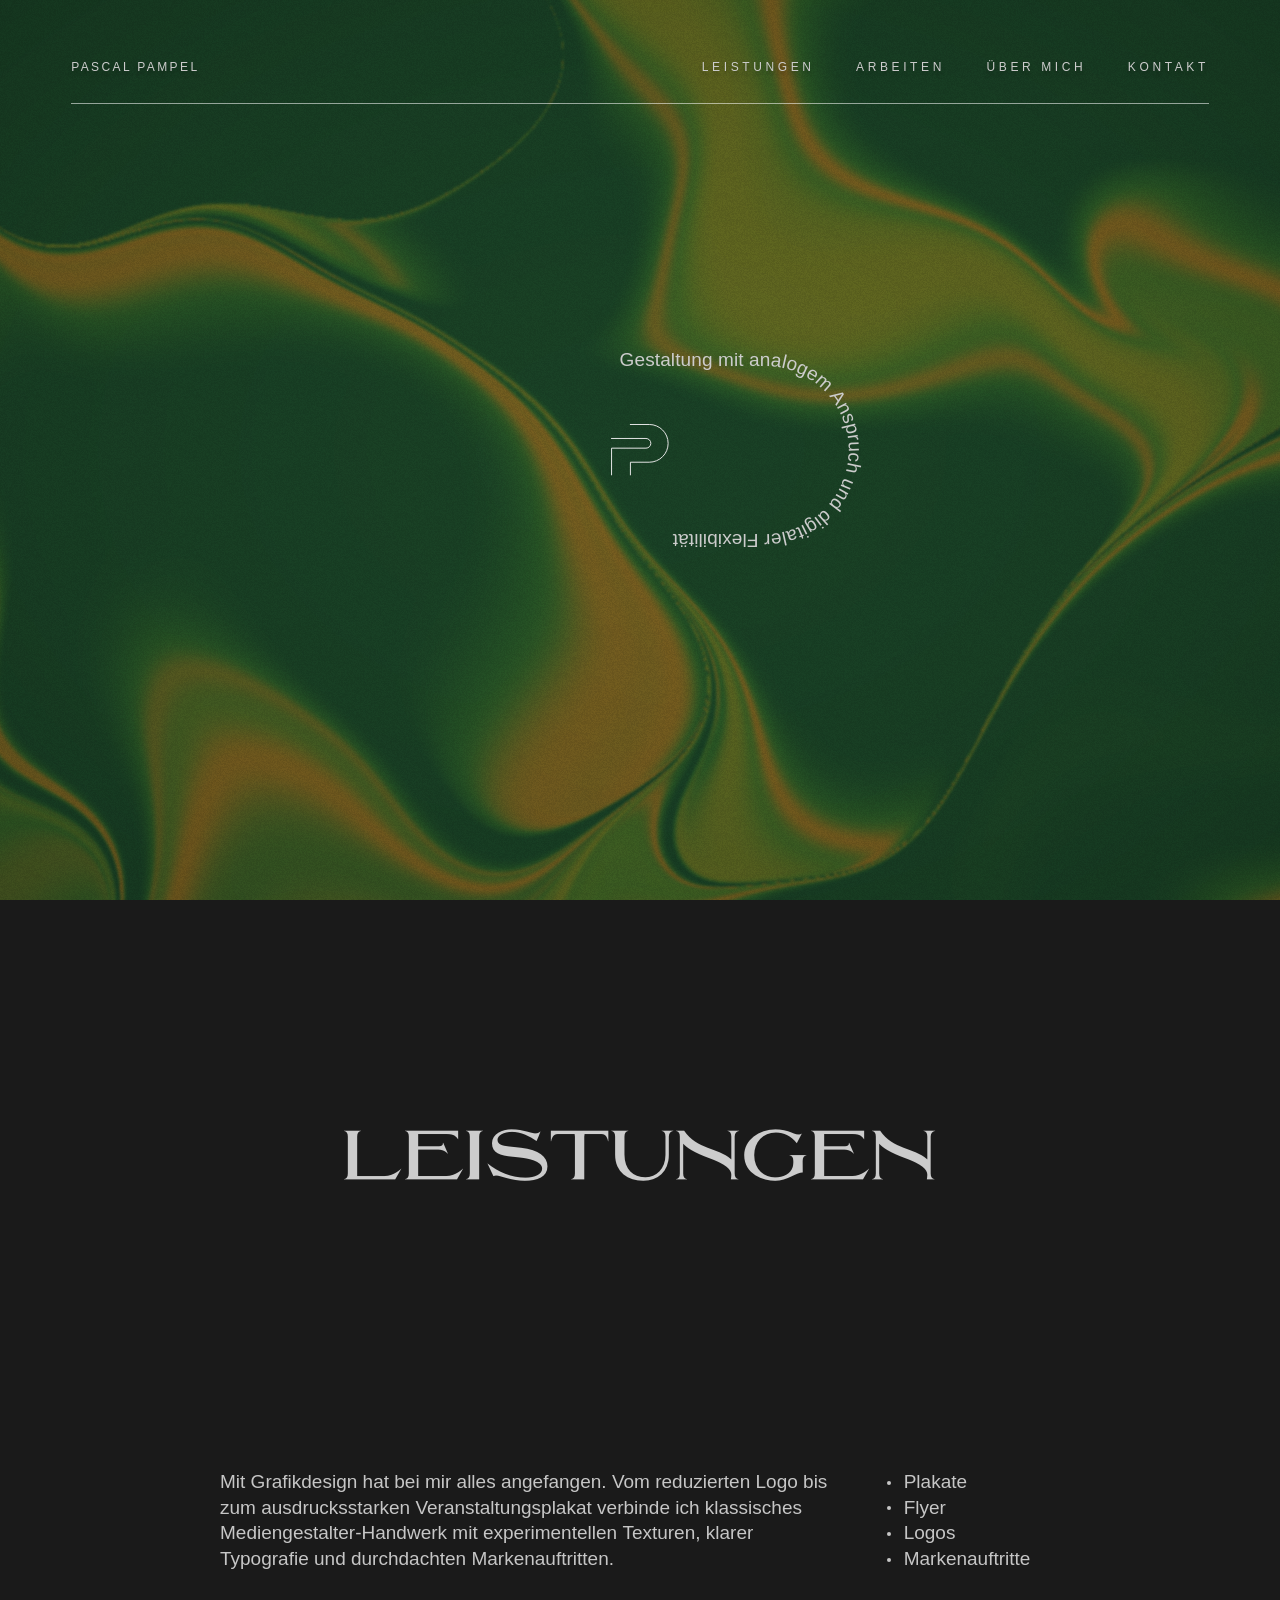
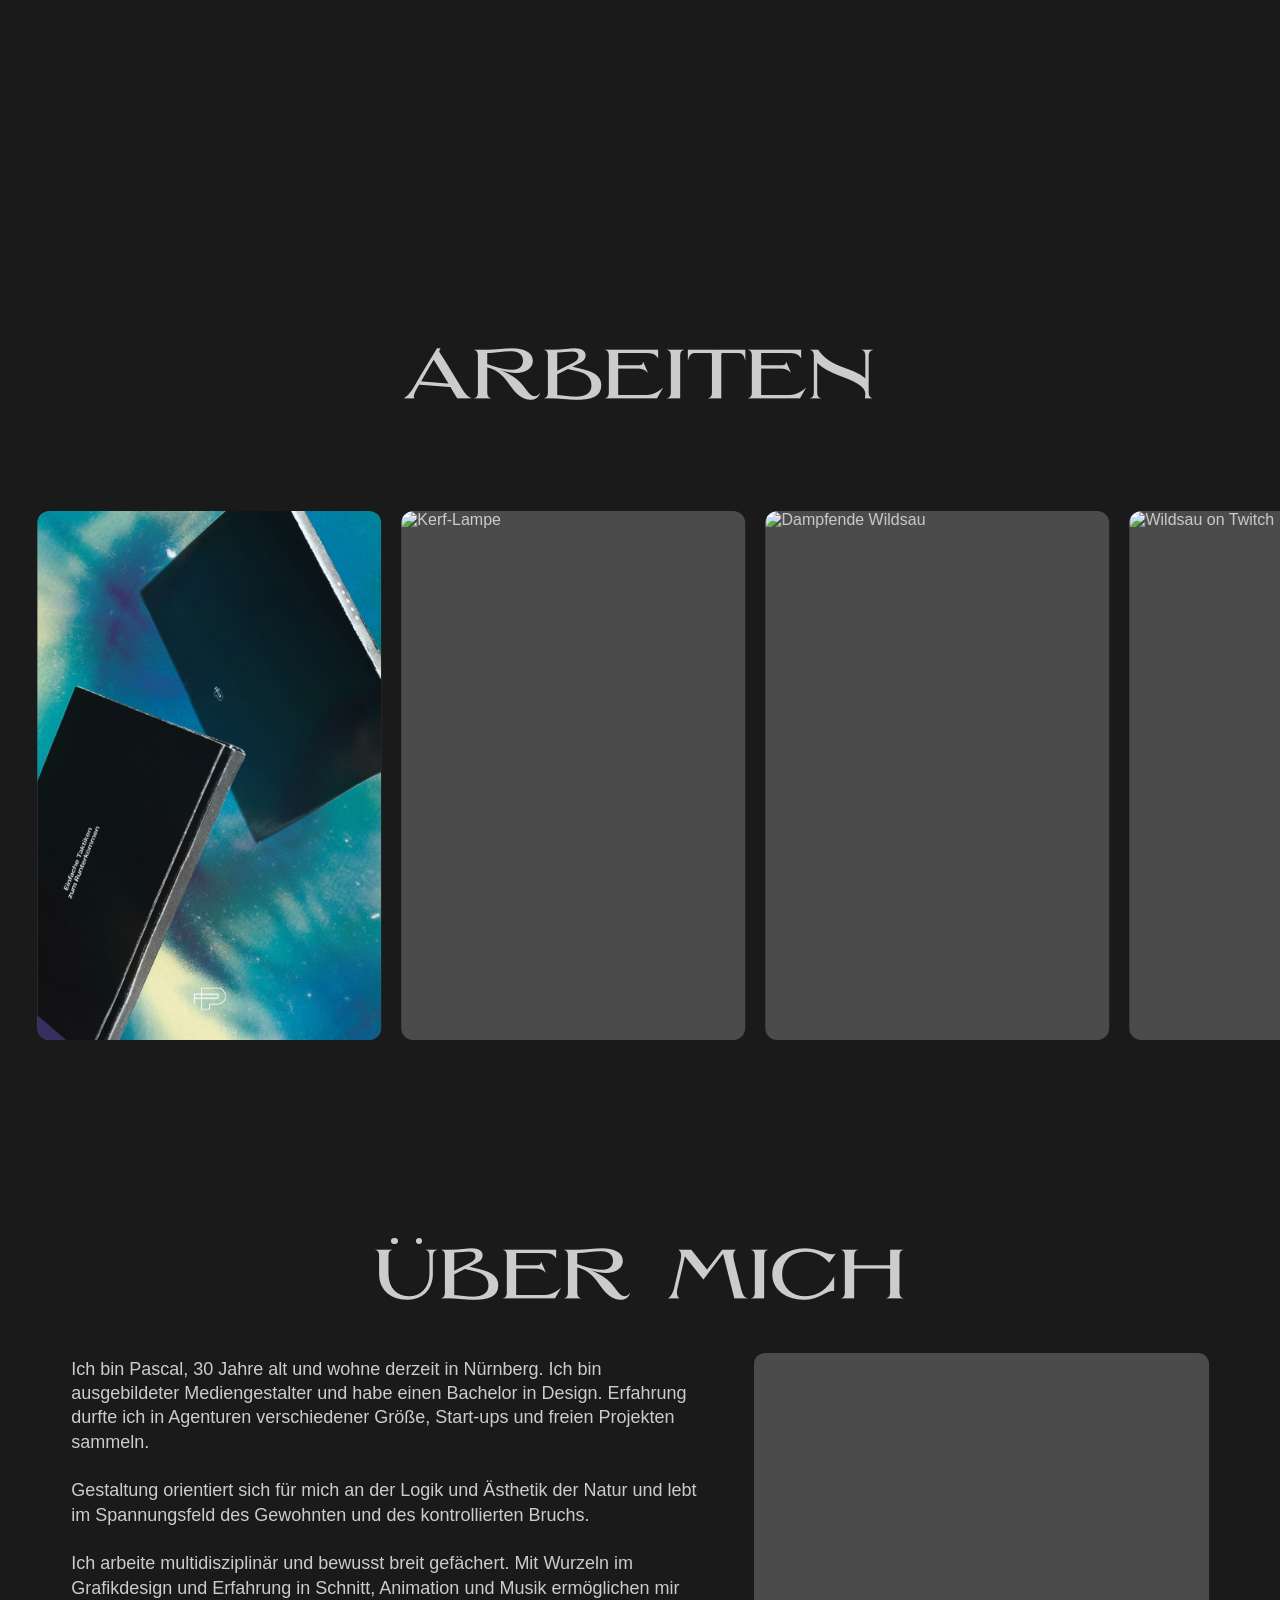
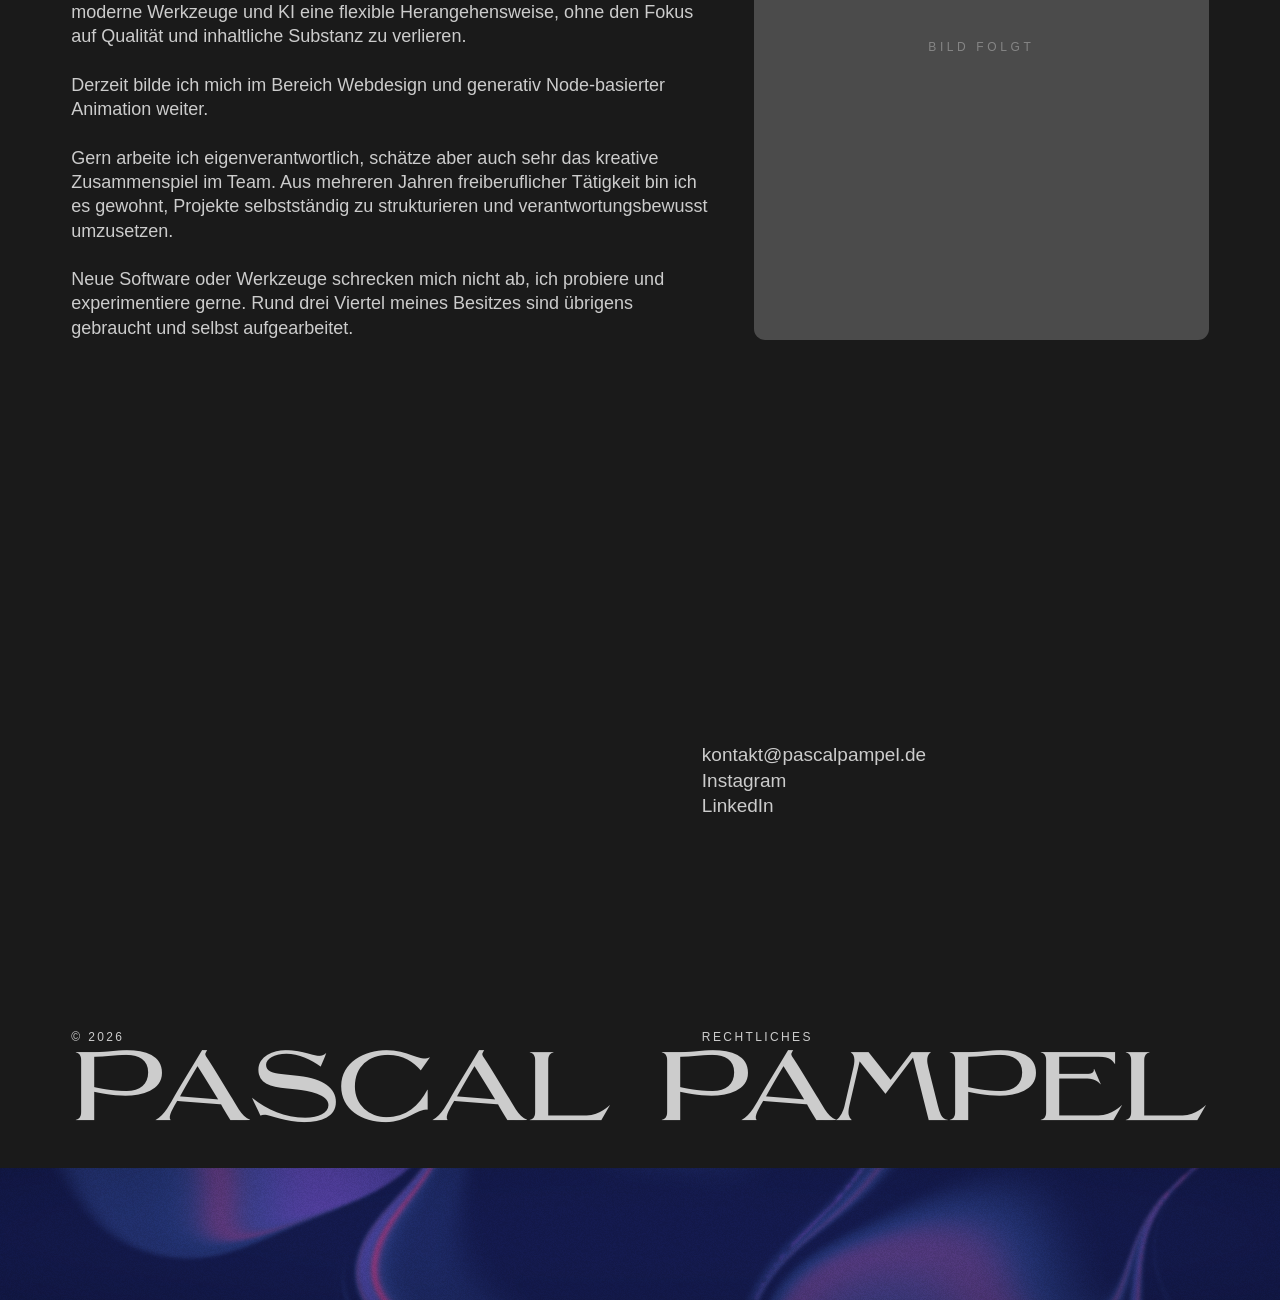
==== index.html @ 33d0362f "Seite auf v97 aktualisieren Co-Authored-By: Claude Opus 5.5 <noreply@anthropic.com> Claude-Session: " ====
<!DOCTYPE html>
<html lang="de">
<head>
  <meta charset="UTF-8" />
  <meta name="viewport" content="width=device-width, initial-scale=1.0" />
  <title>Pascal Pampel — Gestaltung</title>
  <meta name="description" content="Pascal Pampel — Gestaltung mit analogem Anspruch und digitaler Flexibilität. Mediengestalter & Designer aus Nürnberg." />
  <!-- Seite bleibt unsichtbar, bis Stil, Schrift und erstes Bild des Hintergrunds fertig sind (kein Aufblitzen beim Laden) -->
  <style>html { background: #1a1a1a; } html:not(.is-ready) body { opacity: 0; }</style>
  <script>setTimeout(function () { document.documentElement.classList.add("is-ready"); }, 5000);</script>
  <link rel="preconnect" href="https://api.fontshare.com" crossorigin />
  <link href="https://api.fontshare.com/v2/css?f[]=satoshi@300,400,500,700&display=swap" rel="stylesheet" />
  <link rel="stylesheet" href="css/style.css" />
</head>
<body>

  <!-- ============ NAV ============ -->
  <header class="nav" id="nav">
    <div class="nav__inner">
      <a class="nav__brand" href="#top" id="navBrand" aria-label="Nach oben">
        <span class="nav__brand-a">Pascal Pampel</span>
      </a>
      <nav class="nav__links" aria-label="Hauptnavigation">
        <a href="#leistungen" data-sec="leistungen">Leistungen</a>
        <a href="#arbeiten" data-sec="arbeiten">Arbeiten</a>
        <a href="#ueber" data-sec="ueber">Über mich</a>
        <a href="#kontakt" data-sec="kontakt">Kontakt</a>
      </nav>
      <nav class="nav__icons" aria-label="Navigation">
        <a href="#leistungen" data-sec="leistungen" aria-label="Leistungen"><svg viewBox="0 0 20 20"><clipPath id="ni-l"><path d="M4.5 3.5h3.6v8.4h8.4v3.6h-12z"/></clipPath><path d="M4.5 3.5h3.6v8.4h8.4v3.6h-12z" class="ic-in" clip-path="url(#ni-l)"/><path d="M4.5 3.5v12h12"/></svg></a>
        <a href="#arbeiten" data-sec="arbeiten" aria-label="Arbeiten"><svg viewBox="0 0 20 20"><clipPath id="ni-t"><path d="M10 3.2 17 16H3z"/></clipPath><path d="M10 3.2 17 16H3z" class="ic-in" clip-path="url(#ni-t)"/><path d="M10 3.2 17 16H3z" class="ic"/></svg></a>
        <a href="#ueber" data-sec="ueber" aria-label="Über mich"><svg viewBox="0 0 20 20"><clipPath id="ni-c"><circle cx="10" cy="10" r="6.6"/></clipPath><circle cx="10" cy="10" r="6.6" class="ic-in" clip-path="url(#ni-c)"/><circle cx="10" cy="10" r="6.6" class="ic"/></svg></a>
        <a href="#kontakt" data-sec="kontakt" aria-label="Kontakt"><svg viewBox="0 0 20 20"><clipPath id="ni-r"><rect x="4" y="4" width="12" height="12"/></clipPath><rect x="4" y="4" width="12" height="12" class="ic-in" clip-path="url(#ni-r)"/><rect x="4" y="4" width="12" height="12" class="ic"/></svg></a>
      </nav>
    </div>
    <div class="nav__line"></div>
  </header>

  <!-- ============ SCREEN 1: HERO ============ -->
  <section class="hero" id="top">
    <canvas class="hero__gl" id="heroGL" aria-hidden="true"></canvas>

    <div class="hero__orbit" id="orbit" aria-label="Gestaltung mit analogem Anspruch und digitaler Flexibilität">
      <svg class="hero__svg" id="orbitSvg" viewBox="-240 -120 480 240" aria-hidden="true">
        <defs>
          <path id="pillPath" d="" />
        </defs>
        <use id="orbitRing" class="hero__ring" href="#pillPath" />
        <text class="hero__orbit-text" id="orbitText"><textPath id="orbitTP" href="#pillPath">Gestaltung mit analogem Anspruch und digitaler Flexibilität</textPath></text>
      </svg>

      <svg class="hero__logo" id="heroLogo" viewBox="0 0 59 53" fill="none" aria-hidden="true">
        <path d="M19.7246 0.5H38.9483C49.5582 0.5 58.1721 9.1139 58.1721 19.7239C58.1721 30.3338 49.5582 38.9478 38.9483 38.9478H19.7246V51.764" stroke-miterlimit="1.5" stroke-linecap="square" stroke="currentColor"/>
        <path d="M0.5 51.7643V24.632H35.5973C38.3276 24.632 40.5412 22.4184 40.5412 19.6878C40.5412 16.9575 38.3276 14.7439 35.5973 14.7439H0.5" stroke-miterlimit="1.5" stroke-linecap="square" stroke="currentColor"/>
      </svg>
    </div>

    <a class="hero__scroll" id="heroScroll" href="#leistungen" aria-label="Nach unten scrollen"><i><span></span></i></a>
  </section>

  <!-- Fliegende Kategorien: Kreise (Leistungen) -> Pillen (Arbeiten) -->
  <div class="chips" id="chips">
  </div>

  <!-- ============ SCREEN 2: LEISTUNGEN ============ -->
  <section class="section leistungen" id="leistungen">
    <h2 class="display reveal-title">Leistungen</h2>
    <div class="slots slots--circles" id="slotCircles">
      <div class="slot"></div><div class="slot"></div><div class="slot"></div><div class="slot"></div><div class="slot"></div>
    </div>
    <div class="leistungen__body">
      <p class="leistungen__desc" id="serviceDesc"></p>
      <ul class="leistungen__list" id="serviceList"></ul>
    </div>
  </section>

  <!-- ============ SCREEN 3: ARBEITEN ============ -->
  <section class="arbeiten" id="arbeiten">
    <div class="arbeiten__head">
      <h2 class="display reveal-title">Arbeiten</h2>
      <div class="slots slots--pills" id="slotPills">
        <div class="slot"></div><div class="slot"></div><div class="slot"></div><div class="slot"></div><div class="slot"></div>
      </div>
    </div>
    <div class="track-wrap" id="trackWrap">
      <div class="track" id="track"></div>
    </div>
  </section>

  <!-- ============ SCREEN 4: ÜBER MICH ============ -->
  <section class="section ueber" id="ueber">
    <h2 class="display reveal-title">Über mich</h2>

    <div class="ueber__body">
    <div class="ueber__cols">
      <div class="ueber__col reveal">
        <p>Ich bin Pascal, 30 Jahre alt und wohne derzeit in Nürnberg. Ich bin ausgebildeter Mediengestalter und habe einen Bachelor in Design. Erfahrung durfte ich in Agenturen verschiedener Größe, Start-ups und freien Projekten sammeln.</p>
        <p>Gestaltung orientiert sich für mich an der Logik und Ästhetik der Natur und lebt im Spannungsfeld des Gewohnten und des kontrollierten Bruchs.</p>
      </div>
      <div class="ueber__col reveal">
        <p>Ich arbeite multidisziplinär und bewusst breit gefächert. Mit Wurzeln im Grafikdesign und Erfahrung in Schnitt, Animation und Musik ermöglichen mir moderne Werkzeuge und KI eine flexible Herangehensweise, ohne den Fokus auf Qualität und inhaltliche Substanz zu verlieren.</p>
        <p>Derzeit bilde ich mich im Bereich Webdesign und generativ Node-basierter Animation weiter.</p>
      </div>
      <div class="ueber__col reveal">
        <p>Gern arbeite ich eigenverantwortlich, schätze aber auch sehr das kreative Zusammenspiel im Team. Aus mehreren Jahren freiberuflicher Tätigkeit bin ich es gewohnt, Projekte selbstständig zu strukturieren und verantwortungsbewusst umzusetzen.</p>
        <p>Neue Software oder Werkzeuge schrecken mich nicht ab, ich probiere und experimentiere gerne. Rund drei Viertel meines Besitzes sind übrigens gebraucht und selbst aufgearbeitet.</p>
      </div>
    </div>
    <figure class="ueber__banner is-placeholder" id="ueberBanner">
      <span class="ueber__ph">Bild folgt</span>
    </figure>
    </div>
  </section>

  <!-- ============ SCREEN 5: FOOTER ============ -->
  <footer class="footer" id="kontakt">
    <div class="footer__top">
      <ul class="footer__links reveal">
        <li><a href="mailto:kontakt@pascalpampel.de">kontakt@pascalpampel.de</a></li>
        <li><a href="#" target="_blank" rel="noopener">Instagram</a></li>
        <li><a href="#" target="_blank" rel="noopener">LinkedIn</a></li>
      </ul>
    </div>

    <div class="footer__legal"><span>© 2026</span><span class="footer__legal-links"><button type="button" class="legal-open" id="legalOpen">Rechtliches</button></span></div>

    <button class="wordmark" id="wordmark" type="button" aria-label="Pascal Pampel — Player öffnen">
      <span class="wordmark__text" id="wordmarkText">Pascal Pampel</span>
      <span class="wordmark__tip">▶ Eine Nachricht aus der Vergangenheit.avi</span>
    </button>

    <div class="footer__strip">
      <canvas id="footGL" aria-hidden="true"></canvas>
    </div>
  </footer>

  <!-- ============ PROJEKT-OVERLAY ============ -->
  <div class="pov" id="pov" aria-hidden="true" role="dialog" aria-label="Projekt">
    <canvas class="pov__gl" id="povGL" aria-hidden="true"></canvas>
    <div class="pov__grain" aria-hidden="true"></div>
    <div class="pov__lb" id="povLB" hidden>
      <figure class="pov__lb-fig"></figure>
      <button type="button" class="pov__lb-nav pov__lb-prev" data-lb-prev aria-label="Vorheriges Bild"><svg viewBox="0 0 16 16"><path d="M10.5 2.5 5 8l5.5 5.5"/></svg></button>
      <button type="button" class="pov__lb-nav pov__lb-next" data-lb-next aria-label="Nächstes Bild"><svg viewBox="0 0 16 16"><path d="M5.5 2.5 11 8l-5.5 5.5"/></svg></button>
    </div>
    <div class="pov__panel" id="povPanel" tabindex="-1">
      <div class="pov__head" aria-hidden="true">
        <button type="button" class="back" data-back aria-label="Alle Arbeiten" tabindex="-1"><svg viewBox="0 0 16 16" aria-hidden="true"><path d="M10.5 2.5 5 8l5.5 5.5" /></svg></button>
        <span class="pov__head-title" id="povHeadTitle"></span>
      </div>
      <article class="project" id="povProject"></article>
    </div>
  </div>

  <!-- ============ WIN98 PLAYER ============ -->
  <div class="w98-outline" id="w98Outline"></div>

  <div class="w98" id="player" role="dialog" aria-label="Eine Nachricht aus der Vergangenheit.avi" hidden>
    <div class="w98__title" id="playerTitle">
      <span class="w98__ico"><svg viewBox="-2 -2 63 57" aria-hidden="true"><path d="M19.7 .5h19.2c10.6 0 19.3 8.6 19.3 19.2S49.5 39 38.9 39H19.7v12.8"/><path d="M.5 51.8V24.6h35.1a4.9 4.9 0 0 0 0-9.9H.5"/></svg></span>
      <span class="w98__title-text">Eine Nachricht aus der Vergangenheit.avi</span>
      <span class="w98__btns">
        <button type="button" class="w98__sys" id="pMin" aria-label="Minimieren"><i class="g-min"></i></button>
        <button type="button" class="w98__sys w98__sys--x" id="pClose" aria-label="Schließen"><i class="g-x"></i></button>
      </span>
    </div>
    <div class="w98__menu"><span><u>D</u>atei</span><span><u>A</u>nsicht</span><span><u>W</u>iedergabe</span><span><u>C</u>lips</span><span><u>F</u>avoriten</span><span><u>H</u>ilfe</span></div>

    <div class="w98__body">
      <div class="rp-top">
        <div class="rp-screen bevel-in">
          <canvas id="rpCanvas" width="320" height="240"></canvas>
          <video id="rpVideo" src="assets/video/kindervideo.mp4" preload="auto" playsinline hidden></video>
        </div>
      </div>

      <div class="rp-seek bevel-in" id="rpSeek"><div class="rp-seek__fill" id="rpSeekFill"></div><div class="rp-thumb bevel-out" id="rpThumb"></div></div>

      <div class="rp-ctrl">
        <button class="rp-b bevel-out" id="rpPlay" title="Wiedergabe"><i class="g-play"></i></button>
        <button class="rp-b bevel-out" id="rpStop" title="Stopp"><i class="g-stop"></i></button>
        <span class="rp-sep"></span>
        <button class="rp-b bevel-out" id="rpPrev" title="Vorheriger Clip"><i class="g-prev"></i></button>
        <button class="rp-b bevel-out" id="rpNext" title="Nächster Clip"><i class="g-next"></i></button>
        <span class="rp-sep"></span>
        <div class="rp-vol" id="rpVol" role="slider" aria-label="Lautstärke" aria-valuemin="0" aria-valuemax="100" aria-valuenow="60" tabindex="0"><i class="rp-vol__spk"></i><div class="rp-vol__wedge"><div class="rp-vol__fill"></div></div><div class="rp-vol__thumb bevel-out"></div></div>
      </div>

      <div class="w98__status">
        <div class="bevel-in st-main" id="rpStatus">Bereit</div>
        <div class="bevel-in st-kbps" id="rpKbps">28.8 Kbps</div>
        <div class="bevel-in st-time" id="rpTime">0:00 / 0:09</div>
      </div>
    </div>
  </div>

  <button class="w98-task" id="playerTask" type="button" hidden><span class="w98__ico"><svg viewBox="-2 -2 63 57" aria-hidden="true"><path d="M19.7 .5h19.2c10.6 0 19.3 8.6 19.3 19.2S49.5 39 38.9 39H19.7v12.8"/><path d="M.5 51.8V24.6h35.1a4.9 4.9 0 0 0 0-9.9H.5"/></svg></span>Eine Nachricht aus der Vergangenheit.avi</button>

  <!-- Projektdaten kommen aus content/projects.json – diese Datei bearbeitet das CMS (app.pagescms.org) -->
  <script>
    (async () => {
      try {
        const r = await fetch("content/projects.json", { cache: "no-store" });
        if (r.ok) { const d = await r.json(); window.PP_DATA = { projects: Array.isArray(d) ? d : (d.projects || []) }; }
      } catch (e) {}
      const s = document.createElement("script"); s.src = "js/main.js"; document.body.appendChild(s);
    })();
  </script>
</body>
</html>
---- css/style.css ----
/* =========================================================
   Pascal Pampel — Portfolio Onepager
   Optik nach Figma „Desktop - Main" (2427:2)
   ========================================================= */

@font-face {
  font-family: "BN Canyon";
  src: url("../assets/fonts/BNCanyon.otf") format("opentype");
  font-display: swap;
}

:root {
  --bg: #1a1a1a;           /* Figma: hintergrund */
  --ink: #cccccc;          /* Figma: off-white   */
  --white: #ffffff;
  --card: #4b4b4b;
  --line: rgba(255, 255, 255, 0.55);
  --display: "BN Canyon", "Didot", "Times New Roman", serif;
  --sans: "Satoshi", "Helvetica Neue", Helvetica, Arial, sans-serif;
  --pad: clamp(20px, 5.56vw, 80px);      /* 80px @1440 */
  --content: 840px;                       /* Leistungen-Textblock */
  --ease-out: cubic-bezier(0.16, 1, 0.3, 1);
  --ease-io: cubic-bezier(0.65, 0, 0.35, 1);
}

*, *::before, *::after { box-sizing: border-box; margin: 0; padding: 0; }
html { background: var(--bg); }
body {
  background: var(--bg);
  color: var(--ink);
  font-family: var(--sans);
  font-weight: 400;
  -webkit-font-smoothing: antialiased;
  overflow-x: hidden;
}
a { color: inherit; text-decoration: none; }
button { font: inherit; color: inherit; background: none; border: 0; cursor: pointer; }
img { display: block; max-width: 100%; }
::selection { background: var(--ink); color: var(--bg); }

/* =========================================================
   NAV
   ========================================================= */
.nav {
  position: fixed; inset: 0 0 auto 0; z-index: 50;
  padding: 0 var(--pad);
  transition: background .6s var(--ease-out), backdrop-filter .6s, box-shadow .6s;
}
.nav__inner {
  display: flex; justify-content: space-between; align-items: center;
  height: 103px; padding-top: 30px;
  transition: height .6s var(--ease-out), padding .6s var(--ease-out);
}
.nav__brand, .nav__links a {
  font-size: 12px; letter-spacing: 3.6px; text-transform: uppercase;
  color: var(--ink);   /* gleiches Off-White wie der Rest */
  text-shadow: 0 4px 4px rgba(0,0,0,.25);
}
.nav__brand { display: inline-flex; gap: 1em; cursor: pointer; letter-spacing: 2.4px; }

.nav__links { display: flex; gap: 2.6em; }
.nav__links a { position: relative; transition: color .3s; }
.nav__links a::after {
  content: ""; position: absolute; left: 0; right: 3.6px; bottom: -7px; height: 1px;
  background: currentColor; transform: scaleX(0); transform-origin: right;
  transition: transform .5s var(--ease-out);
}
.nav__links a:hover { color: #fff; }
.nav__links a:hover::after { transform: scaleX(1); transform-origin: left; }
.nav__line {
  height: 1px; background: var(--line);
  transform-origin: 50% 50%; transition: opacity .6s, transform 1.5s var(--ease-out);
}
body.is-loaded .nav__line { transform: scaleX(1); }
body:not(.is-loaded) .nav__line { transform: scaleX(0); }

/* kein Hintergrund – nur die Linie verschwindet nach dem Hero */
.nav::before {
  content: ""; position: absolute; left: 0; right: 0; bottom: 0; top: var(--navcut, 100%);
  background: var(--bg); z-index: -1; pointer-events: none;
}
.nav__icons { display: none; gap: 20px; align-items: center; }
.nav__icons a { display: grid; place-items: center; width: 26px; height: 26px; }
/* aktiv: füllt sich von außen nach innen (dicke Kontur, auf die Form selbst zugeschnitten) */
.nav__icons .ic-in { fill: none; stroke-width: 0 !important; transition: stroke-width .7s var(--ease-out); }
.nav__icons a.is-active .ic-in { stroke-width: 18px !important; }
.nav__icons svg { width: 17px; height: 17px; fill: none; stroke: var(--ink); stroke-width: 1.4; stroke-linejoin: miter; overflow: visible; }

/* =========================================================
   HERO
   ========================================================= */
.hero {
  position: relative; height: 100vh; height: 100svh; min-height: 620px;
  overflow: hidden; background: #1d3a12;
}
.hero__gl { position: absolute; inset: -6px; width: calc(100% + 12px); height: calc(100% + 12px); display: block; z-index: 0; image-rendering: auto; }
.hero__orbit { z-index: 2; }
/* Film-Grain als eigene Ebene: bleibt scharf, während die Animation weich gezeichnet ist */
.hero::after, .footer__strip::after {
  content: ""; position: absolute; inset: -160px; z-index: 1; pointer-events: none;
  background-image: var(--grain);
  mix-blend-mode: overlay; opacity: .06;   /* etwas weniger Korn */
  animation: grain-jump 1s steps(1, end) infinite; will-change: transform;
}
/* Korn springt 24× pro Sekunde – als reine Verschiebung auf der Grafikkarte (vorher per JS an der Wurzel:
   das hat jedes Mal die Stile der ganzen Seite neu berechnen lassen und war die Hauptursache fürs Hakeln) */
@keyframes grain-jump {
  0.000% { transform: translate3d(2px, -42px, 0); }
  4.167% { transform: translate3d(21px, -68px, 0); }
  8.333% { transform: translate3d(-62px, 57px, 0); }
  12.500% { transform: translate3d(-56px, 13px, 0); }
  16.667% { transform: translate3d(69px, -66px, 0); }
  20.833% { transform: translate3d(49px, -26px, 0); }
  25.000% { transform: translate3d(-71px, -58px, 0); }
  29.167% { transform: translate3d(31px, 27px, 0); }
  33.333% { transform: translate3d(-63px, -19px, 0); }
  37.500% { transform: translate3d(-57px, 61px, 0); }
  41.667% { transform: translate3d(28px, -65px, 0); }
  45.833% { transform: translate3d(64px, -49px, 0); }
  50.000% { transform: translate3d(-23px, 80px, 0); }
  54.167% { transform: translate3d(69px, -65px, 0); }
  58.333% { transform: translate3d(67px, 69px, 0); }
  62.500% { transform: translate3d(21px, -68px, 0); }
  66.667% { transform: translate3d(-24px, -69px, 0); }
  70.833% { transform: translate3d(62px, -46px, 0); }
  75.000% { transform: translate3d(-6px, 27px, 0); }
  79.167% { transform: translate3d(-44px, 58px, 0); }
  83.333% { transform: translate3d(-50px, 66px, 0); }
  87.500% { transform: translate3d(-2px, 63px, 0); }
  91.667% { transform: translate3d(-34px, -54px, 0); }
  95.833% { transform: translate3d(68px, 66px, 0); }
}
@media (prefers-reduced-motion: reduce) { .hero::after, .footer__strip::after, .pov__grain { animation: none; } }
.hero__orbit {
  position: absolute; left: 50%; top: 50%;
  width: min(480px, 86vw); aspect-ratio: 2 / 1;
  transform: translate(-50%, -50%);
  cursor: pointer;
  -webkit-tap-highlight-color: transparent;
}
.hero__svg { position: absolute; inset: 0; width: 100%; height: 100%; overflow: visible; will-change: transform; }
.hero__orbit-text {
  font-family: var(--sans); font-weight: 300; font-size: 13.5px;
  fill: var(--ink); letter-spacing: .1px;
}
.hero__ring { fill: none; stroke: var(--ink); stroke-width: 1; vector-effect: non-scaling-stroke; opacity: 0; }
.hero__logo {
  position: absolute; left: 50%; top: 50%;
  width: 58px; height: 52px; margin: -26px 0 0 -29px;
  color: #e8e8e8; overflow: visible;
  will-change: transform, filter;
}
.hero__scroll {
  position: absolute; left: 50%; bottom: clamp(22px, 4vh, 40px); z-index: 3; transform: translateX(-50%);
  display: flex; flex-direction: column; align-items: center; padding: 8px 14px; color: var(--ink);
  transition: opacity .25s linear;
}
.hero__scroll > * { animation: hintIn .9s var(--ease-out) 1.4s both; }   /* erscheint nach dem Intro */
@keyframes hintIn { from { opacity: 0; transform: translateY(-8px); } }
.hero__scroll i { position: relative; display: block; width: 4px; height: 48px; }
/* alle 10 s fällt ein kleiner Punkt nach unten – eine durchgehende, weiche Bewegung */
.hero__scroll span { position: absolute; left: 0; top: 0; width: 4px; height: 4px; border-radius: 50%; background: var(--ink);
  opacity: 0; will-change: transform, opacity; }
/* startet erst, wenn die Seite sichtbar ist – der erste Punkt fällt nach 6 s, danach alle 10 s */
body.is-loaded .hero__scroll span { animation: dropY 10s 6s infinite, dropA 10s linear 6s infinite; }
@keyframes dropY { 0% { transform: translateY(0); animation-timing-function: var(--ease-io); } 14%, 100% { transform: translateY(44px); } }
@keyframes dropA { 0% { opacity: 0; } 3.5% { opacity: 1; } 9.5% { opacity: 1; } 14%, 100% { opacity: 0; } }
@media (prefers-reduced-motion: reduce) { .hero__scroll span { animation: none; } }

/* Intro */
body:not(.is-loaded) .hero__orbit { opacity: 0; }
.hero__orbit { transition: opacity 1.6s var(--ease-out); }
.nav__brand, .nav__links, .nav__icons { transition: opacity 1.2s var(--ease-out) .15s, transform 1.5s var(--ease-out) .1s; }
/* beim Laden: Linie wächst aus der Mitte, Name und Links gleiten von der Mitte nach außen */
body:not(.is-loaded) .nav__brand { opacity: 0; transform: translateX(min(34vw, 480px)); }
body:not(.is-loaded) .nav__links, body:not(.is-loaded) .nav__icons { opacity: 0; transform: translateX(max(-28vw, -380px)); }

/* =========================================================
   SECTIONS / TYPO
   ========================================================= */
.section { padding: calc(var(--navh, 103px) + clamp(40px, 3.4vw, 50px)) var(--pad) 0; }   /* Navhöhe + Lücke */
.display {
  font-family: var(--display); font-weight: 400;
  font-size: clamp(30px, 5.56vw, 80px); line-height: 1;
  text-transform: uppercase; text-align: center;
  color: var(--ink); letter-spacing: .01em; white-space: nowrap;
}
.reveal-title .ch {
  display: inline-block;
  transform: translateY(105%) rotate(4deg);
  opacity: 0;
  transition: transform .8s var(--ease-out), opacity .8s var(--ease-out);
  transition-delay: calc(var(--i) * 38ms);
}
.reveal-title .mask { display: inline-block; overflow: hidden; vertical-align: top; padding: .24em 0 .06em; margin-top: -.24em; }
.uml { position: relative; }
.uml::before, .uml::after {
  content: ""; position: absolute; top: var(--uml-top, -.12em); width: .09em; height: .09em; border-radius: 50%; background: currentColor;
}
/* Punkte relativ zur Breite des U – sitzen auf jeder Schriftgröße gleich über den beiden Schenkeln */
.uml::before { left: calc(31% - .045em); }
.uml::after { left: calc(69% - .045em); }
.reveal-title.in .ch { transform: none; opacity: 1; }

.reveal { opacity: 0; transform: translateY(28px); transition: opacity .8s var(--ease-out), transform .85s var(--ease-out); transition-delay: var(--d, 0ms); }
.reveal.in { opacity: 1; transform: none; }

/* =========================================================
   CHIPS (Kreise -> Pillen)
   ========================================================= */
.slots { display: flex; justify-content: center; }
.slots--circles { gap: clamp(14px, 3vw, 44px); margin-top: clamp(44px, 5.5vw, 80px); }
.slots--circles .slot { width: var(--cs, 131px); height: var(--cs, 131px); flex: none; }
.slots--pills { gap: clamp(10px, 2.2vw, 32px); margin-top: 18px; }
.slots--pills .slot { width: var(--pw, 143px); height: 35px; flex: none; }

/* v20: Ebene liegt im Dokument (nicht fixed) → Pillen, die an ihrem Platz ruhen, scrollen nativ mit, ohne Nachzittern */
.chips { position: absolute; left: 0; top: 0; width: 100%; height: 0; pointer-events: none; z-index: 20; }
.goo-gl { position: absolute; left: 0; top: 0; width: 100%; height: 100vh; display: none; pointer-events: none; will-change: transform; }
.chip {
  position: absolute; left: 0; top: 0; transform-origin: 50% 50%;
  display: grid; place-items: center;
  border: 1px solid var(--ink); border-radius: 999px;
  font-size: 20px; color: var(--ink); white-space: nowrap;
  pointer-events: auto; cursor: pointer; user-select: none;
  will-change: transform, width, height;
  overflow: hidden; isolation: isolate;
  contain: layout paint style;   /* Größenänderung eines Kreises löst kein Layout der restlichen Seite aus */
  transition: color .45s var(--ease-out), background-color .4s var(--ease-out);
  background-clip: border-box;
}
.chip.is-flying { border-color: transparent; }
.chip.is-hidden { visibility: hidden; }
.chip__fill {
  position: absolute; inset: -1px; border-radius: inherit; background: var(--ink);
  transform: scale(0); transition: transform .6s var(--ease-out);
  z-index: -1;
}
.chip__label { position: absolute; left: 50%; top: 50%; translate: -50% -50%; white-space: nowrap; transition: transform .5s var(--ease-out); will-change: transform; }   /* immer exakt mittig, auch wenn sie beim Skalieren kurz breiter ist als die Pille */
.chip.is-on { color: var(--bg); background-color: var(--ink); }
.chip.is-on .chip__fill { transform: scale(1.02); }
.chip:not(.is-on):hover .chip__fill { transform: scale(.12); }
.chip.is-pill:not(.is-on):hover { color: var(--white); border-color: var(--white); }
.chip.is-pill:not(.is-on):hover .chip__fill { transform: scale(0); }

/* =========================================================
   LEISTUNGEN
   ========================================================= */
.leistungen { min-height: calc(100vh - var(--navh, 103px) * .8); min-height: calc(100svh - var(--navh, 103px) * .8); }   /* etwas kürzer → weniger Luft bis „Arbeiten“, die Überschrift lugt trotzdem nicht herein */
.leistungen__body {
  width: min(var(--content), 100%); margin: clamp(48px, 5vw, 72px) auto 0;
  display: grid; grid-template-columns: 615fr 175fr; gap: 40px;
  font-size: clamp(16px, 1.39vw, 20px); line-height: 1.35;
  min-height: 9em;
}
.leistungen__desc .w, .leistungen__list li {
  display: inline-block; white-space: pre;
  transition: opacity .55s var(--ease-out), transform .7s var(--ease-out);
  transition-delay: calc(var(--i) * 12ms);
}
.leistungen__list { list-style: none; }
.leistungen__list li { display: block; padding-left: 1.1em; position: relative; }
.leistungen__list li::before { content: ""; position: absolute; left: .2em; top: .62em; width: 4px; height: 4px; border-radius: 50%; background: currentColor; }
.leistungen__desc.out .w, .leistungen__list.out li { opacity: 0; transform: translateY(-.5em); transition-delay: 0ms; }
.leistungen__desc.pre .w, .leistungen__list.pre li { opacity: 0; transform: translateY(.7em); transition: none; }

/* =========================================================
   ARBEITEN · Reihe (optional horizontal) / Raster
   ========================================================= */
.arbeiten { position: relative; padding-top: calc(var(--navh, 103px) + clamp(40px, 3.4vw, 50px)); min-height: 100vh; min-height: 100svh; }
.arbeiten__head { padding: 0 var(--pad); }
.track-wrap {
  margin-top: clamp(26px, 3vw, 40px);
  overflow-x: auto; overflow-y: visible; overscroll-behavior-x: contain;
  scrollbar-width: none; cursor: grab;
}
.track-wrap::-webkit-scrollbar { display: none; }
.track-wrap.is-drag { cursor: grabbing; }
.track-wrap.is-drag .card { pointer-events: none; }
.track {
  display: flex; gap: 20px; width: max-content;
  padding: 0 var(--pad) 4px; will-change: transform; transform-origin: 50% 100%;
}
.card {
  position: relative; flex: none;
  width: var(--cw, 400px); height: var(--ch, 615px);
  border-radius: 12px; overflow: hidden; background: var(--card);
  user-select: none; -webkit-user-drag: none;
}
.card[hidden] { display: none; }
.card__img {
  position: absolute; top: 0; left: 0; width: 100%; height: 100%;
  max-width: none; object-fit: cover;
  transition: filter 1s var(--ease-out);
  pointer-events: none;
}
.card__media { position: absolute; inset: 0; border-radius: inherit; overflow: hidden; }
.card__shade {
  position: absolute; inset: 0; background: linear-gradient(180deg, rgba(10,10,10,.25), rgba(10,10,10,.82));
  opacity: 0; transition: opacity .7s var(--ease-out);
}

.card__info { position: absolute; left: 0; right: 0; bottom: 0; padding: 28px 26px 30px; color: #fff; }
.card__info > * { opacity: 0; transform: translateY(24px); transition: opacity .6s var(--ease-out), transform .8s var(--ease-out); }
.card__year { font-size: 12px; letter-spacing: 2.4px; display: block; margin-bottom: 12px; }
/* Hover-Overlay wie die Projektseite: Jahr oben rechts, dann Titel, Tags, Kurzbeschreibung */
@media (min-width: 901px) {
  .card__info { top: 0; display: flex; flex-direction: column; justify-content: flex-end; }
  .card__year { position: absolute; top: 24px; right: 26px; margin: 0; }
}
.card__title { font-family: var(--display); font-weight: 400; font-size: clamp(28px, 2.5vw, 36px); line-height: 1.02; text-transform: uppercase; margin-bottom: 12px; overflow-wrap: normal; }
.card__desc { font-size: 15px; line-height: 1.42; color: rgba(255,255,255,.86);
  display: -webkit-box; -webkit-box-orient: vertical; -webkit-line-clamp: 3; line-clamp: 3; overflow: hidden; }   /* Kurzbeschreibung: max. 3 Zeilen */
.card__tags { display: flex; flex-wrap: wrap; gap: 6px; margin-bottom: 16px; }
.card__tags span { border: 1px solid rgba(255,255,255,.6); border-radius: 99px; padding: 3px 11px; font-size: 12px; }
.card:hover .card__img { filter: saturate(.75); }
.card:hover .card__shade { opacity: 1; }
.card:hover .card__info > * { opacity: 1; transform: none; }
.card:hover .card__info > :nth-child(2) { transition-delay: 60ms; }
.card:hover .card__info > :nth-child(3) { transition-delay: 120ms; }
.card:hover .card__info > :nth-child(4) { transition-delay: 180ms; }

.track { padding-right: var(--track-end, var(--pad)); }

/* Raster: Karten werden quer und klein */

/* =========================================================
   ÜBER MICH
   ========================================================= */
.ueber { padding-top: calc(var(--navh, 103px) + clamp(40px, 3.4vw, 50px)); min-height: 100vh; min-height: 100svh; }
.ueber__banner {
  position: relative; margin-top: clamp(36px, 3vw, 44px);
  height: clamp(220px, 19vw, 273px); border-radius: 11px; overflow: hidden;
  background: var(--card); display: grid; place-items: center;
}
.ueber__ph { font-size: 12px; letter-spacing: 3.6px; text-transform: uppercase; color: rgba(204,204,204,.45); }
.ueber__cols {
  display: grid; grid-template-columns: repeat(3, 1fr); gap: 40px;
  margin-top: clamp(22px, 2vw, 28px);
  font-size: clamp(16px, 1.39vw, 20px); line-height: 1.35;
}
.ueber__col p + p { margin-top: 1.35em; }
.ueber__col:nth-child(2) { --d: 120ms; }
.ueber__col:nth-child(3) { --d: 240ms; }

/* =========================================================
   FOOTER
   ========================================================= */
.footer { position: relative; min-height: 100vh; min-height: 100svh; display: flex; flex-direction: column; padding-top: max(150px, 38vh); }
.footer__top {
  display: grid; grid-template-columns: repeat(3, 1fr); gap: 40px;
  padding: 0 var(--pad);
  font-size: clamp(16px, 1.39vw, 20px); line-height: 1.35;
}

.footer__links { list-style: none; grid-column: 3; }
.footer__links a { position: relative; display: inline-block; }
.footer__links a::after {
  content: ""; position: absolute; left: 0; right: 0; bottom: 0; height: 1px; background: currentColor;
  transform: scaleX(0); transform-origin: right; transition: transform .5s var(--ease-out);
}
.footer__links a:hover { color: #fff; }
.footer__links a:hover::after { transform: scaleX(1); transform-origin: left; }

.wordmark {
  display: block; width: calc(100% - 2 * var(--pad)); margin: 0 var(--pad) 28px; padding-top: 0;
  position: relative; text-align: center; line-height: .8;
}
.wordmark__text {
  display: inline-block; font-family: var(--display); text-transform: uppercase;
  font-size: var(--wmfs, 7.2vw); color: var(--ink); white-space: nowrap;
  padding: 0 0 .02em;
}
.wordmark__text .ch { display: inline-block; transition: transform .7s var(--ease-out), color .4s; }
.wordmark:hover .wordmark__text .ch { color: #fff; }
.wordmark__tip {
  position: absolute; left: var(--tx, 50%); top: var(--ty, 0); pointer-events: none;
  font: 11px/1 Tahoma, Verdana, sans-serif; color: #000; background: #ffffe1; border: 1px solid #000; padding: 3px 5px;
  opacity: 0; transform: translate(12px, 18px); transition: opacity .15s; white-space: nowrap;
}
.wordmark:hover .wordmark__tip { opacity: 1; transition-delay: .6s; }

.footer__strip { position: relative; height: var(--striph, 145px); overflow: hidden; }   /* so hoch wie Name + Zeile darunter (per JS) */
.footer__strip canvas { position: absolute; inset: -6px; width: calc(100% + 12px); height: calc(100% + 12px); display: block; filter: blur(1.6px); }
.footer__legal {
  display: flex; align-items: flex-start; margin-top: auto; padding: 60px var(--pad) 14px;   /* kleine Zeile über dem großen Namen */
  font-size: 12px; letter-spacing: 2.4px; text-transform: uppercase; color: var(--ink);   /* wie Name in der Nav */
}
.footer__legal > * { white-space: nowrap; }
/* Impressum beginnt auf derselben Linie wie Mail, Instagram, LinkedIn */
.footer__legal > :first-child { flex: 0 0 var(--legx, 66.6%); padding-right: 16px; text-align: left; }
.legal-open { font: inherit; color: inherit; letter-spacing: inherit; text-transform: inherit; background: none; border: 0; padding: 0; cursor: pointer; transition: color .3s; }
.legal-open:hover { color: #fff; }   /* --legx: Abstand bis zur Linie von Mail/Instagram (per JS gemessen) */
.footer__legal-links { flex: 1; display: flex; gap: 28px; }
.footer__legal a { transition: color .3s; }
.footer__legal a:hover { color: #fff; }
@media (max-width: 600px) { .footer__legal { letter-spacing: 2px; font-size: 10.5px; } .footer__legal-links { justify-content: flex-end; } }

/* =========================================================
   WIN 98 · PAMPELPLAYER G2
   ========================================================= */
.w98-outline {
  position: fixed; z-index: 199; pointer-events: none; display: none;
  border: 2px dotted #fff; mix-blend-mode: difference;
}
.w98 {
  position: fixed; z-index: 200; left: 0; top: 0; width: 340px;
  background: #c0c0c0; color: #000;
  font: 11px/1.25 Tahoma, "MS Sans Serif", Verdana, Geneva, sans-serif;
  -webkit-font-smoothing: none; font-smooth: never;
  box-shadow: inset -1px -1px #0a0a0a, inset 1px 1px #dfdfdf, inset -2px -2px #808080, inset 2px 2px #fff, 6px 10px 0 rgba(0,0,0,.35);
  padding: 3px; user-select: none;
}
.w98[hidden] { display: none; }
.w98.is-inactive .w98__title { background: linear-gradient(90deg, #808080, #b5b5b5); }
.w98__title {
  display: flex; align-items: center; gap: 4px; height: 18px; padding: 0 2px 0 3px;
  background: linear-gradient(90deg, #000080, #1084d0); color: #fff; font-weight: 700; cursor: default;
}
.w98__title-text { flex: 1; overflow: hidden; white-space: nowrap; text-overflow: ellipsis; }
.w98__ico { width: 14px; height: 14px; flex: none; display: grid; place-items: center; color: #fff; }   /* Programmicon = Logo */
.w98__ico svg { width: 13px; height: 12px; fill: none; stroke: currentColor; stroke-width: 4.2; overflow: visible; }
.w98-task .w98__ico { color: #000; }
.w98__btns { display: flex; gap: 0; }
.w98__sys {
  width: 16px; height: 14px; background: #c0c0c0; position: relative; margin-left: 2px;
  box-shadow: inset -1px -1px #0a0a0a, inset 1px 1px #fff, inset -2px -2px #808080, inset 2px 2px #dfdfdf;
  cursor: default;
}
.w98__sys:first-child { margin-left: 0; }
.w98__sys--x { margin-left: 2px; }
.w98__sys:active { box-shadow: inset -1px -1px #fff, inset 1px 1px #0a0a0a, inset -2px -2px #dfdfdf, inset 2px 2px #808080; }
.w98__sys i { position: absolute; left: 4px; top: 3px; }
.g-min { width: 6px; height: 2px; background: #000; top: 8px !important; }
.g-x { width: 8px; height: 7px; left: 3px !important; top: 3px !important;
  background:
    linear-gradient(45deg, transparent 43%, #000 43%, #000 57%, transparent 57%),
    linear-gradient(-45deg, transparent 43%, #000 43%, #000 57%, transparent 57%); }
.w98__menu { display: flex; gap: 0; padding: 2px 0 3px; }
.w98__menu span { padding: 1px 7px; cursor: default; }
.w98__menu span:hover { background: #000080; color: #fff; }
.w98__body { padding: 4px 3px 0; }
.bevel-in { box-shadow: inset -1px -1px #fff, inset 1px 1px #808080, inset -2px -2px #dfdfdf, inset 2px 2px #0a0a0a; }
.bevel-out { box-shadow: inset -1px -1px #0a0a0a, inset 1px 1px #fff, inset -2px -2px #808080, inset 2px 2px #dfdfdf; background: #c0c0c0; }

.rp-top { display: flex; justify-content: center; }
.rp-screen { padding: 2px; background: #000; flex: none; line-height: 0; }
.rp-screen canvas { width: 320px; height: 240px; image-rendering: pixelated; display: block; background: #000; }

.rp-seek { position: relative; height: 10px; margin: 8px 2px 6px; background: #fff; cursor: pointer; }
.rp-seek__fill { position: absolute; left: 2px; top: 2px; bottom: 2px; width: 0; background: #000080; }
.rp-thumb { position: absolute; top: -5px; width: 11px; height: 20px; margin-left: -5px; left: 0; }

.rp-ctrl { display: flex; align-items: center; gap: 3px; padding: 2px 2px 6px; }
.rp-b { width: 30px; height: 24px; position: relative; cursor: default; }
.rp-b:active { box-shadow: inset -1px -1px #fff, inset 1px 1px #0a0a0a, inset -2px -2px #dfdfdf, inset 2px 2px #808080; }
.rp-b:active i { transform: translate(1px, 1px); }
.rp-b i { position: absolute; left: 50%; top: 50%; translate: -50% -50%; display: block; }
.g-play { width: 0; height: 0; border-left: 8px solid #000; border-top: 5px solid transparent; border-bottom: 5px solid transparent; margin-left: 1px; }
.is-playing .g-play { width: 8px; height: 10px; border: 0; border-left: 3px solid #000; border-right: 3px solid #000; }
.g-stop { width: 9px; height: 9px; background: #000; }
.g-prev, .g-next { width: 10px; height: 10px; }
.g-prev { background: linear-gradient(#000,#000) left/2px 100% no-repeat; }
.g-prev::after { content: ""; position: absolute; left: 2px; top: 0; border-right: 7px solid #000; border-top: 5px solid transparent; border-bottom: 5px solid transparent; }
.g-next { background: linear-gradient(#000,#000) right/2px 100% no-repeat; }
.g-next::after { content: ""; position: absolute; left: 1px; top: 0; border-left: 7px solid #000; border-top: 5px solid transparent; border-bottom: 5px solid transparent; }
.rp-sep { width: 2px; height: 22px; margin: 0 4px; box-shadow: inset 1px 0 #808080, inset -1px 0 #fff; }
/* Lautstärke: Lautsprecher + waagrechter Keil, kleiner Schieber */
.rp-vol { margin-left: auto; position: relative; display: flex; align-items: center; gap: 7px; height: 22px; padding: 0 6px 0 2px; cursor: default; touch-action: none; outline: none; }
.rp-vol:focus-visible { outline: 1px dotted #000; }
.rp-vol__spk { position: relative; width: 11px; height: 10px; flex: none; }
.rp-vol__spk::before { content: ""; position: absolute; left: 0; top: 3px; width: 3px; height: 4px; background: #000; }
.rp-vol__spk::after { content: ""; position: absolute; left: 3px; top: 0; border: 5px solid transparent; border-right: 5px solid #000; border-left: 0; }
.rp-vol__wedge { position: relative; width: 74px; height: 12px; background: #808080; clip-path: polygon(0 100%, 100% 0, 100% 100%); }
.rp-vol__fill { position: absolute; left: 0; top: 0; bottom: 0; width: 60%; background: #000080; }
.rp-vol__thumb { position: absolute; top: 2px; width: 6px; height: 18px; margin-left: -3px; background: #c0c0c0; pointer-events: none; }

.w98__status { display: flex; gap: 2px; padding: 0 0 1px; }
.w98__status > div { height: 18px; padding: 2px 5px; white-space: nowrap; overflow: hidden; }
.st-main { flex: 1; }
.st-kbps { width: 72px; }
.st-time { width: 84px; text-align: right; }

.w98-task {
  position: fixed; left: 10px; bottom: 10px; z-index: 200;
  display: flex; align-items: center; gap: 5px; height: 24px; padding: 0 9px 0 5px; min-width: 170px;
  font: 700 11px Tahoma, Verdana, sans-serif; color: #000; background: #c0c0c0;
  box-shadow: inset -1px -1px #0a0a0a, inset 1px 1px #fff, inset -2px -2px #808080, inset 2px 2px #dfdfdf;
  cursor: default;
}
.w98-task[hidden] { display: none; }

/* =========================================================
   RESPONSIVE
   ========================================================= */

@media (max-width: 900px) {
  .card { height: auto; background: none; overflow: visible; border-radius: 0; }
  .card__media { position: relative; inset: auto; aspect-ratio: 4 / 5; border-radius: 10px; background: var(--card); }
  .card__shade { display: none; }
  .card__info { position: static; padding: 14px 2px 0; color: var(--ink); }
  .card__info > *, .card:hover .card__info > * { opacity: 1; transform: none; transition: none; }
  .card__year { margin-bottom: 6px; font-size: 11px; }
  .card__title { font-size: 22px; margin-bottom: 8px; }
  .card__desc { font-size: 14px; color: rgba(204,204,204,.85); }
  .card__tags span { border-color: rgba(204,204,204,.5); font-size: 11px; }
  .card:hover .card__img { filter: none; }
  /* Hover in der Kompaktansicht: dunkles, abgerundetes Feld hinter der ganzen Karte (Inhalt bewegt sich nicht) */
  .card { isolation: isolate; }
  .card::before { content: ""; position: absolute; inset: -12px -12px -16px; z-index: -1; border-radius: 16px;
    background: #151515; opacity: 0; transition: opacity .3s var(--ease-out); pointer-events: none; }
  .card:focus-visible::before { opacity: 1; }
  .card:focus-visible { outline: none; }
  /* Platz oben/unten, damit das Feld nicht von der Kartenreihe abgeschnitten wird (Lage bleibt gleich) */
  .track-wrap { padding: 12px 0 16px; margin-top: calc(clamp(26px, 3vw, 40px) - 12px); margin-bottom: -16px; }
  .nav__links { display: none; }
  .nav__icons { display: flex; }
  .leistungen__body { grid-template-columns: 1fr; gap: 20px; }
  .ueber__cols { grid-template-columns: 1fr; gap: 26px; }
  .footer__top { grid-template-columns: 1fr 1fr; }
  .footer__links { grid-column: 2; }
  .display { font-size: min(9.4vw, 56px); }
  .w98 { transform-origin: 0 0; }
}
@media (prefers-reduced-motion: reduce) {
  *, *::before, *::after { transition-duration: .01ms !important; animation-duration: .01ms !important; }
}

/* =========================================================
   v13 · Karten öffnen Projektseiten
   ========================================================= */
.card { cursor: pointer; }
.track-wrap.is-drag .card { cursor: grabbing; }
body { transition: opacity .42s var(--ease-out), filter .42s var(--ease-out); }
html:not(.is-ready) body { opacity: 0; transition: none; }

/* =========================================================
   PROJEKT-OVERLAY
   ========================================================= */
.pov { position: fixed; inset: 0; z-index: 45; visibility: hidden; pointer-events: none; }
.pov.is-open { visibility: visible; pointer-events: auto; }
.pov { transition: visibility 0s linear .7s; }
.pov.is-open { transition: visibility 0s; }
.pov__gl { position: absolute; inset: -6px; width: calc(100% + 12px); height: calc(100% + 12px); display: block; filter: blur(1.6px); opacity: 0; transition: opacity .6s var(--ease-out); }
.pov.is-open .pov__gl { opacity: 1; }
/* Grain im Overlay: liegt nur auf dem Rahmen-Canvas (eigene Ebene, ohne Mischmodus über dem Panel) */
.pov { overflow: hidden; }
.pov__grain {
  position: absolute; inset: -160px; pointer-events: none; opacity: 0; transition: opacity .9s;
  background-image: var(--grain); animation: grain-jump 1s steps(1, end) infinite; will-change: transform;
}
.pov.is-open .pov__grain { opacity: .05; }
.pov__panel {
  position: absolute; z-index: 1;
  left: var(--pad); right: var(--pad); top: 132px; bottom: clamp(20px, 5.56vw, 80px);
  background: var(--bg); border-radius: 12px; clip-path: inset(0 round 12px);
  overflow-y: auto; overscroll-behavior: contain; outline: none;
  scrollbar-width: thin; scrollbar-color: rgba(204,204,204,.25) transparent;
  transform: translateY(60px) scale(.985); opacity: 0;
  transition: transform .7s var(--ease-out), opacity .5s var(--ease-out);
}
.pov.is-open .pov__panel { transform: none; opacity: 1; transition-delay: .12s; }
.pov__panel { scrollbar-width: none; }   /* keine Scrollbalken – gescrollt wird mit Rad, Trackpad oder Finger */
.pov__panel::-webkit-scrollbar { display: none; }
.pov__panel .project { transition: opacity .26s, filter .26s; }
.pov__panel.is-swapping .project { opacity: 0; filter: blur(6px); }
/* Nav bleibt, nur ihr dunkler Streifen verschwindet über dem Rahmen */
body.pov-open .nav::before { opacity: 0; }
.nav::before { transition: opacity .6s; }
/* Abstände im Panel aus einer Einheit abgeleitet: --u = Innenabstand des Panels */
.pov__panel { --u: clamp(20px, 3.4vw, 56px); }
.project__bar { display: flex; align-items: center; justify-content: space-between; height: 40px; }
/* Zurück: nur eine L-förmige Pfeilspitze */
.back { display: grid; place-items: center; width: 40px; height: 40px; margin-left: -12px; color: var(--ink); }
.back svg { width: 22px; height: 22px; fill: none; stroke: currentColor; stroke-width: 1.2; stroke-linecap: square; transition: transform .45s var(--ease-out); }
.back:hover svg { transform: translateX(-4px); }

.project { padding: calc(var(--u) * .8) var(--u) calc(var(--u) * .6); }
.pov .split__info > *, .pov .split__media > * { opacity: 0; transform: translateY(26px); transition: opacity .7s var(--ease-out), transform .8s var(--ease-out); transition-delay: calc(var(--i, 0) * 50ms + 140ms); }
.pov.is-open .split__info > *, .pov.is-open .split__media > * { opacity: 1; transform: none; }

/* zweigeteilt: links Infos (bleiben stehen), rechts Bilder & Videos */
.split { display: grid; grid-template-columns: minmax(280px, 5fr) 7fr; gap: calc(var(--u) * 1.2); align-items: start; }
.split__info { padding-bottom: calc(var(--u) * .5); }   /* scrollt normal mit, keine eigene Spalte */
.split__media { padding-top: 0; }
.split__media { display: flex; flex-direction: column; gap: 16px; }
.split__media .media__item { aspect-ratio: auto; }
.split__media .media__item img, .split__media .media__item video { height: auto; }
.split__media .media__item.is-empty { aspect-ratio: 4 / 3; }

.project__title {
  font-family: var(--display); font-weight: 400; text-transform: uppercase;
  font-size: clamp(36px, 4.4vw, 76px); line-height: .95; letter-spacing: .01em;
}
.project__year { font-size: 12px; letter-spacing: 2.4px; text-transform: uppercase; }
.project__title { margin-top: calc(var(--u) * 1.4); }
.project__meta { display: flex; flex-wrap: wrap; gap: 8px 10px; align-items: center; margin-top: calc(var(--u) * .45); }
.project__meta .tag { border: 1px solid rgba(204,204,204,.6); border-radius: 99px; padding: 4px 12px; letter-spacing: .04em; text-transform: none; font-size: 14px; }
.project__lead { margin-top: calc(var(--u) * 1.4); max-width: 30em; font-size: clamp(18px, 1.6vw, 26px); line-height: 1.3; color: #ddd; }

.media { margin-top: clamp(28px, 4vw, 52px); display: grid; grid-template-columns: repeat(2, 1fr); gap: 16px; }
.media__item { position: relative; border-radius: 8px; overflow: hidden; background: var(--card); aspect-ratio: 4 / 3; }

.media__item img, .media__item video { width: 100%; height: 100%; object-fit: cover; }
.media__item figcaption { position: absolute; left: 14px; bottom: 12px; font-size: 12px; letter-spacing: 3.6px; text-transform: uppercase; color: rgba(255,255,255,.85); mix-blend-mode: difference; }
.media__item.is-empty { display: grid; place-items: center; }
.media__item.is-empty figcaption { position: static; color: rgba(204,204,204,.45); mix-blend-mode: normal; }
.media__item.is-video.is-empty::before { content: ""; width: 0; height: 0; border-left: 18px solid rgba(204,204,204,.5); border-top: 11px solid transparent; border-bottom: 11px solid transparent; margin-bottom: 26px; }
.media__item.is-video.is-empty { align-content: center; }

.project__text { margin-top: calc(var(--u) * .9); font-size: clamp(16px, 1.39vw, 20px); line-height: 1.45; }
.project__text p { break-inside: avoid; margin-bottom: 1.2em; }
.project__text a { text-decoration: underline; text-underline-offset: 3px; }

.back { cursor: pointer; background: none; border: 0; padding: 0; }
@media (max-width: 900px) {
  .pov__panel { left: var(--pad); right: var(--pad); bottom: var(--pad); top: 118px; }
  .pov .split { grid-template-columns: 1fr; }
  .pov .split__info { position: static; }
}

/* v19 – Handy: Logo in der Pille, Name in der Nav etwas kleiner, Icons enger */
@media (max-width: 600px) {
  .hero__logo { width: 44px; height: 39px; margin: -19.5px 0 0 -22px; }
  .nav__brand { font-size: 10.5px; letter-spacing: 2px; }
  .nav__icons { gap: 4px; }
  .slots--pills .slot { height: 28px; }   /* Pillen flacher */
  /* weniger Luft über Name und Icons */
  .nav__inner { height: 70px; padding-top: 6px; }
  /* Abstand Nav-Linie → Abschnittsüberschrift kleiner */
  :root { --navh: 70px; }
  .section, .arbeiten, .ueber { padding-top: calc(var(--navh) + 26px); }
  .pov__panel { top: 86px !important; }
}

/* Handy / Touch: keine Scrollbalken im Projekt-Panel */
@media (max-width: 900px), (pointer: coarse) {
  .pov__panel { scrollbar-width: none; }
  .pov__panel::-webkit-scrollbar { display: none; }
}

@media (max-width: 600px) { .footer__links { grid-column: 1 / -1; } }   /* Handy: Kontakt, Instagram … links */

/* Handy: ganz leichter Weichzeichner, damit der hochskalierte Verlauf nicht pixelig wirkt */
@media (max-width: 700px) { .hero__gl { filter: blur(.9px); } }

/* Windows-95-Hand über dem großen Namen */
.wordmark, .wordmark * { cursor: url("[data-uri]") 5 0, pointer; cursor: -webkit-image-set(url("[data-uri]") 1x, url("[data-uri]") 2x) 5 0, pointer; cursor: image-set(url("[data-uri]") 1x, url("[data-uri]") 2x) 5 0, pointer; }

/* Rechtliches im Overlay: eine Textspalte */
.pov .legal { max-width: 720px; }
.pov .legal > * { opacity: 0; transform: translateY(22px); transition: opacity .7s var(--ease-out), transform .8s var(--ease-out); transition-delay: calc(var(--i, 0) * 60ms + 140ms); }
.pov.is-open .legal > * { opacity: 1; transform: none; }
.pov .legal h2 { font-family: var(--display); font-weight: 400; text-transform: uppercase; font-size: clamp(22px, 2.2vw, 30px); margin: 44px 0 14px; }
.pov .legal h3 { font-size: 12px; letter-spacing: 2.4px; text-transform: uppercase; margin: 22px 0 6px; color: rgba(204,204,204,.75); font-weight: 400; }
.pov .legal p { font-size: 16px; line-height: 1.55; margin-bottom: 10px; max-width: 62ch; }
.pov .legal a { text-decoration: underline; text-underline-offset: 3px; }
@media (max-width: 600px) { .pov .legal .project__title { font-size: min(10vw, 44px); } }

/* Lightbox im Projekt: Panel tritt zurück, Hintergrund wird dunkler, Bild groß */
.pov::before { content: ""; position: absolute; inset: 0; background: #000; opacity: 0; pointer-events: none; transition: opacity .5s var(--ease-out); z-index: 1; }
.pov.lb-open::before { opacity: .62; }
.pov__panel { z-index: 2; }
.pov.lb-open .pov__panel { opacity: 0 !important; transform: scale(.985) !important; pointer-events: none; }
.pov__lb { position: absolute; inset: 0; z-index: 3; cursor: zoom-out; }
.pov__lb[hidden] { display: none; }
/* Bildfläche: unter der Nav-Linie, seitlich derselbe Rand wie alles andere */
.pov__lb-fig { position: absolute; top: calc(var(--navh, 103px) + 24px); bottom: clamp(20px, 3vw, 48px); left: var(--pad); right: var(--pad);
  display: grid; place-items: center; opacity: 0; transform: scale(.96); transition: opacity .45s var(--ease-out), transform .6s var(--ease-out); }
.pov__lb-fig.is-in { opacity: 1; transform: none; }
.pov__lb-fig img, .pov__lb-fig video { max-width: 100%; max-height: 100%; width: auto; height: auto; border-radius: 8px; display: block; object-fit: contain; min-height: 0; }
.pov__lb-fig video { cursor: default; }
.pov__lb-nav { position: absolute; top: 50%; width: 48px; height: 48px; margin-top: -24px; display: grid; place-items: center; color: var(--ink); background: none; border: 0; cursor: pointer; }
.pov__lb-nav svg { width: 26px; height: 26px; fill: none; stroke: currentColor; stroke-width: 1.2; stroke-linecap: square; }
.pov__lb-prev { left: max(4px, calc(var(--pad) * .5 - 24px)); }
.pov__lb-next { right: max(4px, calc(var(--pad) * .5 - 24px)); }
.split__media img, .split__media video { cursor: zoom-in; }

.work-empty { text-align: center; padding: 80px var(--pad); font-size: 12px; letter-spacing: 2.4px; text-transform: uppercase; color: rgba(204,204,204,.6); }

/* nichts darf die Seite seitlich verschiebbar machen */
html, body { overflow-x: clip; }
.hero, .footer { overflow-x: clip; }

/* Projektseite: Spalten dürfen schmaler werden als ein langes Wort (der Titel wird dann per JS verkleinert),
   und das Panel scrollt nur senkrecht */
.split { grid-template-columns: minmax(0, 9fr) minmax(0, 16fr); }   /* Desktop: linker Teil (bis zu den Bildern) ≈ 2/5 der Breite */
.split__info, .split__media { min-width: 0; }
@media (max-width: 900px) { .split { grid-template-columns: minmax(0, 1fr); } }
.pov__panel { overflow-x: hidden; }
.pov .legal, .pov .legal * { overflow-wrap: anywhere; }

/* ===== v33: Einblendungen deutlich schneller – erscheint fast sofort, nur ein Hauch Bewegung ===== */
.reveal-title .ch { transform: translateY(60%) rotate(2deg); transition: transform .38s var(--ease-out), opacity .3s var(--ease-out); transition-delay: calc(var(--i) * 14ms); }
.reveal { transform: translateY(10px); transition: opacity .35s var(--ease-out), transform .4s var(--ease-out); }
.leistungen__desc .w, .leistungen__list li { transition: opacity .25s var(--ease-out), transform .3s var(--ease-out); transition-delay: calc(var(--i) * 4ms); }
@media (min-width: 901px) {   /* Hover-Einblendung nur am Desktop – in der Handy-Ansicht steht der Text fest */
  .card__info > * { transform: translateY(10px); transition-duration: .3s !important; }
  .card:hover .card__info > :nth-child(2) { transition-delay: 25ms; }
  .card:hover .card__info > :nth-child(3) { transition-delay: 50ms; }
  .card:hover .card__info > :nth-child(4) { transition-delay: 75ms; }
}
.pov .split__info > *, .pov .split__media > *, .pov .legal > * { transform: translateY(10px); transition: opacity .35s var(--ease-out), transform .4s var(--ease-out); transition-delay: calc(var(--i, 0) * 25ms + 60ms); }
/* Karte und Hintergrund kommen gleichzeitig */
.pov__panel { transition: transform .55s var(--ease-out), opacity .4s var(--ease-out); }
.pov.is-open .pov__panel { transition-delay: 0s; }

/* Tags auf den Karten: eine Zeile, bei Bedarf seitlich scrollbar */
.card__tags { flex-wrap: nowrap; overflow-x: auto; scrollbar-width: none; min-width: 0; max-width: 100%;
  -webkit-mask-image: linear-gradient(90deg, #000 85%, transparent); mask-image: linear-gradient(90deg, #000 85%, transparent); }
.card__tags::-webkit-scrollbar { display: none; }
.card__tags span { flex: none; white-space: nowrap; }

/* Projektseite: Kopfzeile erscheint, sobald die Überschrift weggescrollt ist */
.pov__head { position: sticky; top: 0; z-index: 5; height: 64px; margin-bottom: -64px;
  display: flex; align-items: center; gap: 14px; padding: 0 var(--u); background: var(--bg);
  transform: translateY(-100%); opacity: 0; pointer-events: none;
  transition: transform .4s var(--ease-out), opacity .3s var(--ease-out); }
.pov__panel.has-head .pov__head { transform: none; opacity: 1; pointer-events: auto; }
.pov__head .back { margin-left: -12px; }
.pov__head-title { font-family: var(--display); font-weight: 400; text-transform: uppercase; font-size: clamp(18px, 1.7vw, 24px); line-height: 1;
  white-space: nowrap; overflow: hidden; text-overflow: ellipsis; min-width: 0; padding-top: .12em; }

/* Desktop: Kontakt-Spalte über die ganze Breite, Einzug per JS bis unter „Leistungen“ */
@media (min-width: 901px) { .footer__links { grid-column: 1 / -1; } }

/* kein zweiter Zurück-Pfeil am Ende – dafür etwas Luft unter dem Inhalt */
.pov .project { padding-bottom: calc(var(--u) * 1.2); }

/* Zurück-Pfeil so groß wie der kleine Titel in der Kopfzeile */
.back svg, .pov__head .back svg { width: clamp(13px, 1.2vw, 17px); height: clamp(13px, 1.2vw, 17px); stroke-width: 1.4; }
.back { width: 32px; height: 32px; margin-left: -8px; }

/* ===== Scrollen: nativ, der Browser rastet an den Abschnitten ein ===== */
html { overflow-anchor: none; }   /* kein automatisches Nachschieben der Scrollposition */
html, body { overscroll-behavior-y: none; }   /* kein Gummiband oben/unten – seitlich bleibt frei, damit Zurück-Wischen geht */
html.no-scroll { overflow: hidden; }

/* Hero-Verlauf: leicht weichgezeichnet wie der Footer – keine Pixeltreppen, keine Glitzerpunkte an feinen Kanten */
.hero__gl { filter: blur(1.2px); }
@media (max-width: 700px) { .hero__gl { filter: blur(1px); } }

/* Handy: Kartenreihe nur waagerecht nativ wischen – senkrecht übernimmt das eigene Seiten-Scrollen */
@media (pointer: coarse) { .track-wrap { touch-action: pan-x; } }

@media (max-width: 900px) and (hover: hover) { .card:hover::before { opacity: 1; } }

/* Handy: Titelbild zwischen Zurück-Pfeil und Überschrift (Desktop zeigt die Bilder rechts) */
.project__hero { display: none; }
@media (max-width: 900px) {
  .project__hero { display: block; margin-top: 14px; aspect-ratio: 4 / 3; border-radius: 10px; overflow: hidden; background: var(--card); }
  .project__hero img { width: 100%; height: 100%; object-fit: cover; display: block; }
  .project__hero + .project__title { margin-top: calc(var(--u) * .9); }
  .split__media.is-cover-only { display: none; }   /* sonst stünde das Titelbild doppelt da */
}

/* Desktop: das erste Bild füllt den Rahmen in der Höhe (mit Innenabstand), der Inhalt passt sich per Zuschnitt an */
@media (min-width: 901px) {
  .pov .split__media > .media__item:first-child { height: var(--firstH, 70vh); }
  .pov .split__media > .media__item:first-child img, .pov .split__media > .media__item:first-child video { width: 100%; height: 100%; object-fit: cover; }
}

/* Kopf der Projektseite: Pfeil + Jahr oben; Titel, Tags und Kurzbeschreibung als Block darunter */
.pov .split__info > .project__top { opacity: 1; transform: none; }
.pov .project__top > :not(.project__intro), .pov .project__intro > * { opacity: 0; transform: translateY(10px);
  transition: opacity .35s var(--ease-out), transform .4s var(--ease-out); transition-delay: calc(var(--i, 0) * 25ms + 60ms); }
.pov.is-open .project__top > :not(.project__intro), .pov.is-open .project__intro > * { opacity: 1; transform: none; }
/* Desktop: Anfangs sieht man nur Pfeil/Jahr oben und – unten bündig mit dem ersten Bild – Titel, Tags und Kurzbeschreibung.
   Der lange Text folgt erst beim Scrollen. */
@media (min-width: 901px) {
  .pov .project__top { min-height: var(--firstH, 70vh); display: flex; flex-direction: column; }
  .pov .project__intro { margin-top: auto; }
  .pov .project__lead { margin-bottom: 0; }
  .pov .project__text { margin-top: calc(var(--u) * 1.4); }
}

/* Über mich: Text links, Bild rechts (2/5 der Breite) */
.ueber__body { display: grid; grid-template-columns: minmax(0, 1fr) 40%; gap: 40px; align-items: stretch; margin-top: clamp(36px, 3vw, 44px); }
.ueber__body .ueber__banner { margin-top: 0; height: auto; min-height: 320px; }
.ueber__body .ueber__cols { margin-top: 0; display: block; }
.ueber__body .ueber__col + .ueber__col { margin-top: 1.35em; }
/* Desktop: Abschnitt genau fensterhoch – Bild rechts füllt die Höhe, Text links eine Spalte, unten bündig */
@media (min-width: 901px) {
  .ueber { height: 100vh; height: 100svh; min-height: 0; display: flex; flex-direction: column; padding-bottom: var(--edge, 59px); }
  .ueber__body { flex: 1 1 auto; min-height: 0; margin-top: clamp(24px, 3.5vh, 44px); grid-template-rows: minmax(0, 1fr); }
  .ueber__body .ueber__banner { height: 100%; min-height: 0; }
  .ueber__body .ueber__cols { display: flex; flex-direction: column; justify-content: flex-end; gap: 0; min-height: 0; overflow: hidden; font-size: 19px; }   /* Größe passt das Skript an, falls der Text nicht in die Höhe passt */
}
@media (max-width: 900px) {
  .ueber__body { grid-template-columns: minmax(0, 1fr); gap: 26px; }
  .ueber__body .ueber__banner { order: -1; aspect-ratio: 4 / 3; min-height: 0; }   /* Handy: Bild über dem Text */
}

/* Projekttitel: zu lange Einzelwörter werden automatisch getrennt (mit Trennstrich), statt die Schrift zu verkleinern */
.pov .project .project__title { -webkit-hyphens: auto; hyphens: auto; overflow-wrap: anywhere; }

/* Projektseite Desktop: Textspalte bleibt stehen, sobald ihr Ende erreicht ist (Lage setzt das Skript);
   Schriftgrößen links fest – sie wachsen nicht mit dem Fenster */
@media (min-width: 901px) {
  .pov .split__info { position: sticky; }
  .pov .project .project__title { font-size: 64px; }
  .pov .project__lead { font-size: 23px; }
  .pov .project__text { font-size: 19px; }
}

/* Handy: Höhe des Titelbilds setzt das Skript (passt sich dem Fenster an) */
@media (max-width: 900px) { .project__hero[style*="height"] { aspect-ratio: auto; } }

/* Startseite: Schriftgrößen wie auf der Projektseite (Fließtext 19 px, Tags 14 px) – fest, wachsen nicht mit dem Fenster */
@media (min-width: 901px) {
  .leistungen__body, .footer__top { font-size: 19px; }
  .card__desc { font-size: 19px; line-height: 1.4; }
  .card__tags span { font-size: 14px; }
}
/* Handy: Fließtext wie auf der Projektseite (16 px), Tags 14 px */
@media (max-width: 900px) {
  .card__desc { font-size: 16px; }
  .card__tags span { font-size: 14px; }
}

/* Leistungen: alles unter der Nav vertikal mittig */
.leistungen { min-height: 100vh; min-height: 100svh; display: flex; flex-direction: column; justify-content: center;
  padding-top: var(--navh, 103px); padding-bottom: var(--navh, 103px); }   /* gleich viel oben und unten → mittig im ganzen Fenster */
.leistungen .leistungen__body { margin-bottom: 0; }
/* Projektseite Desktop: Titel kleiner */
@media (min-width: 901px) { .pov .project .project__title { font-size: 48px; } }

/* Leistungskreise: Füllung wächst federnd aus der Mitte und zieht sich schnell zurück (nur Kreise; Pillen wie gehabt) */
.chip:not(.is-pill) { transition: color .3s var(--ease-out); }
.chip:not(.is-pill).is-on { background-color: transparent; }
.chip:not(.is-pill) .chip__fill { transition: transform .3s cubic-bezier(.4, 0, .6, 1); }
.chip:not(.is-pill).is-on .chip__fill { transform: scale(1.03); transition: transform .5s cubic-bezier(.22, 1.3, .4, 1); }

/* Projektseite: Text links mit deutscher Silbentrennung – nur lange Wörter (ab 10 Buchstaben), mind. 4 Buchstaben je Teil */
.pov .project__lead, .pov .project__text { -webkit-hyphens: auto; hyphens: auto; hyphenate-limit-chars: 10 4 4; -webkit-hyphenate-limit-before: 4; -webkit-hyphenate-limit-after: 4; text-wrap: pretty; }

/* Arbeiten-Pillen: minimal flacher (v. a. oben), Schrift optisch mittig */
.slots--pills .slot { height: 33px; }
@media (max-width: 900px) { .slots--pills .slot { height: 27px; } }
.chip.is-pill .chip__label { translate: -50% calc(-50% - .05em); }

/* Abstand Inhalt → unterer Fensterrand = Abstand oberer Rand → Navtext (--edge setzt das Skript) */
.pov__panel { bottom: var(--edge, 59px); }
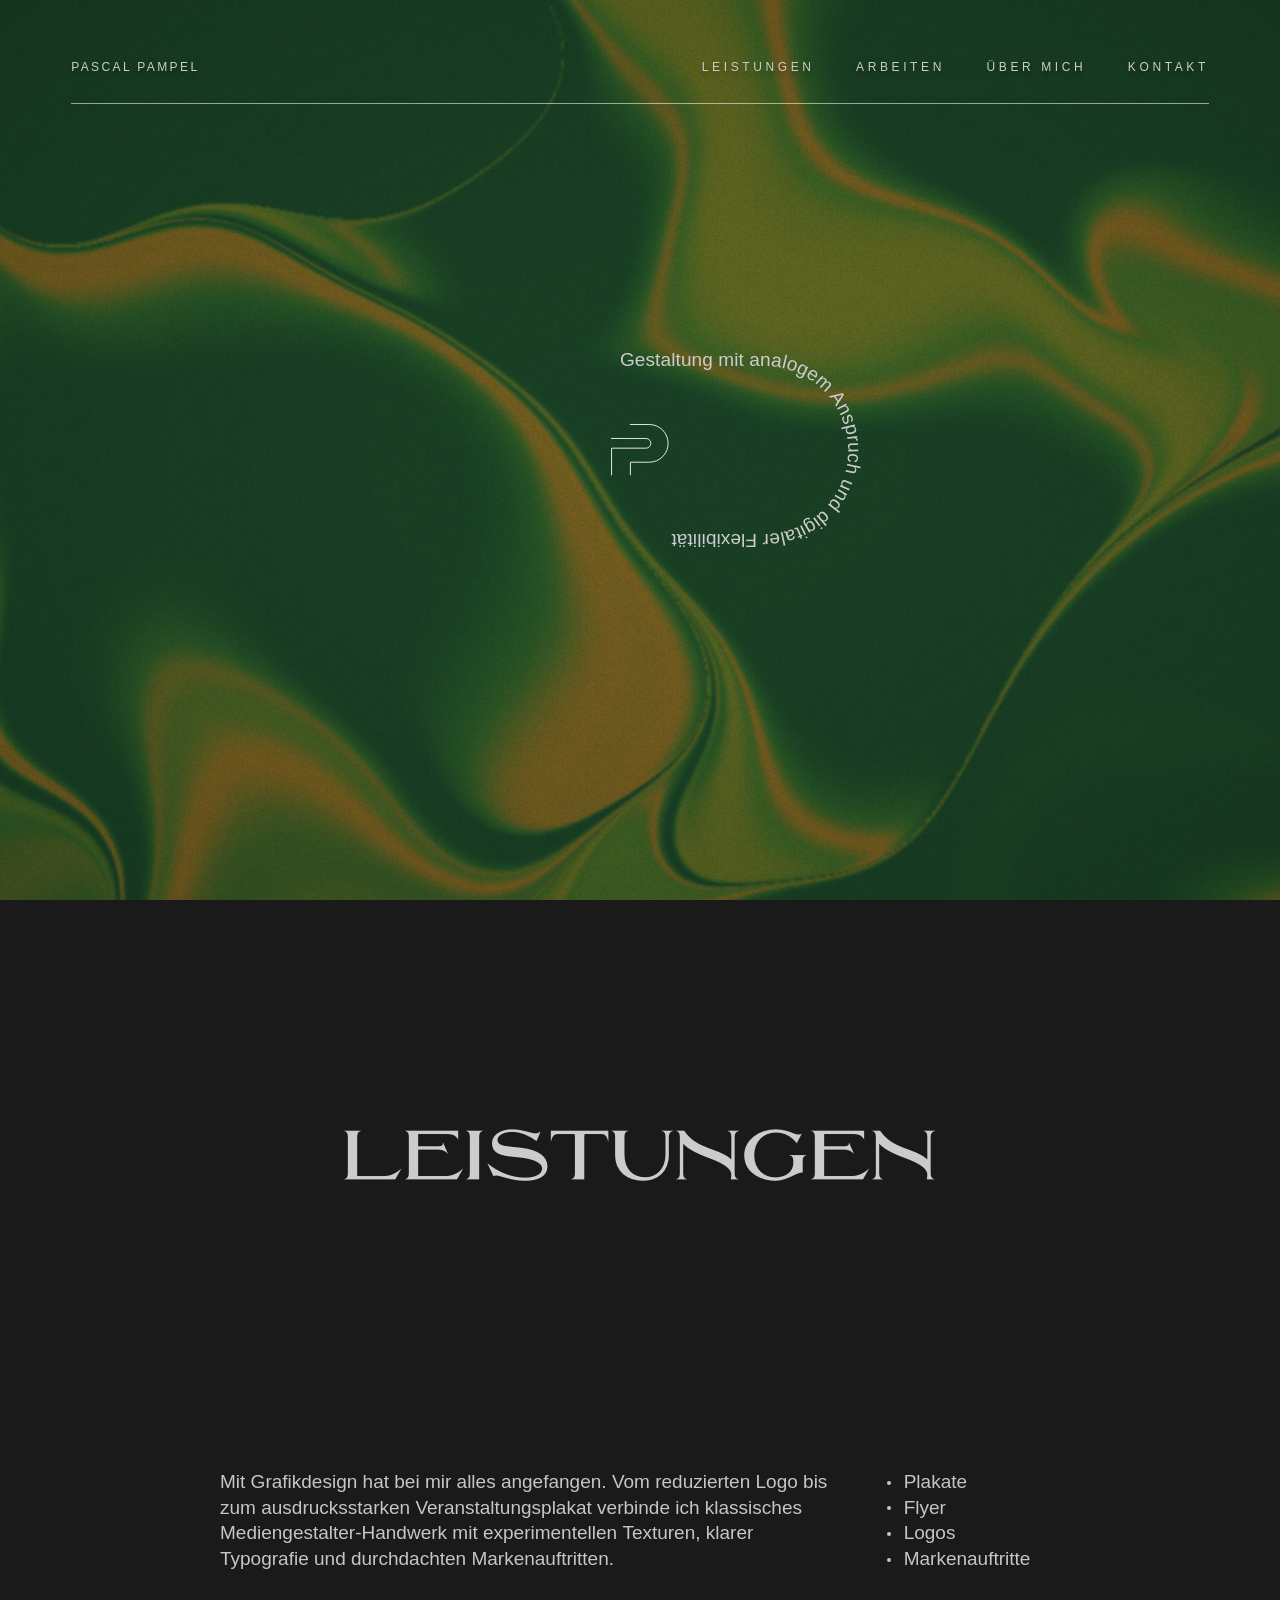
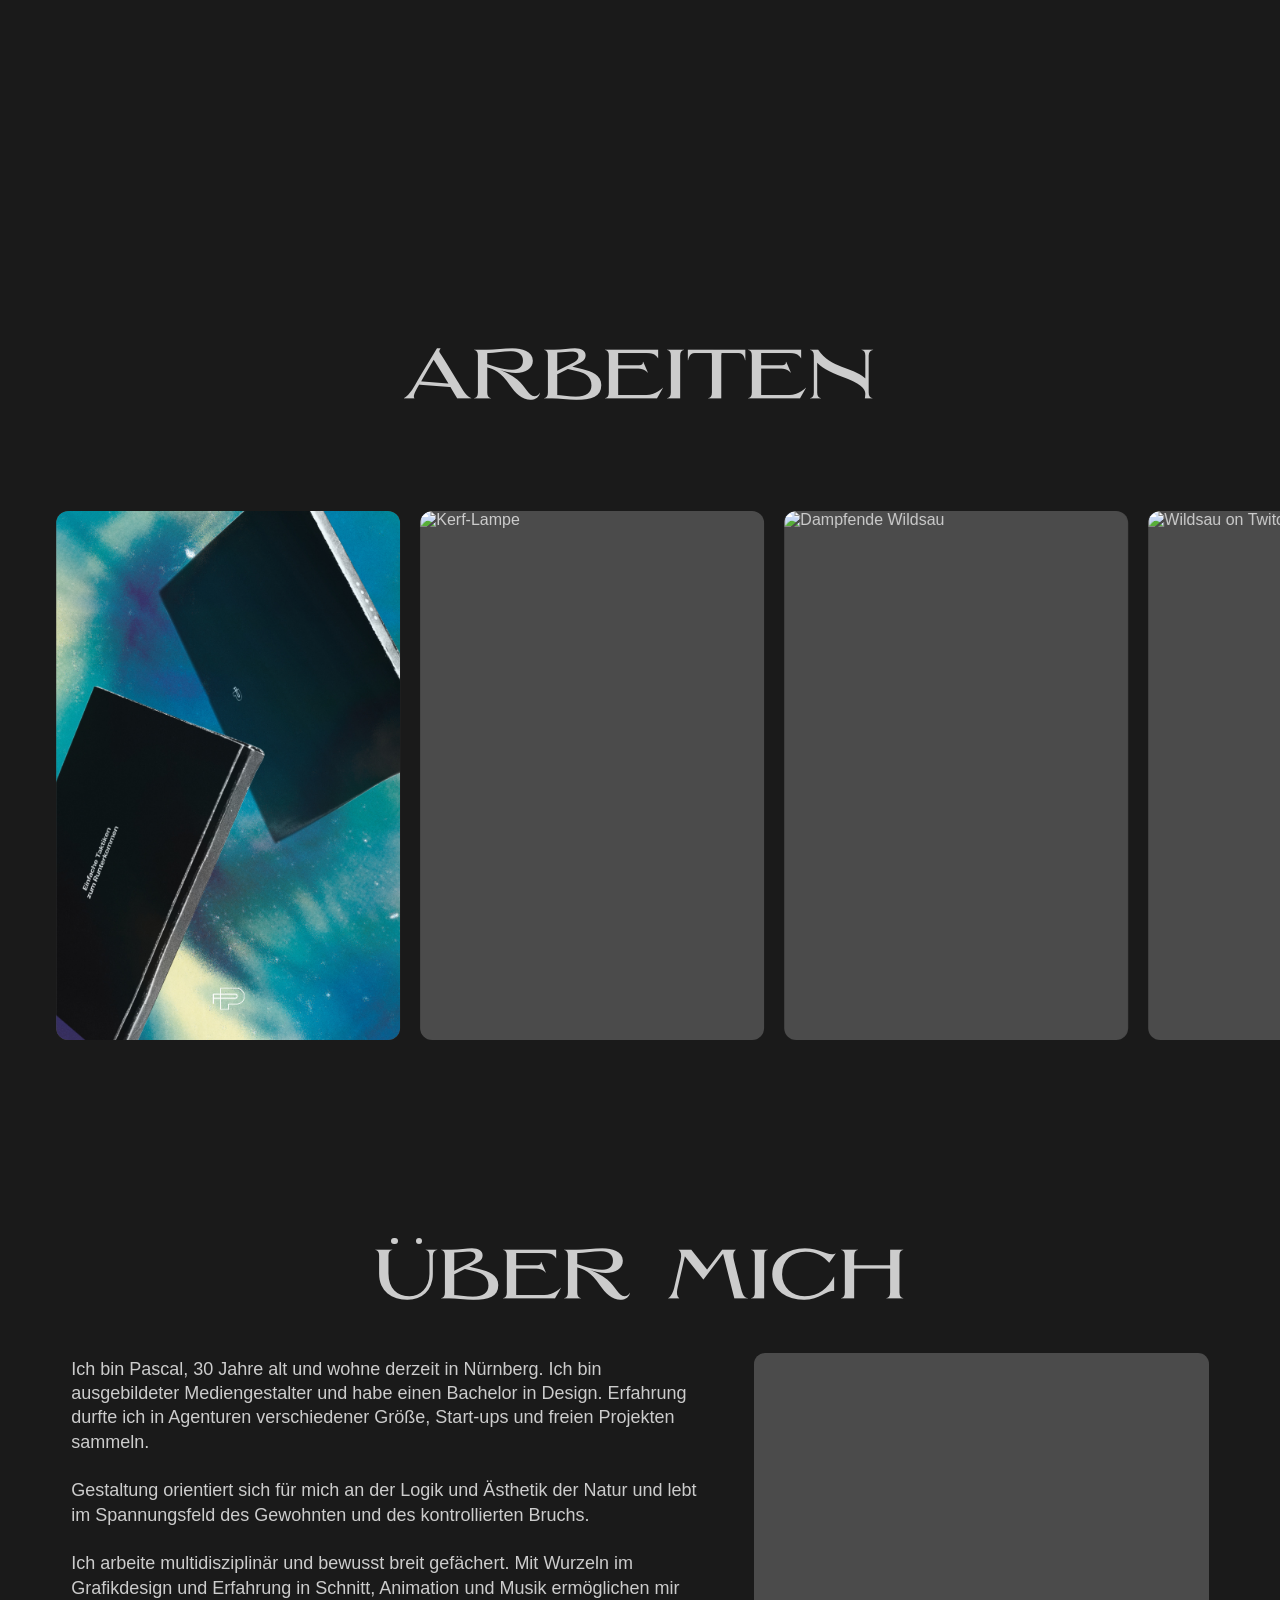
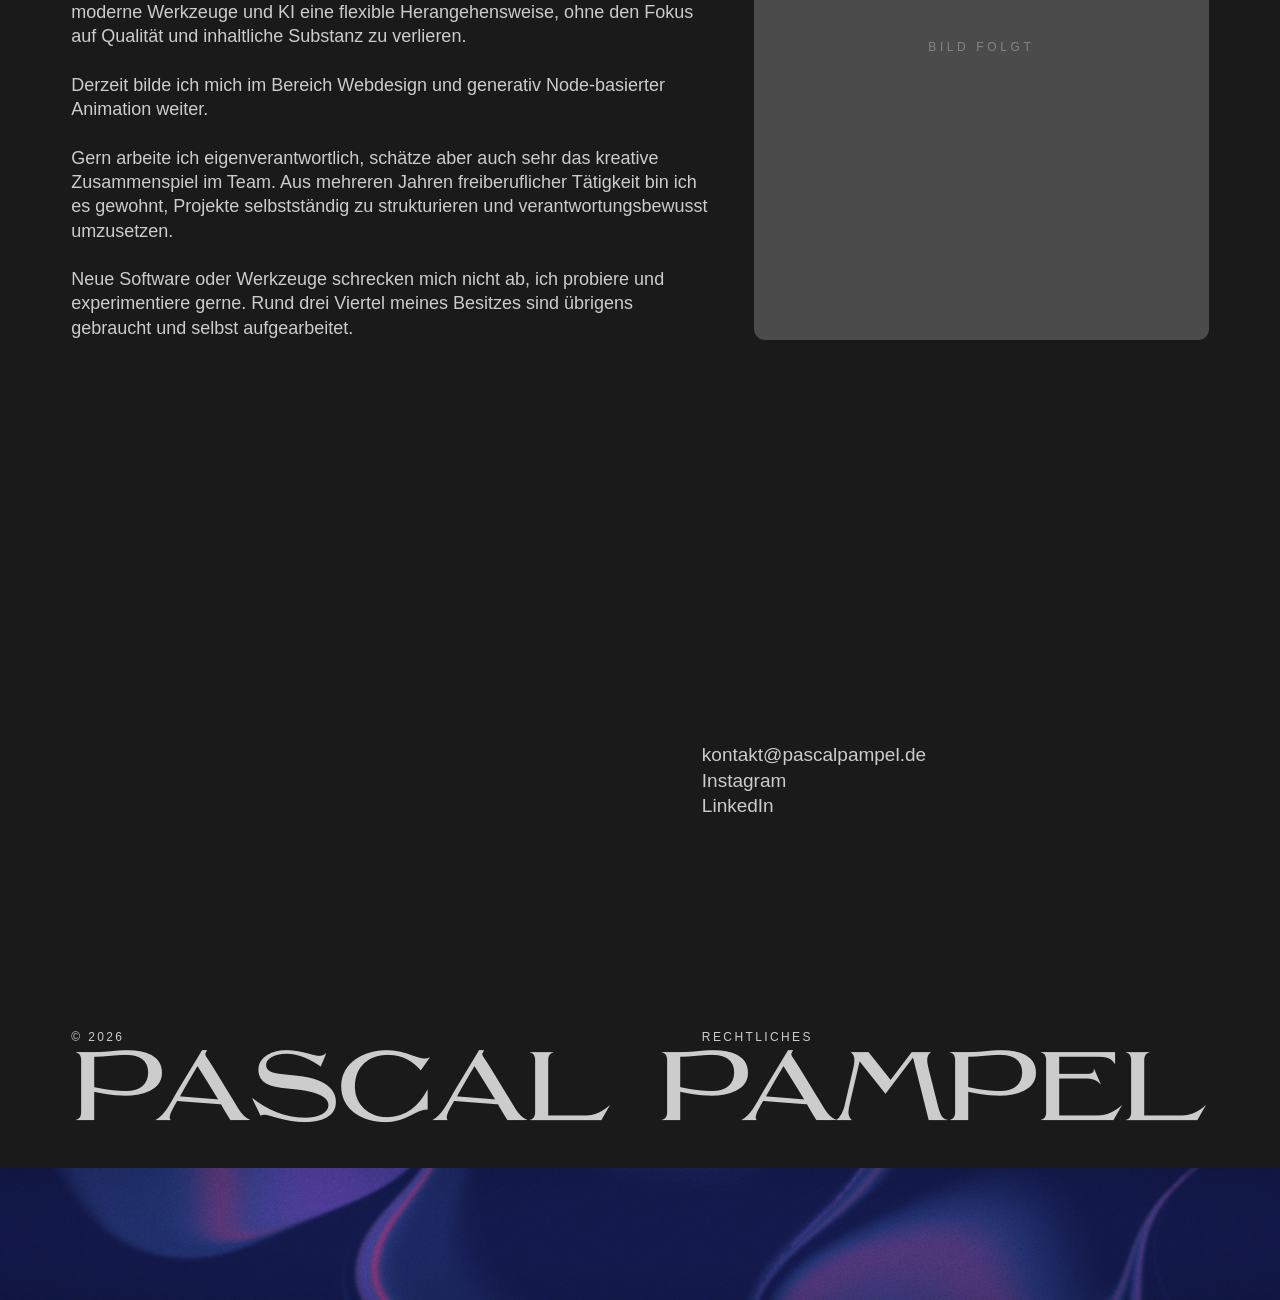
==== commit e30a6b66: "Cache-Busting für CSS/JS (alte, zwischengespeicherte Dateien passten nicht zur neuen Seite) Co-Autho" ====
--- a/index.html
+++ b/index.html
@@ -10,7 +10,7 @@
   <script>setTimeout(function () { document.documentElement.classList.add("is-ready"); }, 5000);</script>
   <link rel="preconnect" href="https://api.fontshare.com" crossorigin />
   <link href="https://api.fontshare.com/v2/css?f[]=satoshi@300,400,500,700&display=swap" rel="stylesheet" />
-  <link rel="stylesheet" href="css/style.css" />
+  <link rel="stylesheet" href="css/style.css?v=97" />
 </head>
 <body>
 
@@ -203,7 +203,7 @@
         const r = await fetch("content/projects.json", { cache: "no-store" });
         if (r.ok) { const d = await r.json(); window.PP_DATA = { projects: Array.isArray(d) ? d : (d.projects || []) }; }
       } catch (e) {}
-      const s = document.createElement("script"); s.src = "js/main.js"; document.body.appendChild(s);
+      const s = document.createElement("script"); s.src = "js/main.js?v=97"; document.body.appendChild(s);
     })();
   </script>
 </body>
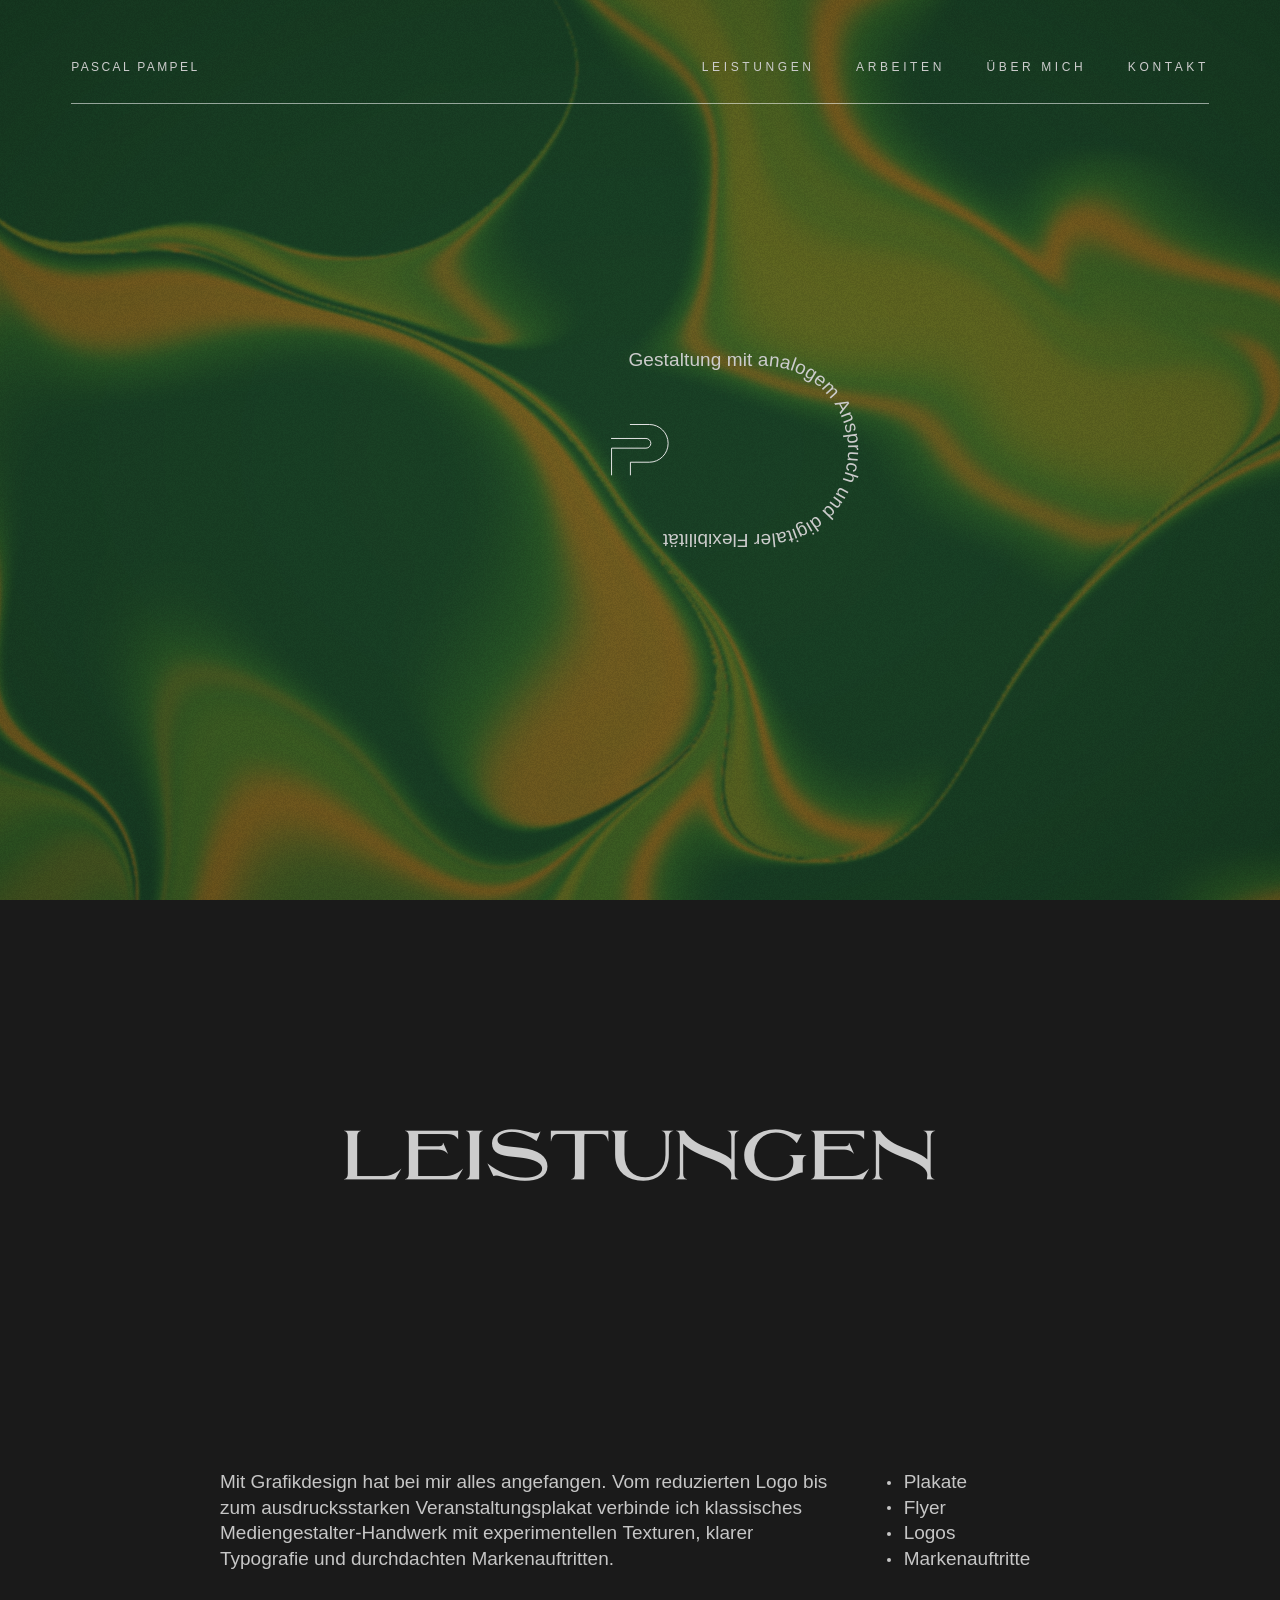
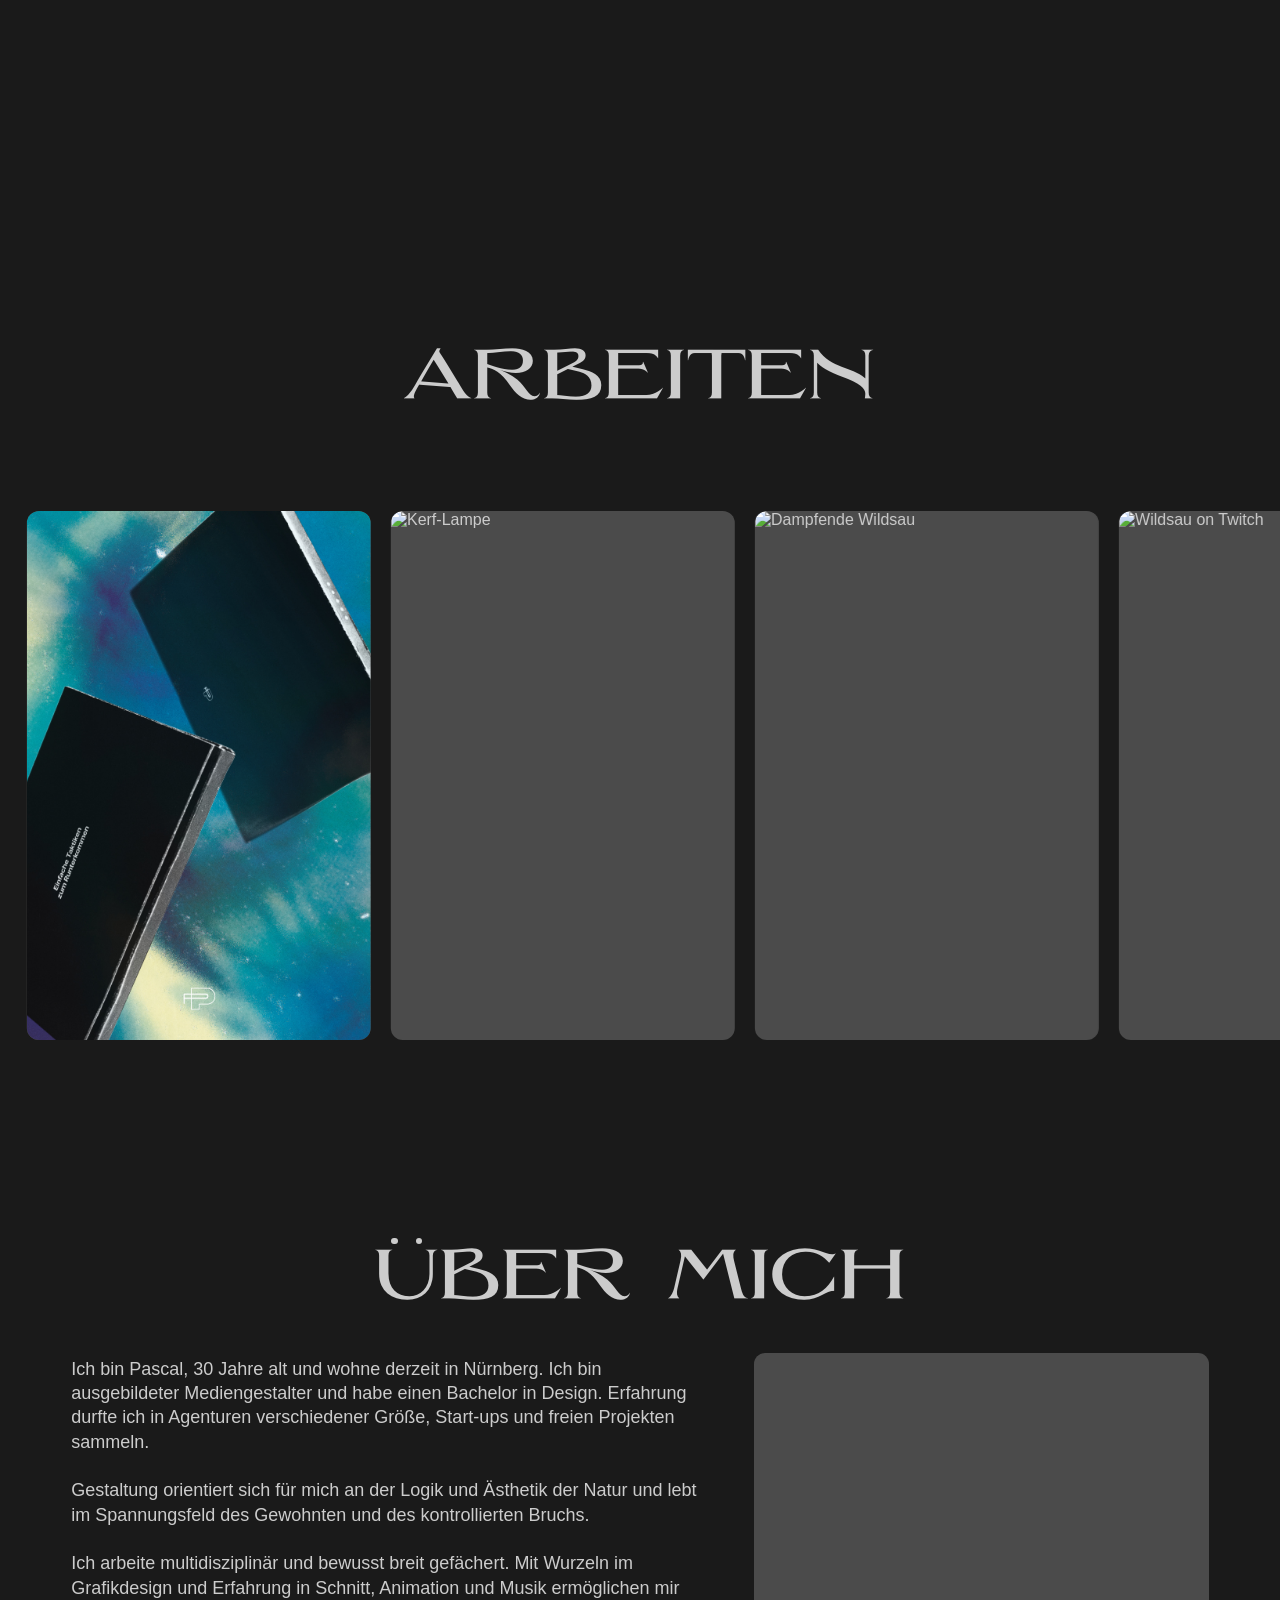
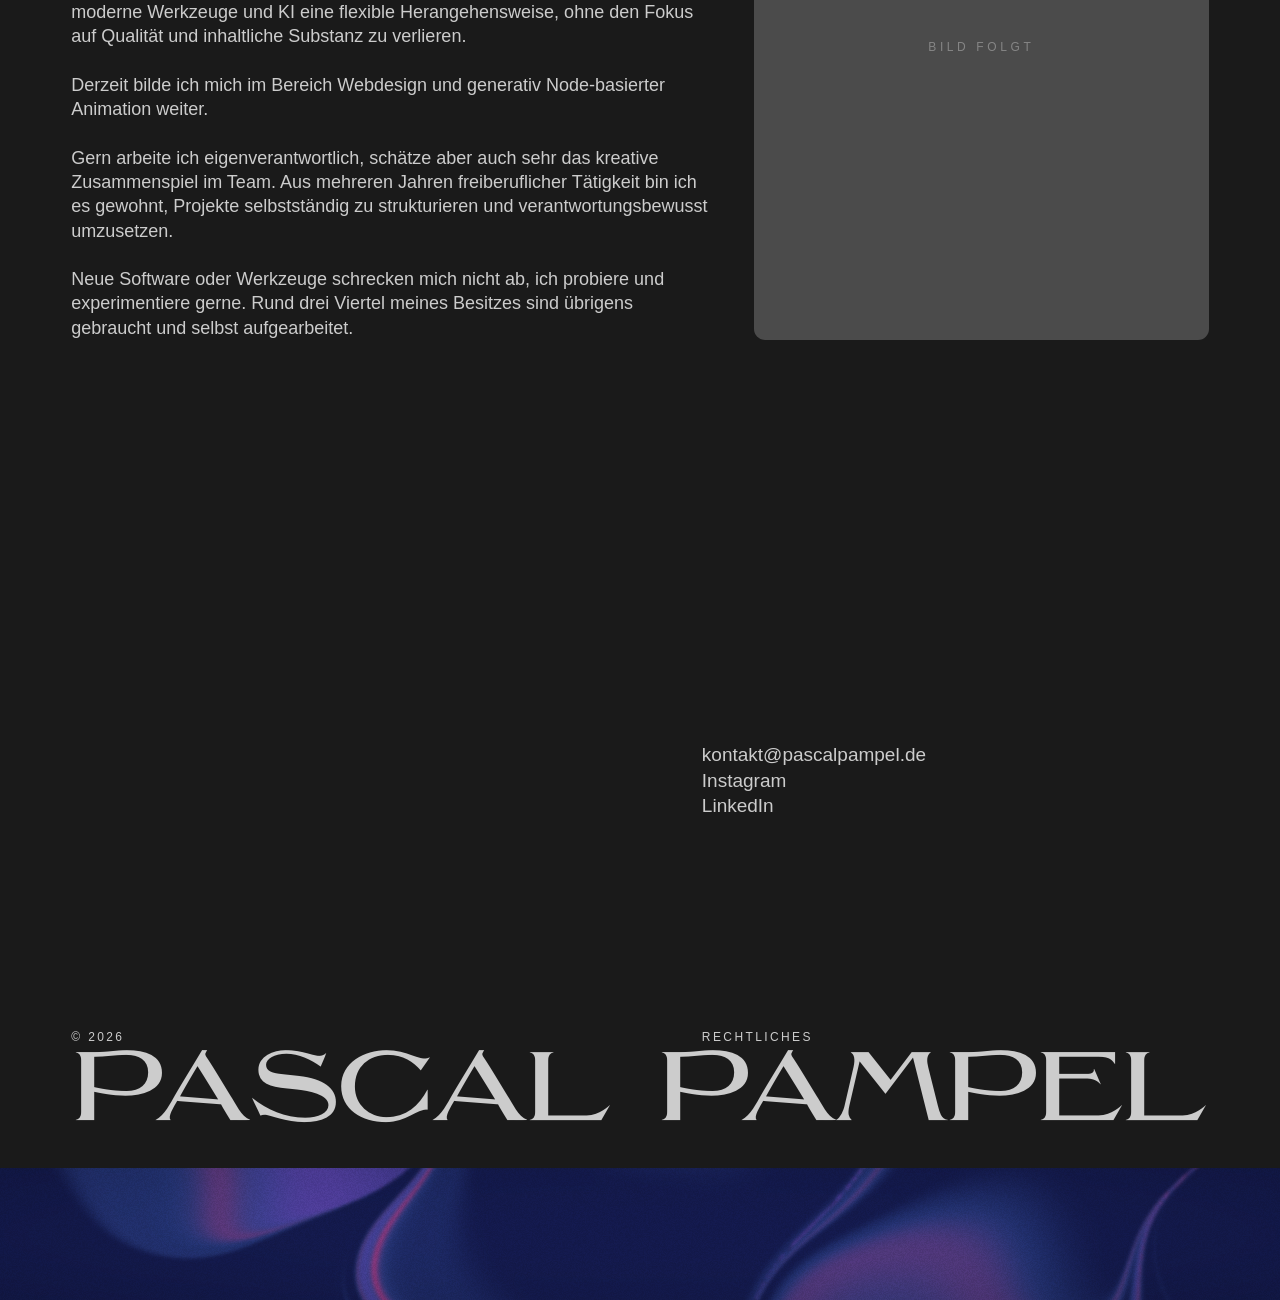
==== commit 5b278406: "v98: keine Schlagschatten mehr Co-Authored-By: Claude Opus 5.5 <noreply@anthropic.com> Claude-Sessio" ====
--- a/index.html
+++ b/index.html
@@ -10,7 +10,7 @@
   <script>setTimeout(function () { document.documentElement.classList.add("is-ready"); }, 5000);</script>
   <link rel="preconnect" href="https://api.fontshare.com" crossorigin />
   <link href="https://api.fontshare.com/v2/css?f[]=satoshi@300,400,500,700&display=swap" rel="stylesheet" />
-  <link rel="stylesheet" href="css/style.css?v=97" />
+  <link rel="stylesheet" href="css/style.css?v=98" />
 </head>
 <body>
 
@@ -203,7 +203,7 @@
         const r = await fetch("content/projects.json", { cache: "no-store" });
         if (r.ok) { const d = await r.json(); window.PP_DATA = { projects: Array.isArray(d) ? d : (d.projects || []) }; }
       } catch (e) {}
-      const s = document.createElement("script"); s.src = "js/main.js?v=97"; document.body.appendChild(s);
+      const s = document.createElement("script"); s.src = "js/main.js?v=98"; document.body.appendChild(s);
     })();
   </script>
 </body>
--- a/css/style.css
+++ b/css/style.css
@@ -44,7 +44,7 @@
 .nav {
   position: fixed; inset: 0 0 auto 0; z-index: 50;
   padding: 0 var(--pad);
-  transition: background .6s var(--ease-out), backdrop-filter .6s, box-shadow .6s;
+  transition: background .6s var(--ease-out), backdrop-filter .6s;
 }
 .nav__inner {
   display: flex; justify-content: space-between; align-items: center;
@@ -54,7 +54,6 @@
 .nav__brand, .nav__links a {
   font-size: 12px; letter-spacing: 3.6px; text-transform: uppercase;
   color: var(--ink);   /* gleiches Off-White wie der Rest */
-  text-shadow: 0 4px 4px rgba(0,0,0,.25);
 }
 .nav__brand { display: inline-flex; gap: 1em; cursor: pointer; letter-spacing: 2.4px; }
 
@@ -408,7 +407,7 @@
   background: #c0c0c0; color: #000;
   font: 11px/1.25 Tahoma, "MS Sans Serif", Verdana, Geneva, sans-serif;
   -webkit-font-smoothing: none; font-smooth: never;
-  box-shadow: inset -1px -1px #0a0a0a, inset 1px 1px #dfdfdf, inset -2px -2px #808080, inset 2px 2px #fff, 6px 10px 0 rgba(0,0,0,.35);
+  box-shadow: inset -1px -1px #0a0a0a, inset 1px 1px #dfdfdf, inset -2px -2px #808080, inset 2px 2px #fff;   /* kein Schlagschatten */
   padding: 3px; user-select: none;
 }
 .w98[hidden] { display: none; }
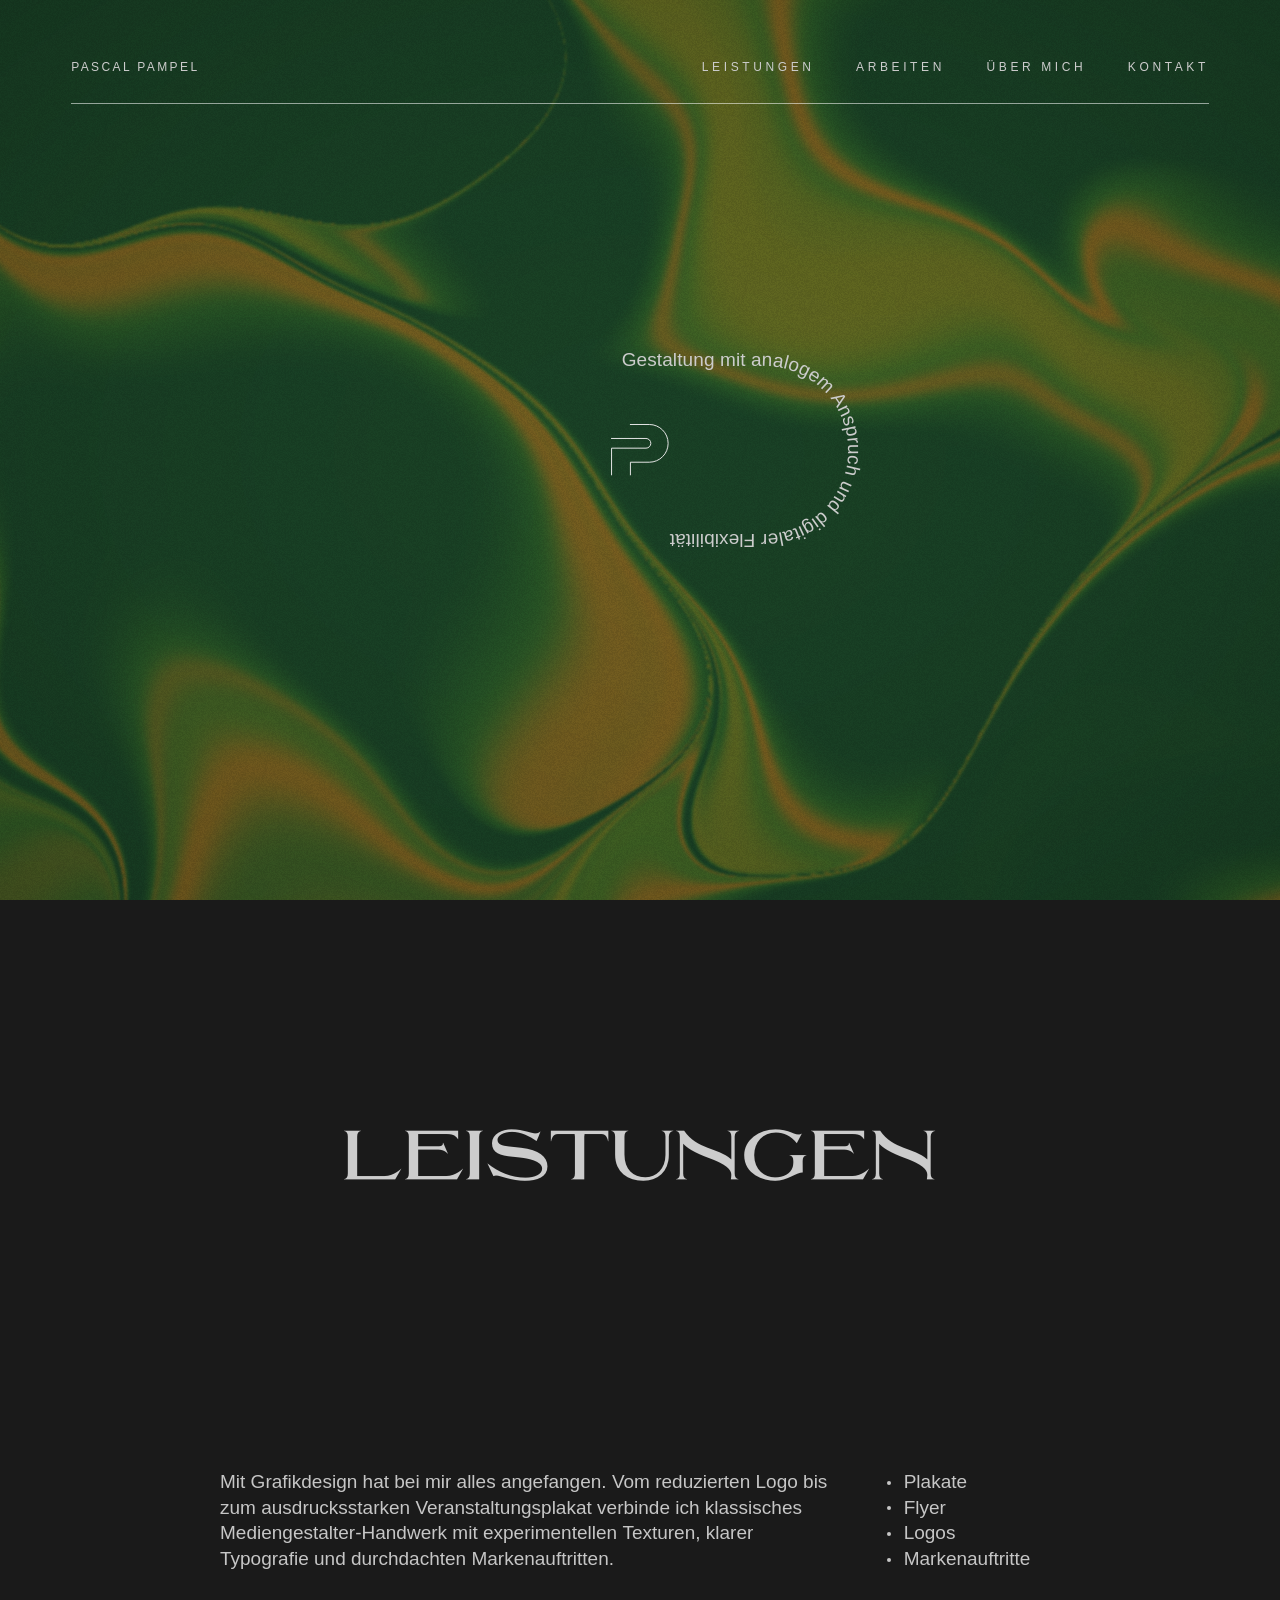
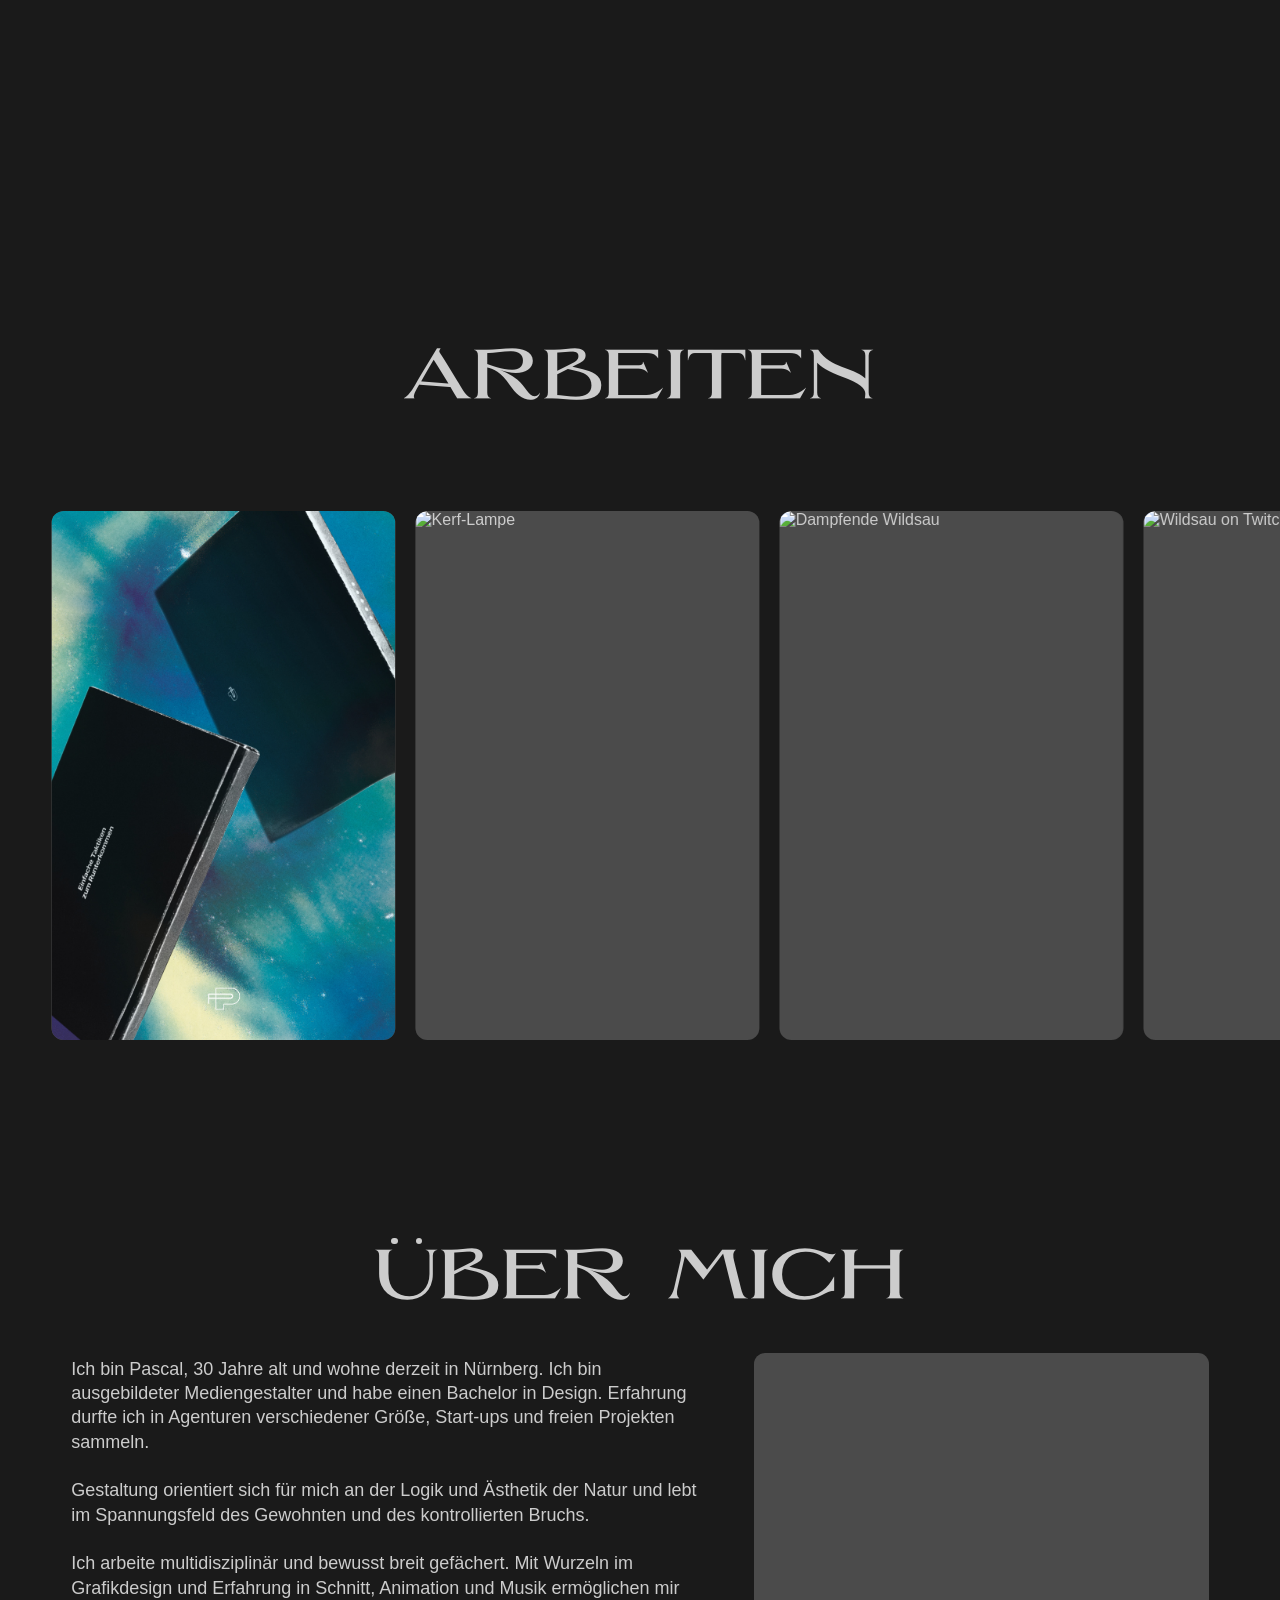
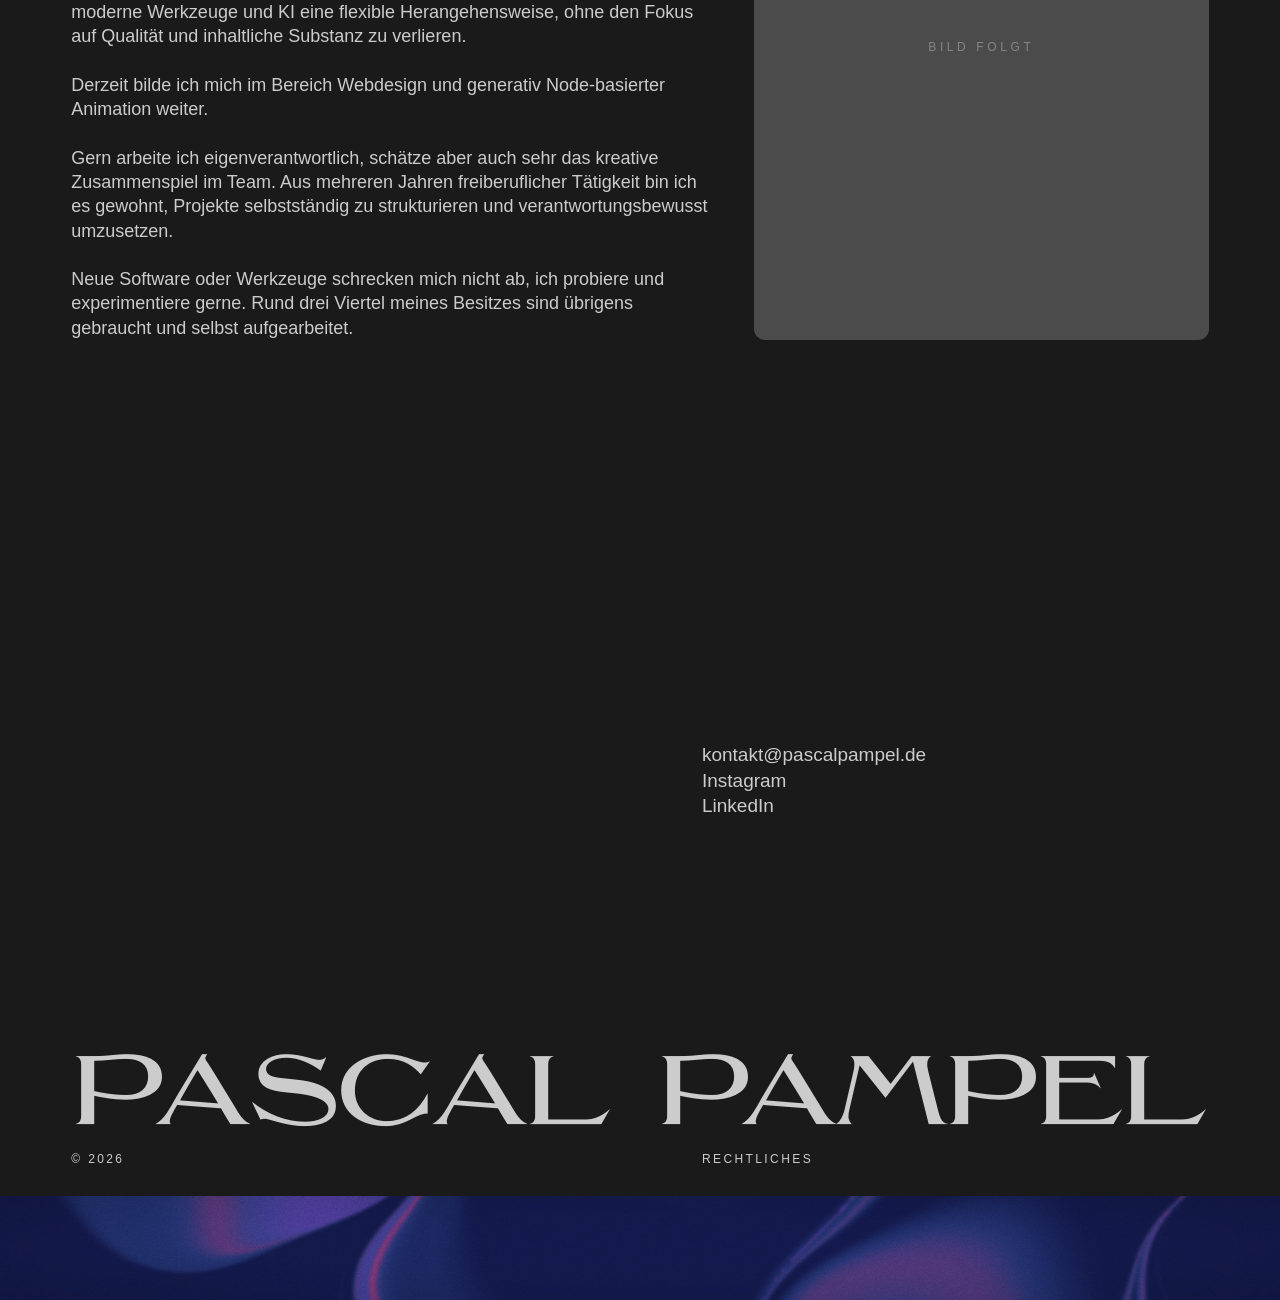
==== commit e3346447: "v99: Footer-Zeile unter dem Namen, Streifen so hoch wie Nav-Linie, Handy-Fensterhöhe, Farben aus dem" ====
--- a/index.html
+++ b/index.html
@@ -10,7 +10,7 @@
   <script>setTimeout(function () { document.documentElement.classList.add("is-ready"); }, 5000);</script>
   <link rel="preconnect" href="https://api.fontshare.com" crossorigin />
   <link href="https://api.fontshare.com/v2/css?f[]=satoshi@300,400,500,700&display=swap" rel="stylesheet" />
-  <link rel="stylesheet" href="css/style.css?v=98" />
+  <link rel="stylesheet" href="css/style.css?v=99" />
 </head>
 <body>
 
@@ -122,12 +122,12 @@
       </ul>
     </div>
 
-    <div class="footer__legal"><span>© 2026</span><span class="footer__legal-links"><button type="button" class="legal-open" id="legalOpen">Rechtliches</button></span></div>
 
     <button class="wordmark" id="wordmark" type="button" aria-label="Pascal Pampel — Player öffnen">
       <span class="wordmark__text" id="wordmarkText">Pascal Pampel</span>
       <span class="wordmark__tip">▶ Eine Nachricht aus der Vergangenheit.avi</span>
     </button>
+    <div class="footer__legal"><span>© 2026</span><span class="footer__legal-links"><button type="button" class="legal-open" id="legalOpen">Rechtliches</button></span></div>
 
     <div class="footer__strip">
       <canvas id="footGL" aria-hidden="true"></canvas>
@@ -203,7 +203,7 @@
         const r = await fetch("content/projects.json", { cache: "no-store" });
         if (r.ok) { const d = await r.json(); window.PP_DATA = { projects: Array.isArray(d) ? d : (d.projects || []) }; }
       } catch (e) {}
-      const s = document.createElement("script"); s.src = "js/main.js?v=98"; document.body.appendChild(s);
+      const s = document.createElement("script"); s.src = "js/main.js?v=99"; document.body.appendChild(s);
     })();
   </script>
 </body>
--- a/css/style.css
+++ b/css/style.css
@@ -82,14 +82,14 @@
 .nav__icons a { display: grid; place-items: center; width: 26px; height: 26px; }
 /* aktiv: füllt sich von außen nach innen (dicke Kontur, auf die Form selbst zugeschnitten) */
 .nav__icons .ic-in { fill: none; stroke-width: 0 !important; transition: stroke-width .7s var(--ease-out); }
-.nav__icons a.is-active .ic-in { stroke-width: 18px !important; }
+.nav__icons a.is-active .ic-in { stroke-width: 18px !important; fill: var(--ink); transition: stroke-width .7s var(--ease-out), fill .2s linear .35s; }   /* ganz gefüllt, kein Loch in der Mitte */
 .nav__icons svg { width: 17px; height: 17px; fill: none; stroke: var(--ink); stroke-width: 1.4; stroke-linejoin: miter; overflow: visible; }
 
 /* =========================================================
    HERO
    ========================================================= */
 .hero {
-  position: relative; height: 100vh; height: 100svh; min-height: 620px;
+  position: relative; height: 100vh; height: var(--vh, 100svh); min-height: 620px;
   overflow: hidden; background: #1d3a12;
 }
 .hero__gl { position: absolute; inset: -6px; width: calc(100% + 12px); height: calc(100% + 12px); display: block; z-index: 0; image-rendering: auto; }
@@ -245,7 +245,7 @@
 /* =========================================================
    LEISTUNGEN
    ========================================================= */
-.leistungen { min-height: calc(100vh - var(--navh, 103px) * .8); min-height: calc(100svh - var(--navh, 103px) * .8); }   /* etwas kürzer → weniger Luft bis „Arbeiten“, die Überschrift lugt trotzdem nicht herein */
+.leistungen { min-height: calc(100vh - var(--navh, 103px) * .8); min-height: calc(var(--vh, 100svh) - var(--navh, 103px) * .8); }   /* etwas kürzer → weniger Luft bis „Arbeiten“, die Überschrift lugt trotzdem nicht herein */
 .leistungen__body {
   width: min(var(--content), 100%); margin: clamp(48px, 5vw, 72px) auto 0;
   display: grid; grid-template-columns: 615fr 175fr; gap: 40px;
@@ -266,7 +266,7 @@
 /* =========================================================
    ARBEITEN · Reihe (optional horizontal) / Raster
    ========================================================= */
-.arbeiten { position: relative; padding-top: calc(var(--navh, 103px) + clamp(40px, 3.4vw, 50px)); min-height: 100vh; min-height: 100svh; }
+.arbeiten { position: relative; padding-top: calc(var(--navh, 103px) + clamp(40px, 3.4vw, 50px)); min-height: 100vh; min-height: var(--vh, 100svh); }
 .arbeiten__head { padding: 0 var(--pad); }
 .track-wrap {
   margin-top: clamp(26px, 3vw, 40px);
@@ -326,7 +326,7 @@
 /* =========================================================
    ÜBER MICH
    ========================================================= */
-.ueber { padding-top: calc(var(--navh, 103px) + clamp(40px, 3.4vw, 50px)); min-height: 100vh; min-height: 100svh; }
+.ueber { padding-top: calc(var(--navh, 103px) + clamp(40px, 3.4vw, 50px)); min-height: 100vh; min-height: var(--vh, 100svh); }
 .ueber__banner {
   position: relative; margin-top: clamp(36px, 3vw, 44px);
   height: clamp(220px, 19vw, 273px); border-radius: 11px; overflow: hidden;
@@ -345,7 +345,7 @@
 /* =========================================================
    FOOTER
    ========================================================= */
-.footer { position: relative; min-height: 100vh; min-height: 100svh; display: flex; flex-direction: column; padding-top: max(150px, 38vh); }
+.footer { position: relative; min-height: 100vh; min-height: var(--vh, 100svh); display: flex; flex-direction: column; padding-top: max(150px, 38vh); }
 .footer__top {
   display: grid; grid-template-columns: repeat(3, 1fr); gap: 40px;
   padding: 0 var(--pad);
@@ -362,7 +362,7 @@
 .footer__links a:hover::after { transform: scaleX(1); transform-origin: left; }
 
 .wordmark {
-  display: block; width: calc(100% - 2 * var(--pad)); margin: 0 var(--pad) 28px; padding-top: 0;
+  display: block; width: calc(100% - 2 * var(--pad)); margin: auto var(--pad) 0; padding-top: 60px;
   position: relative; text-align: center; line-height: .8;
 }
 .wordmark__text {
@@ -379,10 +379,10 @@
 }
 .wordmark:hover .wordmark__tip { opacity: 1; transition-delay: .6s; }
 
-.footer__strip { position: relative; height: var(--striph, 145px); overflow: hidden; }   /* so hoch wie Name + Zeile darunter (per JS) */
+.footer__strip { position: relative; height: var(--striph, 104px); overflow: hidden; }   /* so hoch wie oben der Abstand bis zur Nav-Linie (per JS) */
 .footer__strip canvas { position: absolute; inset: -6px; width: calc(100% + 12px); height: calc(100% + 12px); display: block; filter: blur(1.6px); }
 .footer__legal {
-  display: flex; align-items: flex-start; margin-top: auto; padding: 60px var(--pad) 14px;   /* kleine Zeile über dem großen Namen */
+  display: flex; align-items: flex-start; padding: 8px var(--pad) 30px;   /* kleine Zeile unter dem großen Namen */
   font-size: 12px; letter-spacing: 2.4px; text-transform: uppercase; color: var(--ink);   /* wie Name in der Nav */
 }
 .footer__legal > * { white-space: nowrap; }
@@ -780,7 +780,7 @@
 .ueber__body .ueber__col + .ueber__col { margin-top: 1.35em; }
 /* Desktop: Abschnitt genau fensterhoch – Bild rechts füllt die Höhe, Text links eine Spalte, unten bündig */
 @media (min-width: 901px) {
-  .ueber { height: 100vh; height: 100svh; min-height: 0; display: flex; flex-direction: column; padding-bottom: var(--edge, 59px); }
+  .ueber { height: 100vh; height: var(--vh, 100svh); min-height: 0; display: flex; flex-direction: column; padding-bottom: var(--edge, 59px); }
   .ueber__body { flex: 1 1 auto; min-height: 0; margin-top: clamp(24px, 3.5vh, 44px); grid-template-rows: minmax(0, 1fr); }
   .ueber__body .ueber__banner { height: 100%; min-height: 0; }
   .ueber__body .ueber__cols { display: flex; flex-direction: column; justify-content: flex-end; gap: 0; min-height: 0; overflow: hidden; font-size: 19px; }   /* Größe passt das Skript an, falls der Text nicht in die Höhe passt */
@@ -818,7 +818,7 @@
 }
 
 /* Leistungen: alles unter der Nav vertikal mittig */
-.leistungen { min-height: 100vh; min-height: 100svh; display: flex; flex-direction: column; justify-content: center;
+.leistungen { min-height: 100vh; min-height: var(--vh, 100svh); display: flex; flex-direction: column; justify-content: center;
   padding-top: var(--navh, 103px); padding-bottom: var(--navh, 103px); }   /* gleich viel oben und unten → mittig im ganzen Fenster */
 .leistungen .leistungen__body { margin-bottom: 0; }
 /* Projektseite Desktop: Titel kleiner */
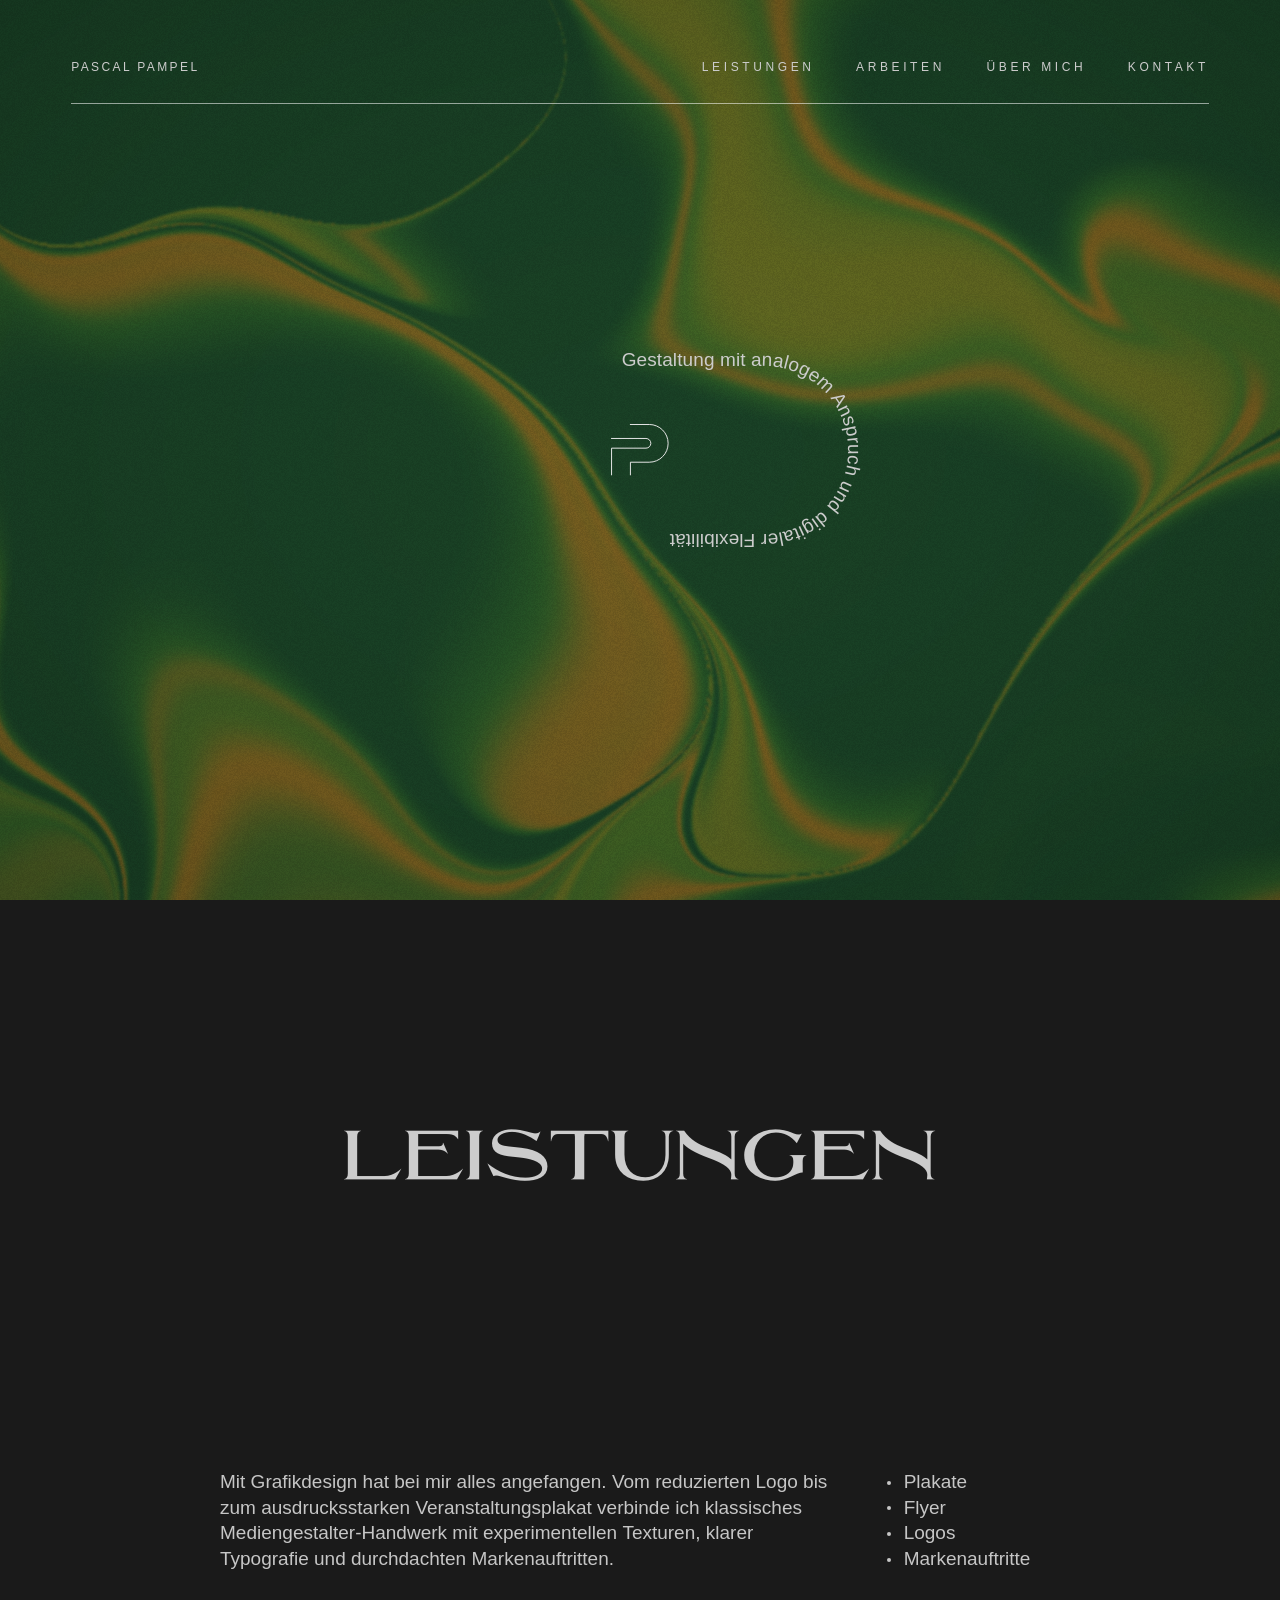
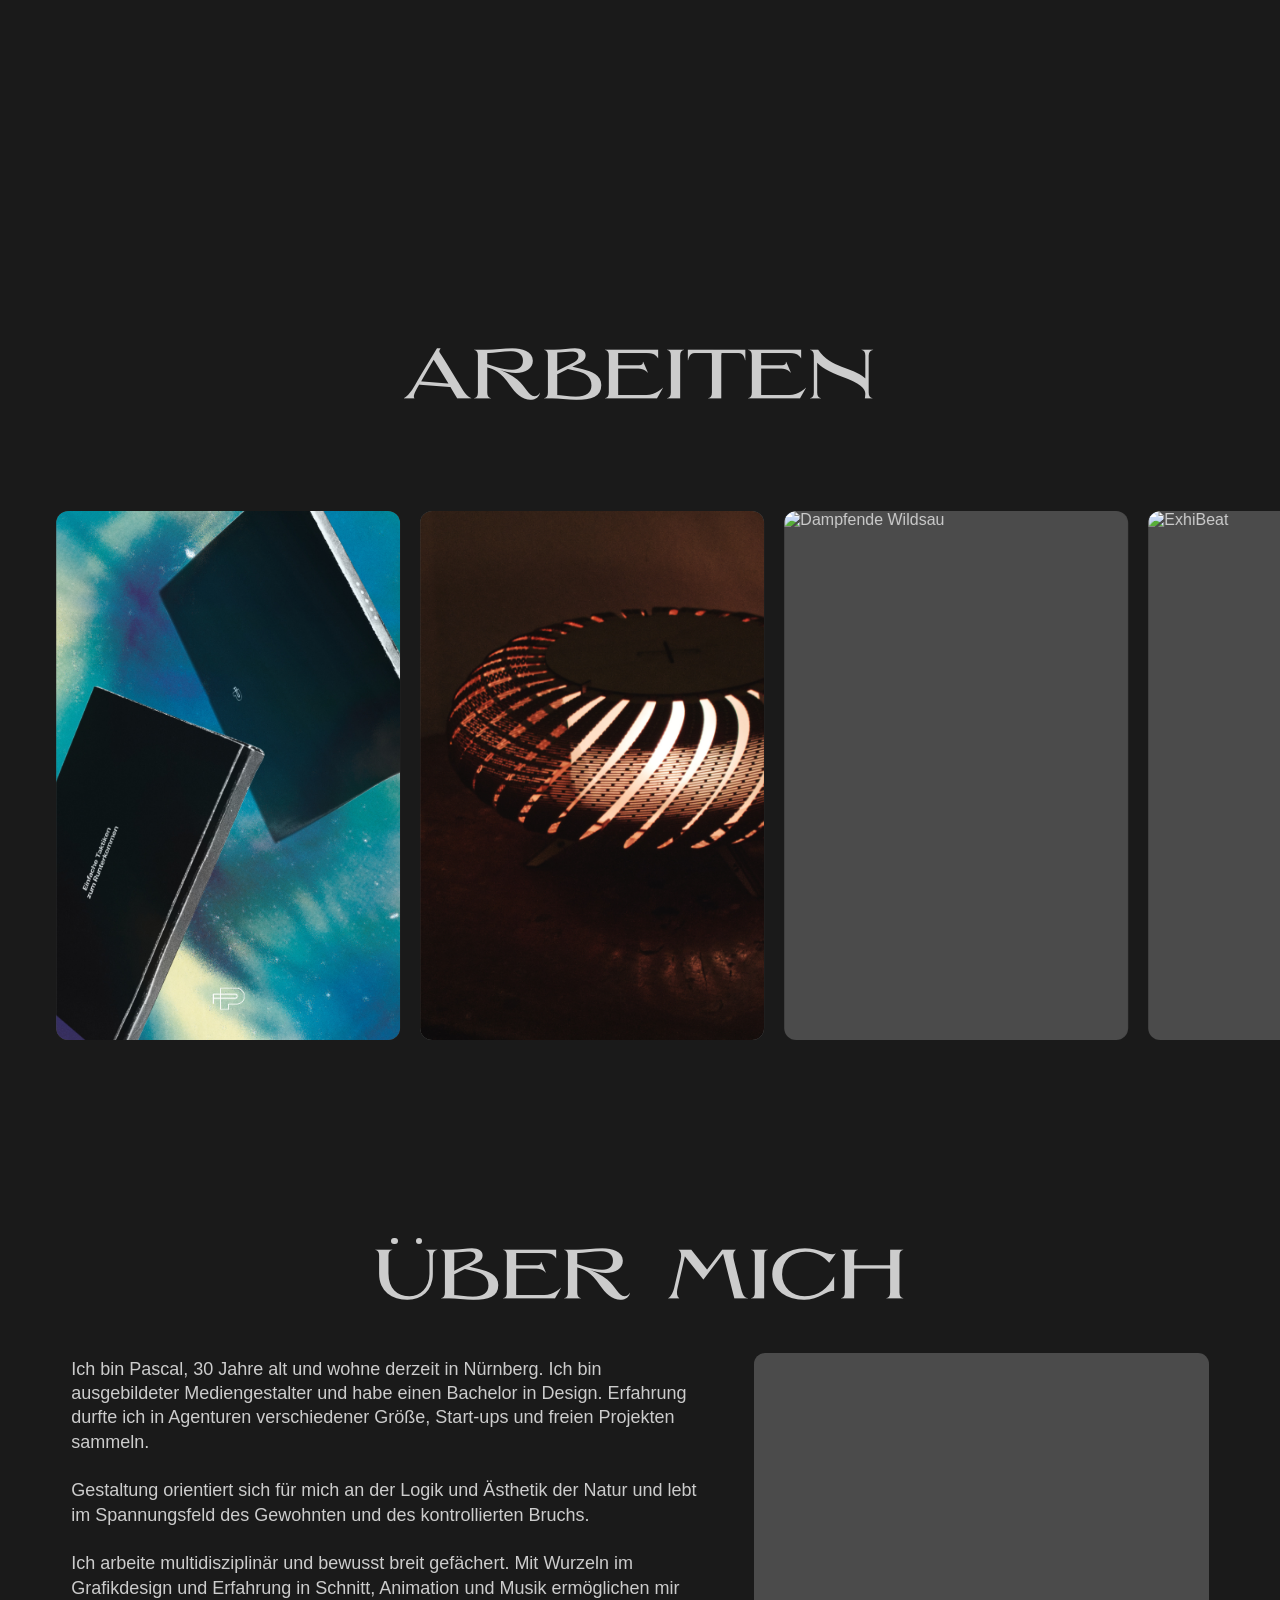
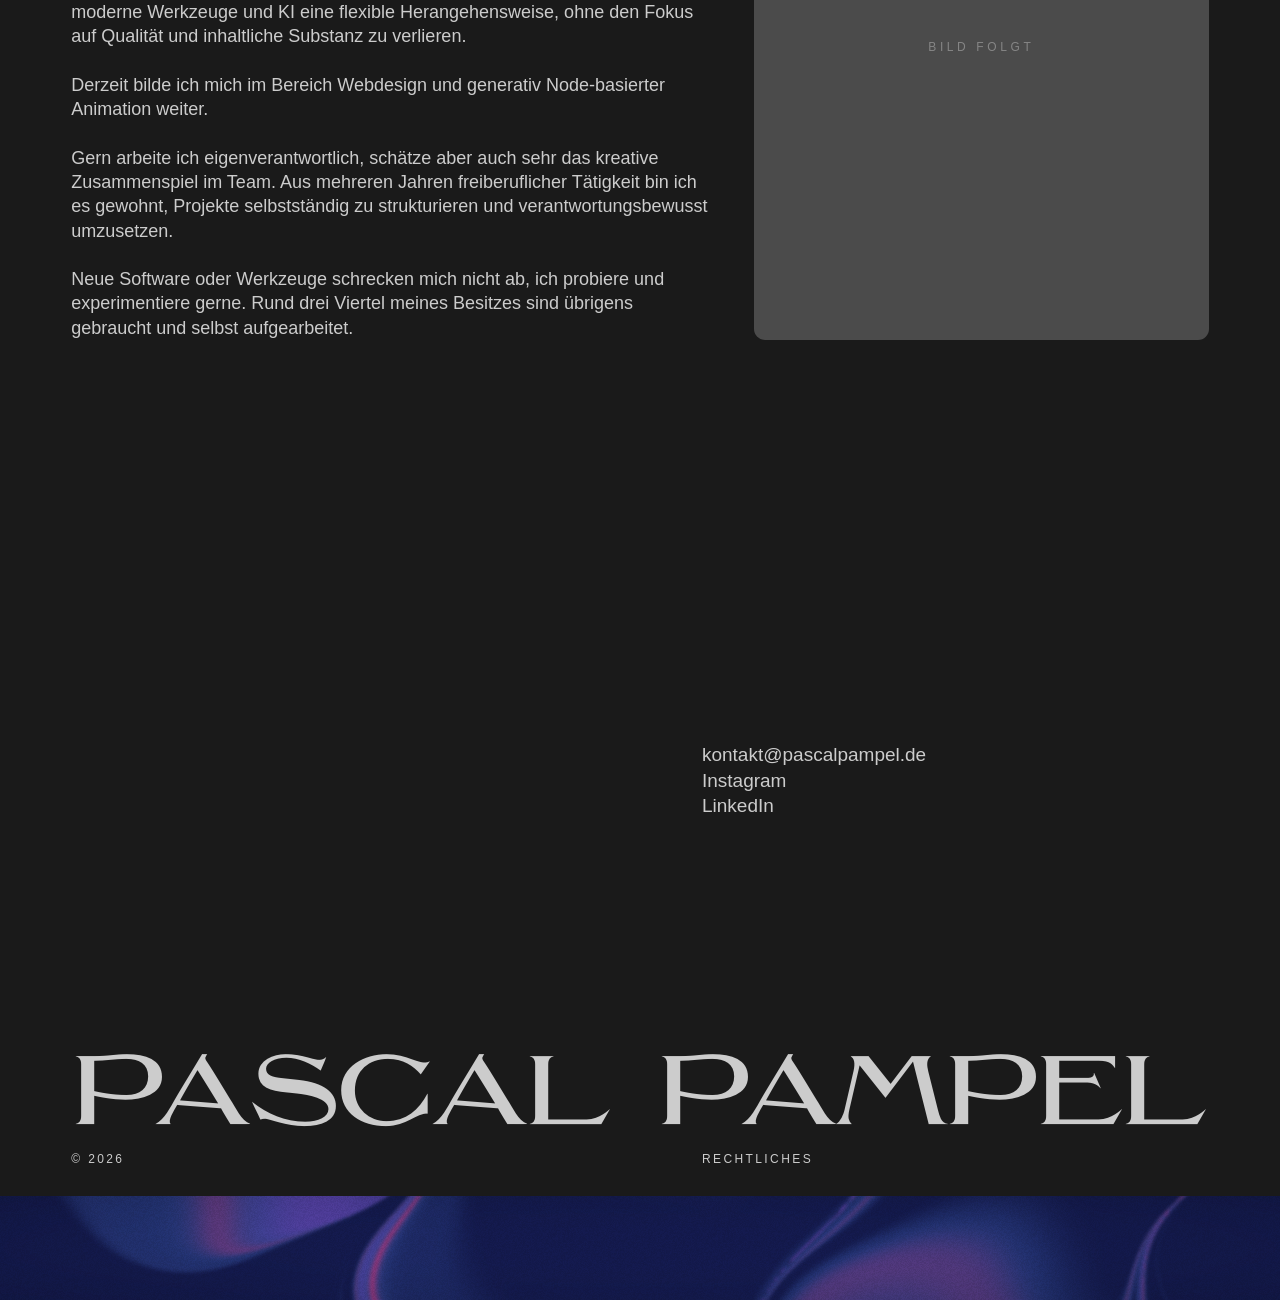
==== commit ac8fef97: "v101: Titelbild als erstes Projektbild, kleiner Titel bei kurzen Texten, Titel-Trennung, Zentrierung" ====
--- a/index.html
+++ b/index.html
@@ -10,7 +10,7 @@
   <script>setTimeout(function () { document.documentElement.classList.add("is-ready"); }, 5000);</script>
   <link rel="preconnect" href="https://api.fontshare.com" crossorigin />
   <link href="https://api.fontshare.com/v2/css?f[]=satoshi@300,400,500,700&display=swap" rel="stylesheet" />
-  <link rel="stylesheet" href="css/style.css?v=99" />
+  <link rel="stylesheet" href="css/style.css?v=101" />
 </head>
 <body>
 
@@ -203,7 +203,7 @@
         const r = await fetch("content/projects.json", { cache: "no-store" });
         if (r.ok) { const d = await r.json(); window.PP_DATA = { projects: Array.isArray(d) ? d : (d.projects || []) }; }
       } catch (e) {}
-      const s = document.createElement("script"); s.src = "js/main.js?v=99"; document.body.appendChild(s);
+      const s = document.createElement("script"); s.src = "js/main.js?v=101"; document.body.appendChild(s);
     })();
   </script>
 </body>
--- a/css/style.css
+++ b/css/style.css
@@ -307,7 +307,7 @@
   .card__info { top: 0; display: flex; flex-direction: column; justify-content: flex-end; }
   .card__year { position: absolute; top: 24px; right: 26px; margin: 0; }
 }
-.card__title { font-family: var(--display); font-weight: 400; font-size: clamp(28px, 2.5vw, 36px); line-height: 1.02; text-transform: uppercase; margin-bottom: 12px; overflow-wrap: normal; }
+.card__title { font-family: var(--display); font-weight: 400; font-size: clamp(22px, 1.75vw, 27px); line-height: 1.04; text-transform: uppercase; margin-bottom: 12px; overflow-wrap: normal; -webkit-hyphens: auto; hyphens: auto; hyphenate-limit-chars: 8 4 4; }
 .card__desc { font-size: 15px; line-height: 1.42; color: rgba(255,255,255,.86);
   display: -webkit-box; -webkit-box-orient: vertical; -webkit-line-clamp: 3; line-clamp: 3; overflow: hidden; }   /* Kurzbeschreibung: max. 3 Zeilen */
 .card__tags { display: flex; flex-wrap: wrap; gap: 6px; margin-bottom: 16px; }
@@ -589,7 +589,7 @@
 
 .project__title {
   font-family: var(--display); font-weight: 400; text-transform: uppercase;
-  font-size: clamp(36px, 4.4vw, 76px); line-height: .95; letter-spacing: .01em;
+  font-size: clamp(26px, 2.3vw, 42px); line-height: 1; letter-spacing: .01em;
 }
 .project__year { font-size: 12px; letter-spacing: 2.4px; text-transform: uppercase; }
 .project__title { margin-top: calc(var(--u) * 1.4); }
@@ -840,3 +840,15 @@
 
 /* Abstand Inhalt → unterer Fensterrand = Abstand oberer Rand → Navtext (--edge setzt das Skript) */
 .pov__panel { bottom: var(--edge, 59px); }
+
+/* Nav-Inhalt immer über der Abdeckfläche der Nav (Handy-Browser malten ihn sonst teils darunter) */
+.nav__brand, .nav__links, .nav__icons, .nav__line { position: relative; z-index: 1; }
+
+/* v101 */
+/* Desktop: Titelbild ist das erste große Bild rechts; am Handy steht es schon oben als Hero */
+@media (max-width: 900px) { .split__media > .media__item.is-cover { display: none; } }
+/* Text in Kreisen/Pillen und Tag-Bubble optisch mittig (Satoshi sitzt etwas tief) */
+.chip .chip__label { translate: -50% calc(-50% - .05em); }
+.project__meta .tag { display: inline-flex; align-items: center; line-height: 1; padding: 6px 12px 7px; }
+/* Überschriften: nur an Wortfugen (weiches Trennzeichen) umbrechen; passt ein Teil trotzdem nicht, verkleinert fitTitle */
+.pov .project .project__title, .card__title { -webkit-hyphens: manual; hyphens: manual; overflow-wrap: normal; }
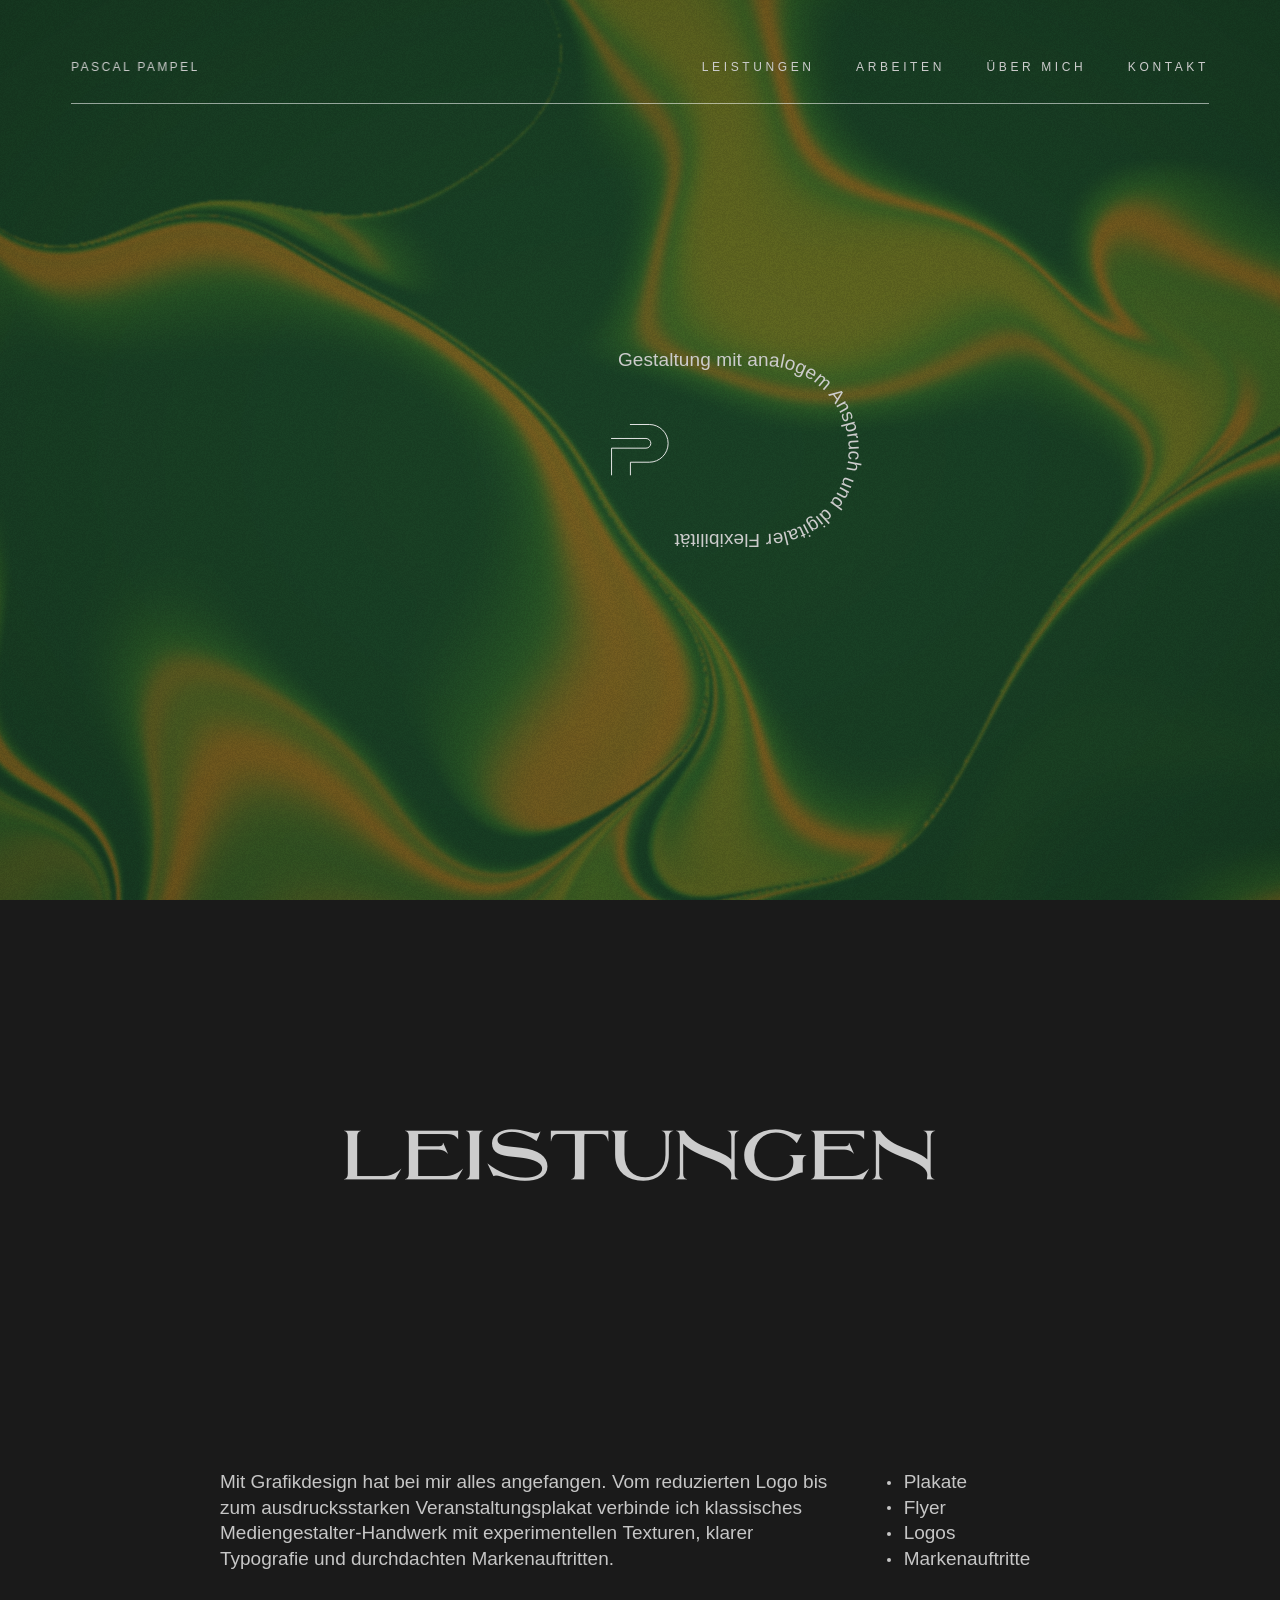
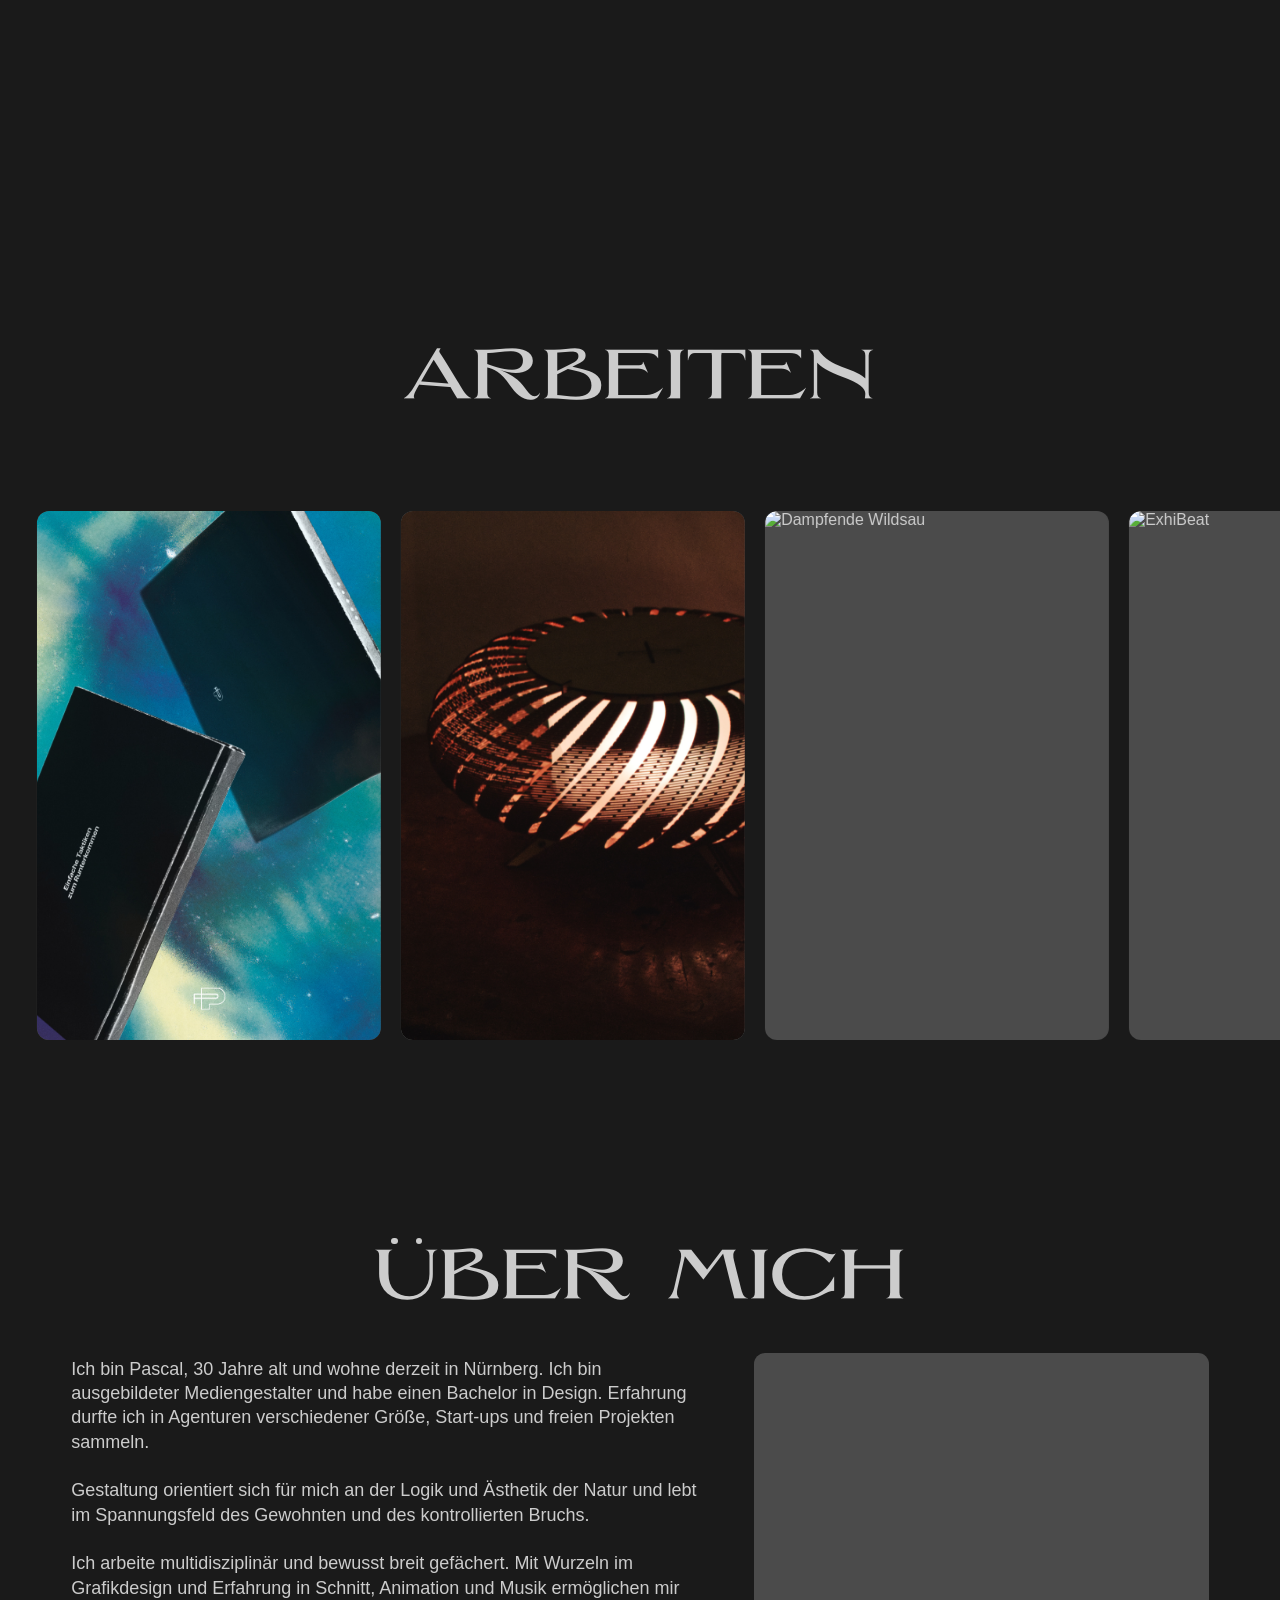
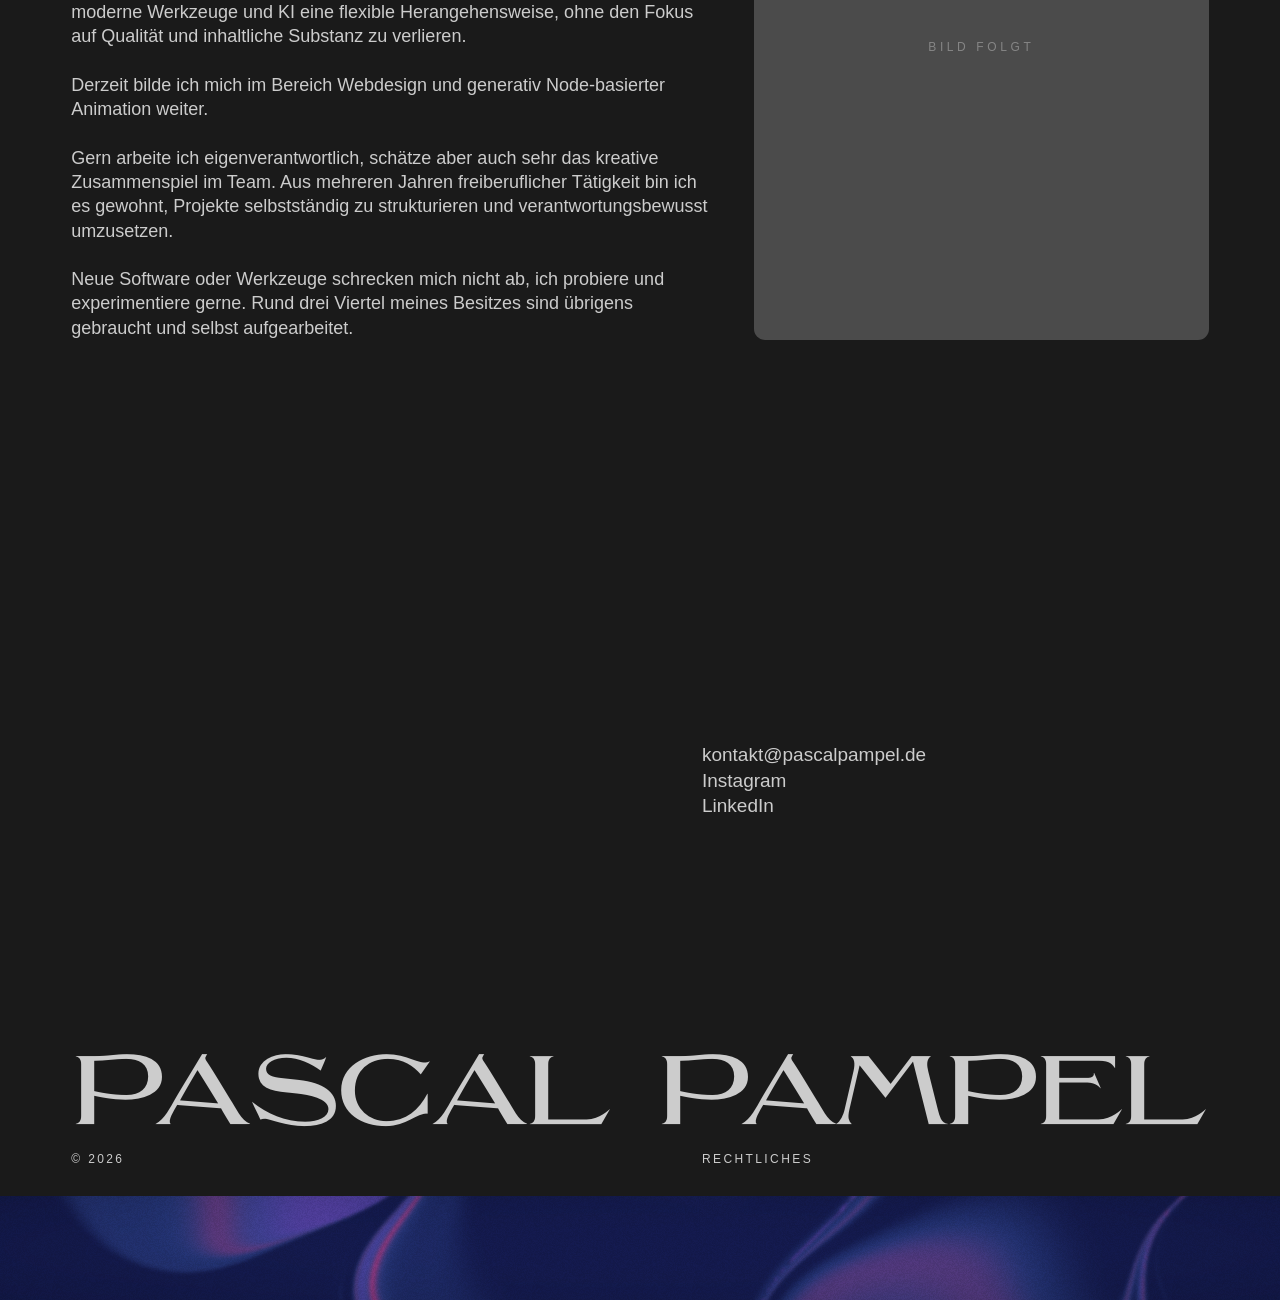
==== commit 64681f0a: "v103: Firefox-Handy (Footer/Leiste, Nav, Einrasten), Kartentitel-Umbruch, Pillen-Größe Co-Authored-B" ====
--- a/index.html
+++ b/index.html
@@ -10,7 +10,7 @@
   <script>setTimeout(function () { document.documentElement.classList.add("is-ready"); }, 5000);</script>
   <link rel="preconnect" href="https://api.fontshare.com" crossorigin />
   <link href="https://api.fontshare.com/v2/css?f[]=satoshi@300,400,500,700&display=swap" rel="stylesheet" />
-  <link rel="stylesheet" href="css/style.css?v=101" />
+  <link rel="stylesheet" href="css/style.css?v=103" />
 </head>
 <body>
 
@@ -203,7 +203,7 @@
         const r = await fetch("content/projects.json", { cache: "no-store" });
         if (r.ok) { const d = await r.json(); window.PP_DATA = { projects: Array.isArray(d) ? d : (d.projects || []) }; }
       } catch (e) {}
-      const s = document.createElement("script"); s.src = "js/main.js?v=101"; document.body.appendChild(s);
+      const s = document.createElement("script"); s.src = "js/main.js?v=103"; document.body.appendChild(s);
     })();
   </script>
 </body>
--- a/css/style.css
+++ b/css/style.css
@@ -852,3 +852,13 @@
 .project__meta .tag { display: inline-flex; align-items: center; line-height: 1; padding: 6px 12px 7px; }
 /* Überschriften: nur an Wortfugen (weiches Trennzeichen) umbrechen; passt ein Teil trotzdem nicht, verkleinert fitTitle */
 .pov .project .project__title, .card__title { -webkit-hyphens: manual; hyphens: manual; overflow-wrap: normal; }
+
+/* v103 */
+/* Firefox Handy: Seite reicht hinter die Browserleiste → Footer um diesen Streifen höher, Animation endet über der Leiste */
+.footer { min-height: calc(var(--vh, 100svh) + var(--tb, 0px)); padding-bottom: var(--tb, 0px); }
+/* Nav auf eigener Ebene (Firefox hat Name/Icons ganz unten teils nicht neu gezeichnet) */
+.nav { will-change: transform; }
+body.is-loaded .nav__brand, body.is-loaded .nav__links, body.is-loaded .nav__icons { transform: translateZ(0); }
+/* Kategorie-Pillen auf den Karten = Filterpillen (Schrift und Höhe) */
+.card__tags span { display: inline-flex; align-items: center; height: 33px; padding: 0 1em .1em; font-size: var(--pillfs, 18px); line-height: 1; }
+@media (max-width: 900px) { .card__tags span { height: 27px; } }
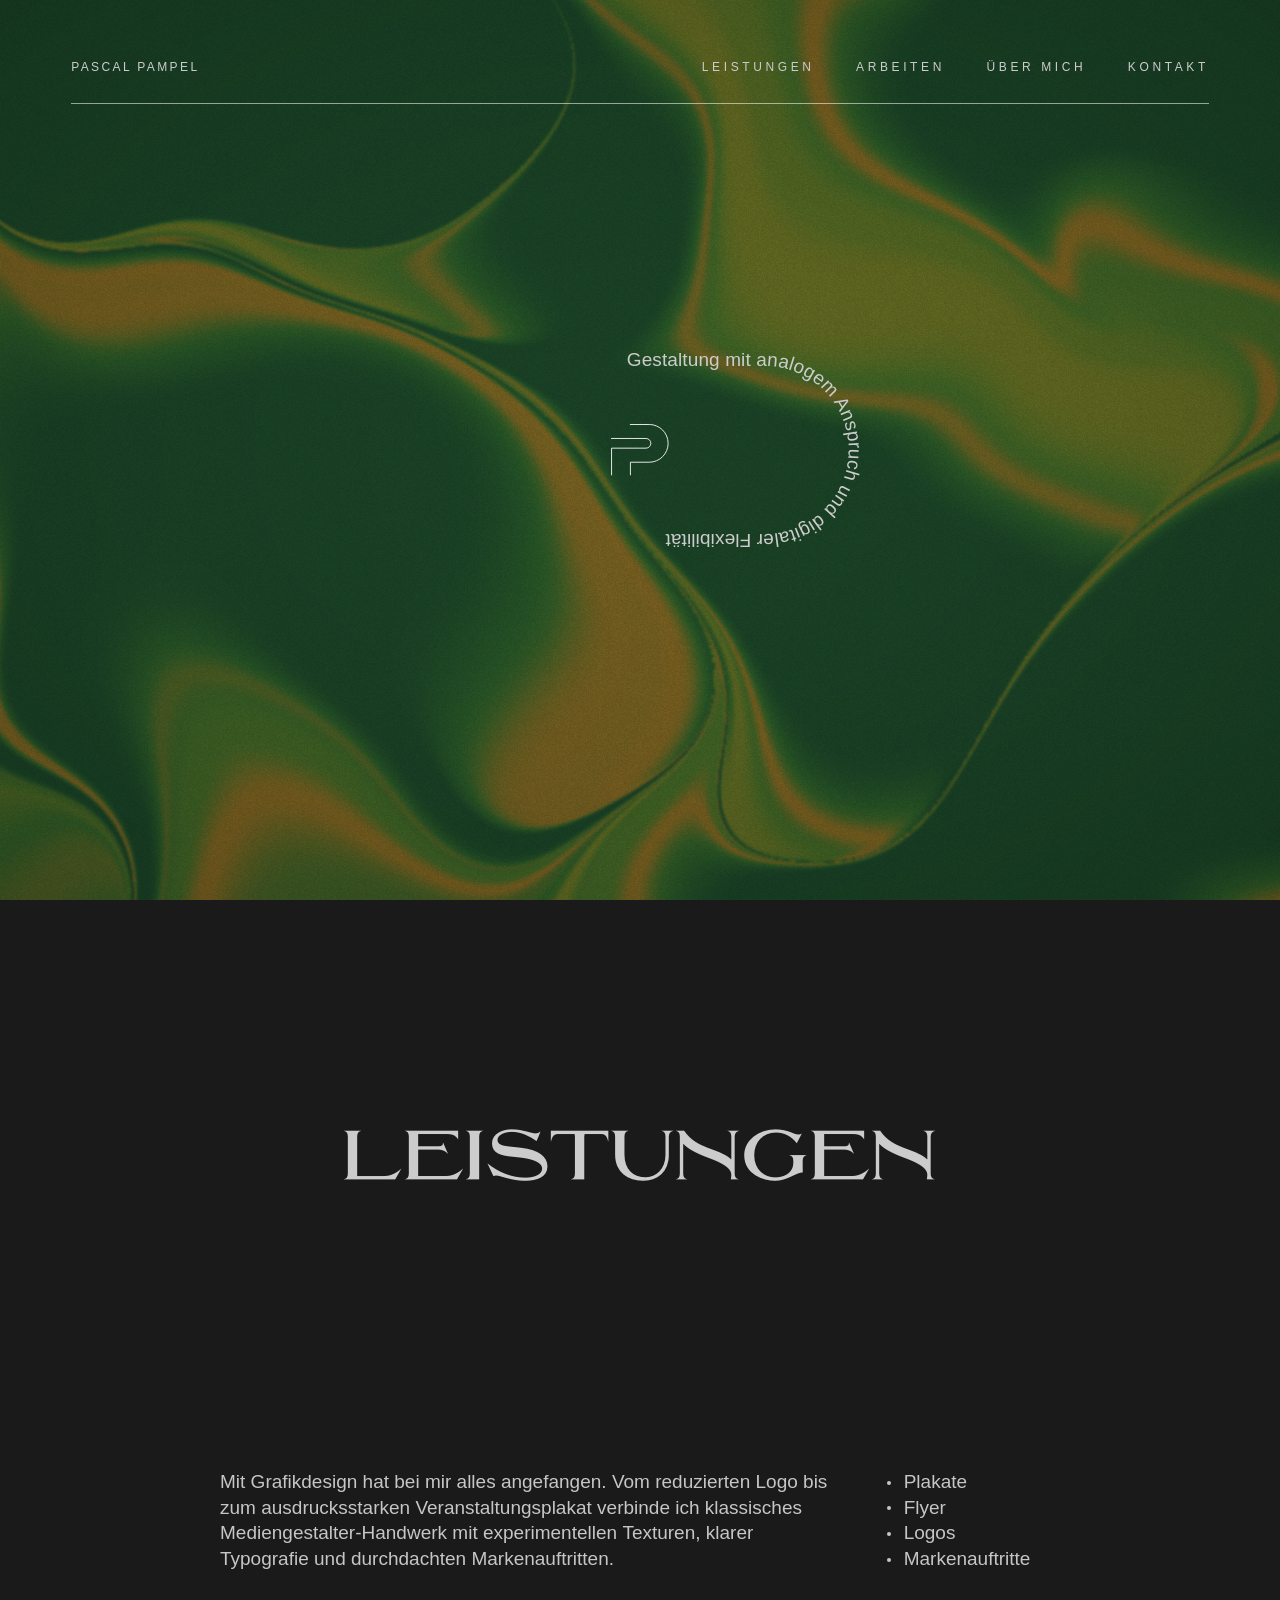
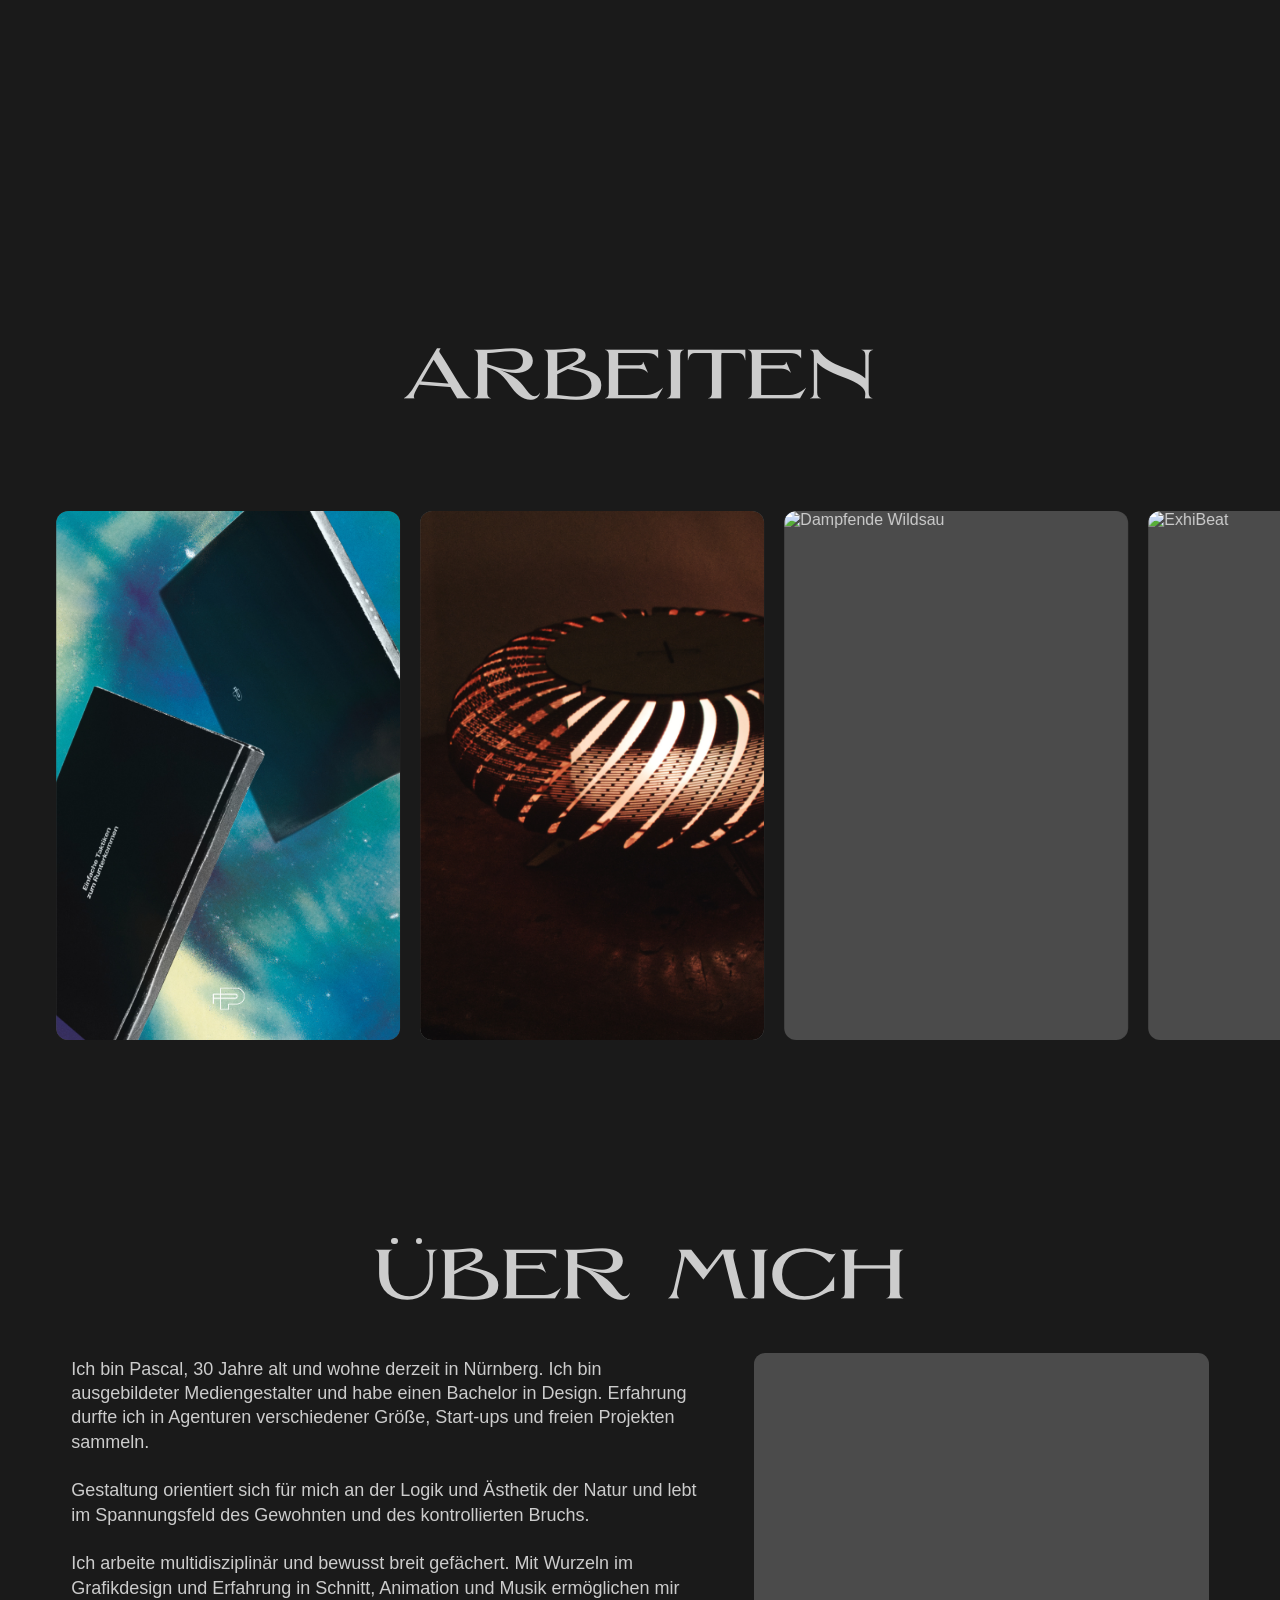
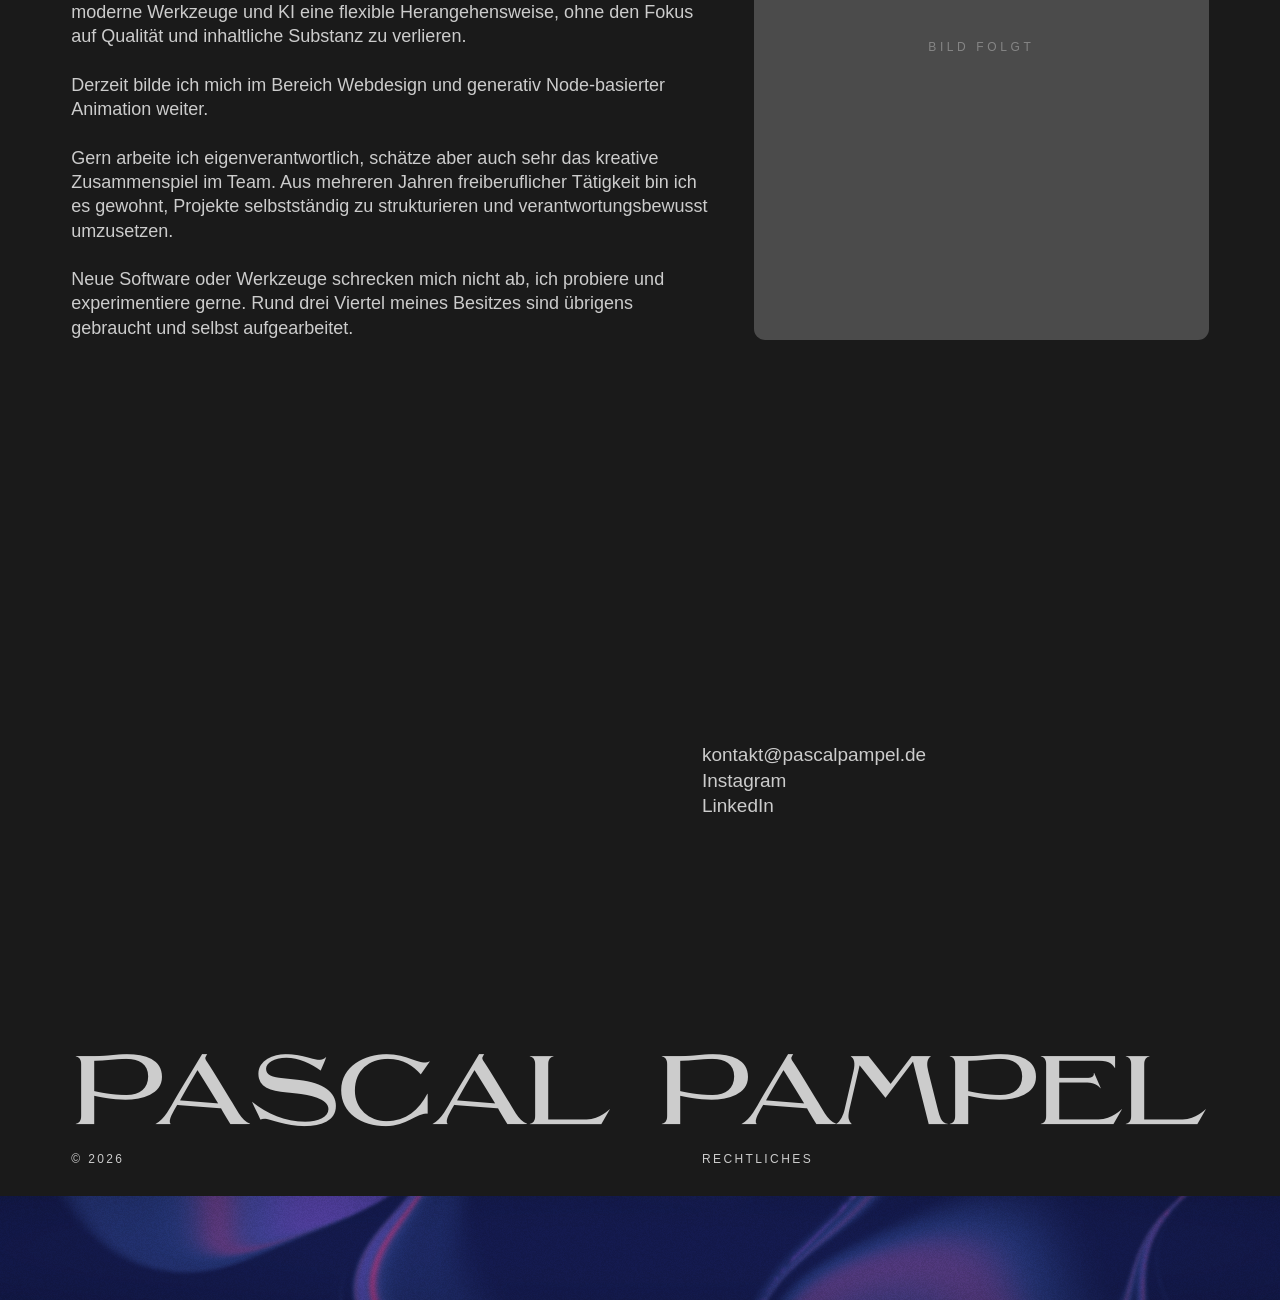
==== commit c5e24182: "v104: Handy natives Scrollen mit CSS-Einrasten, Footer-Animation höher Co-Authored-By: Claude Opus 5" ====
--- a/index.html
+++ b/index.html
@@ -10,7 +10,7 @@
   <script>setTimeout(function () { document.documentElement.classList.add("is-ready"); }, 5000);</script>
   <link rel="preconnect" href="https://api.fontshare.com" crossorigin />
   <link href="https://api.fontshare.com/v2/css?f[]=satoshi@300,400,500,700&display=swap" rel="stylesheet" />
-  <link rel="stylesheet" href="css/style.css?v=103" />
+  <link rel="stylesheet" href="css/style.css?v=104" />
 </head>
 <body>
 
@@ -203,7 +203,7 @@
         const r = await fetch("content/projects.json", { cache: "no-store" });
         if (r.ok) { const d = await r.json(); window.PP_DATA = { projects: Array.isArray(d) ? d : (d.projects || []) }; }
       } catch (e) {}
-      const s = document.createElement("script"); s.src = "js/main.js?v=103"; document.body.appendChild(s);
+      const s = document.createElement("script"); s.src = "js/main.js?v=104"; document.body.appendChild(s);
     })();
   </script>
 </body>
--- a/css/style.css
+++ b/css/style.css
@@ -740,7 +740,7 @@
 @media (max-width: 700px) { .hero__gl { filter: blur(1px); } }
 
 /* Handy: Kartenreihe nur waagerecht nativ wischen – senkrecht übernimmt das eigene Seiten-Scrollen */
-@media (pointer: coarse) { .track-wrap { touch-action: pan-x; } }
+@media (pointer: coarse) { .track-wrap { touch-action: pan-x pan-y; } }
 
 @media (max-width: 900px) and (hover: hover) { .card:hover::before { opacity: 1; } }
 
@@ -862,3 +862,14 @@
 /* Kategorie-Pillen auf den Karten = Filterpillen (Schrift und Höhe) */
 .card__tags span { display: inline-flex; align-items: center; height: 33px; padding: 0 1em .1em; font-size: var(--pillfs, 18px); line-height: 1; }
 @media (max-width: 900px) { .card__tags span { height: 27px; } }
+
+/* v104 – Handy: natives Scrollen mit Einrasten */
+@media (pointer: coarse) {
+  html { scroll-snap-type: y mandatory; }
+  html.no-scroll { scroll-snap-type: none; }
+  .hero, #leistungen, #arbeiten, #ueber { scroll-snap-align: start; scroll-snap-stop: always; }   /* höchstens ein Abschnitt pro Wisch; hohe Abschnitte (Über mich) sind innen frei */
+  .footer { scroll-snap-align: end; scroll-snap-stop: always; }
+  /* Footer: feste Höhe mit eingeblendeter Leiste; unten deutlich mehr Animation (hochkant ist Platz) */
+  .footer { min-height: 100svh; padding-bottom: 0; padding-top: max(120px, 26svh); }
+  .footer__strip { height: max(var(--striph, 70px), 20svh); }
+}
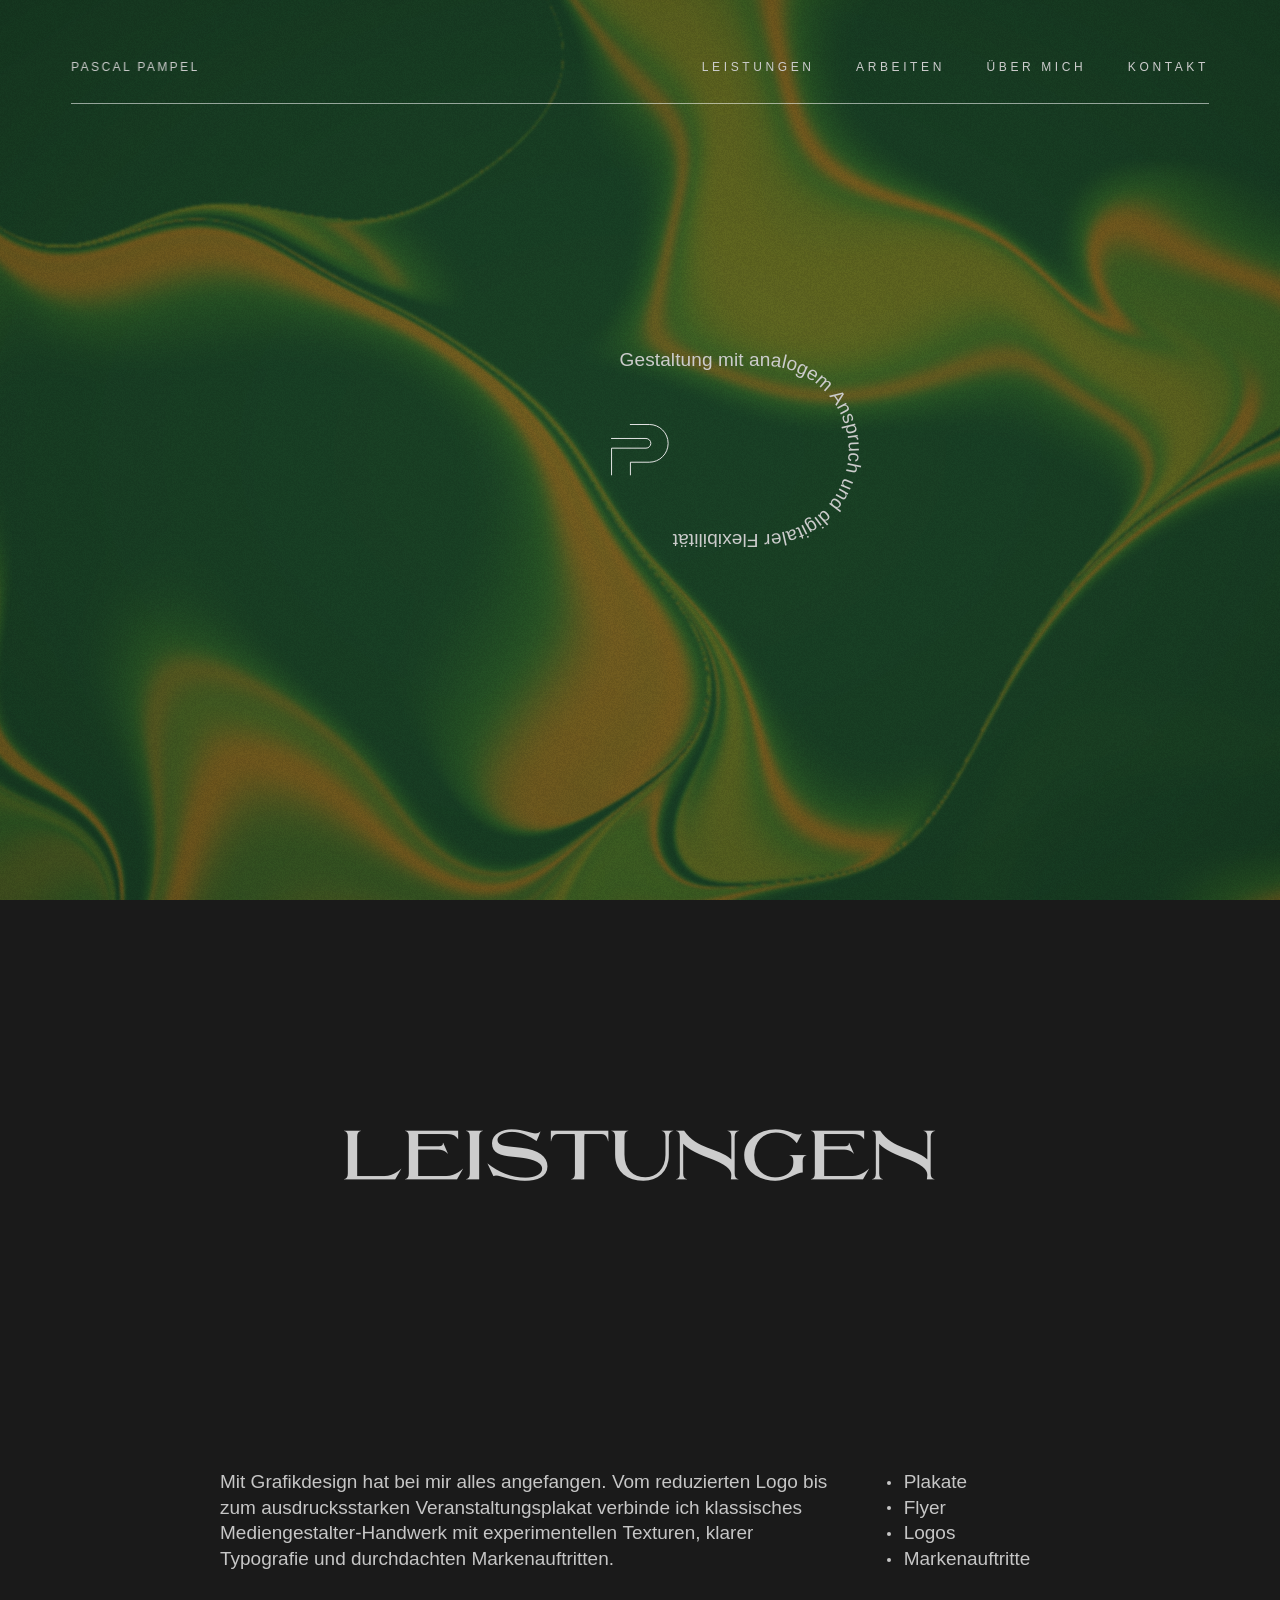
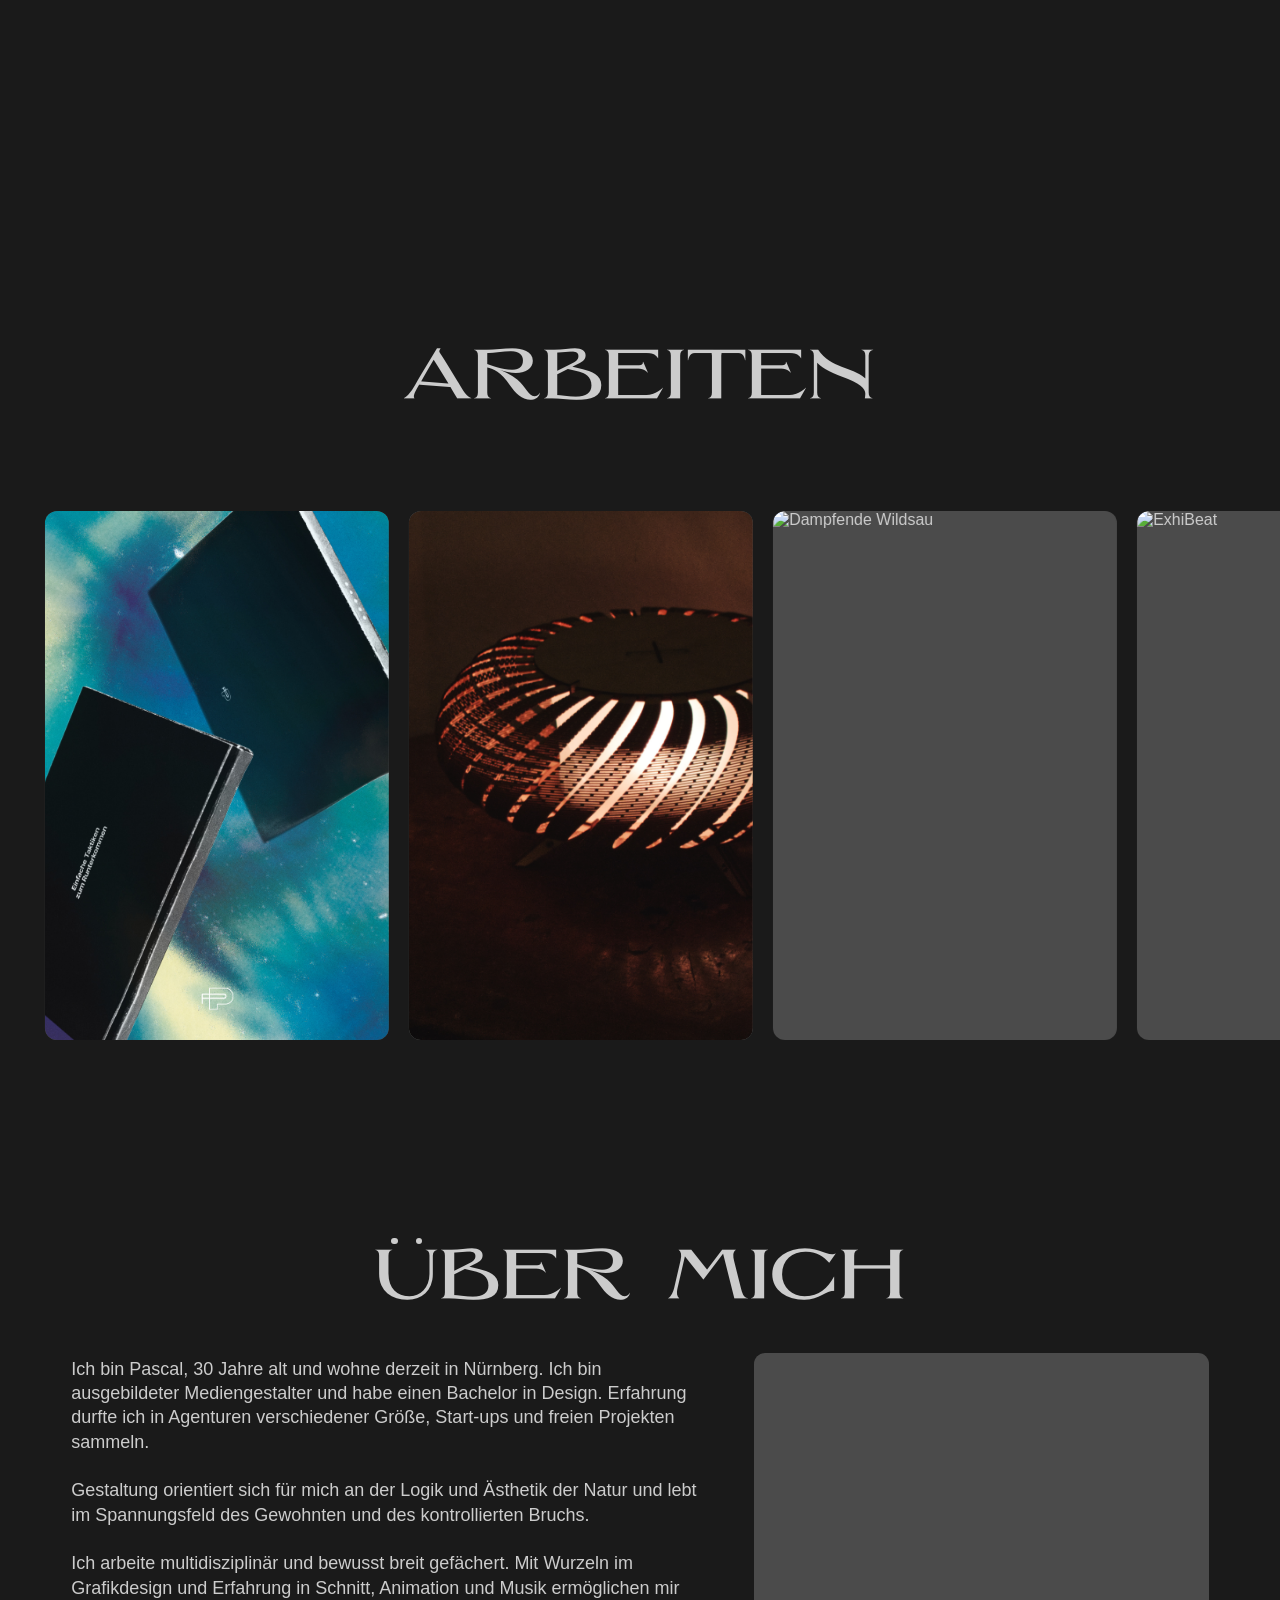
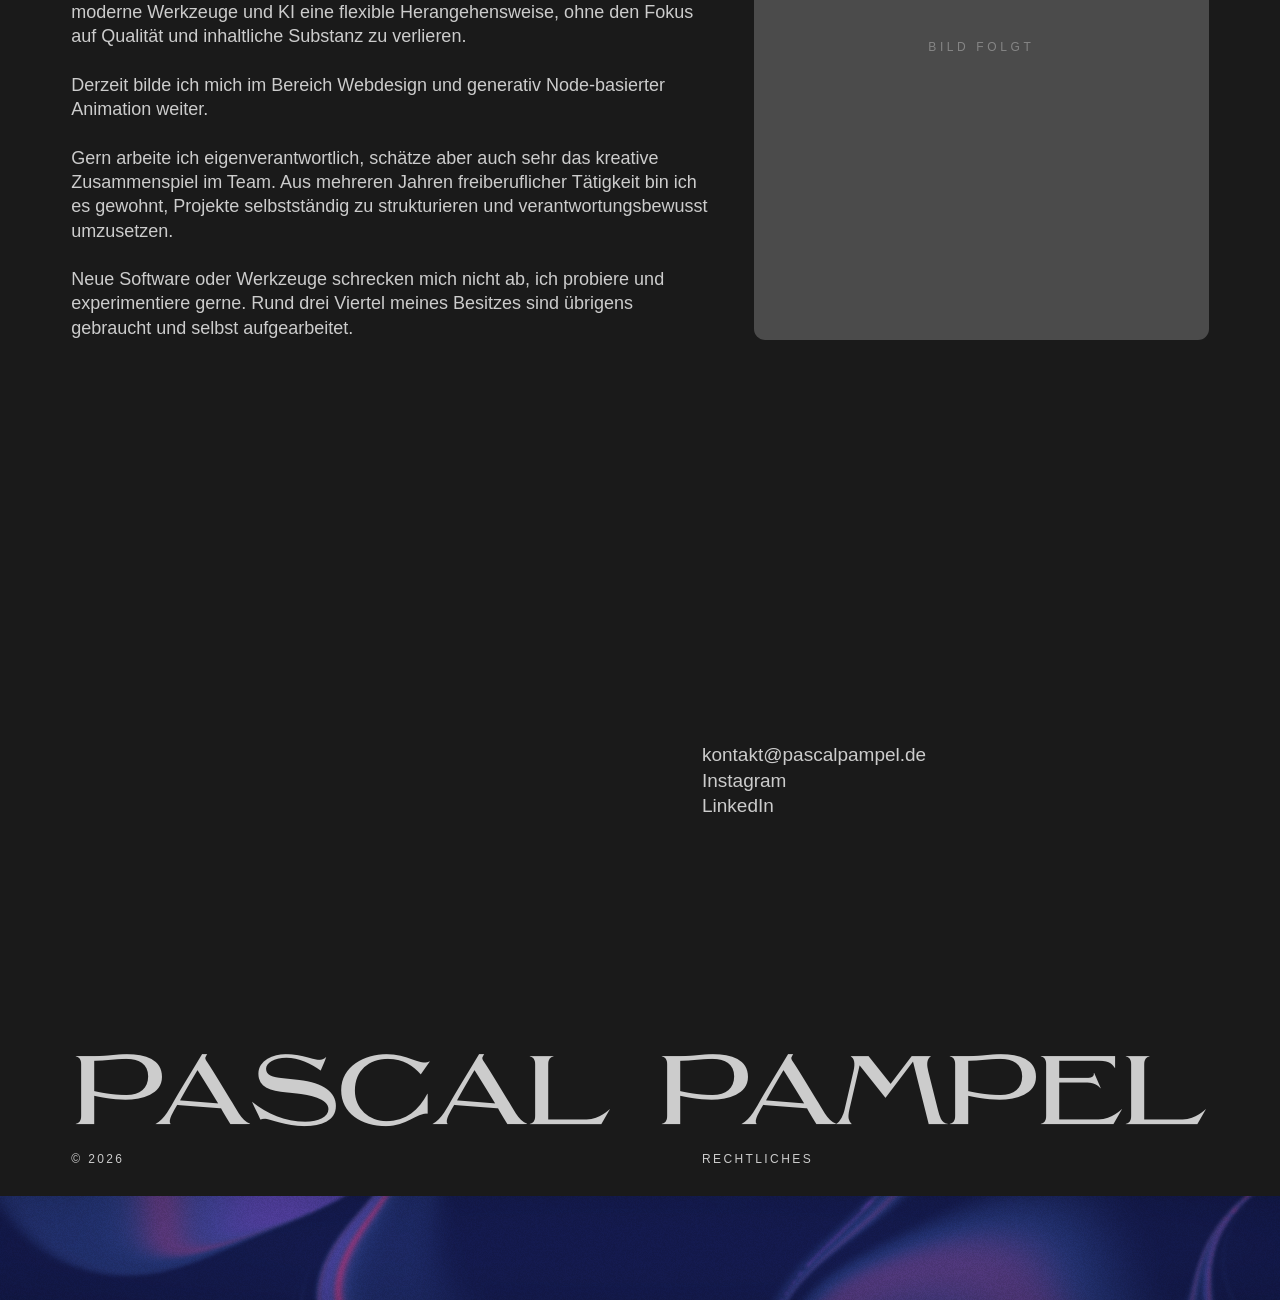
==== commit 4e478f0e: "v109: Footer-Animation Handy, Logo skaliert, Nav-Haarstrich weg, Karten ohne Tags Co-Authored-By: Cl" ====
--- a/index.html
+++ b/index.html
@@ -10,7 +10,7 @@
   <script>setTimeout(function () { document.documentElement.classList.add("is-ready"); }, 5000);</script>
   <link rel="preconnect" href="https://api.fontshare.com" crossorigin />
   <link href="https://api.fontshare.com/v2/css?f[]=satoshi@300,400,500,700&display=swap" rel="stylesheet" />
-  <link rel="stylesheet" href="css/style.css?v=104" />
+  <link rel="stylesheet" href="css/style.css?v=109" />
 </head>
 <body>
 
@@ -203,7 +203,7 @@
         const r = await fetch("content/projects.json", { cache: "no-store" });
         if (r.ok) { const d = await r.json(); window.PP_DATA = { projects: Array.isArray(d) ? d : (d.projects || []) }; }
       } catch (e) {}
-      const s = document.createElement("script"); s.src = "js/main.js?v=104"; document.body.appendChild(s);
+      const s = document.createElement("script"); s.src = "js/main.js?v=109"; document.body.appendChild(s);
     })();
   </script>
 </body>
--- a/css/style.css
+++ b/css/style.css
@@ -871,5 +871,13 @@
   .footer { scroll-snap-align: end; scroll-snap-stop: always; }
   /* Footer: feste Höhe mit eingeblendeter Leiste; unten deutlich mehr Animation (hochkant ist Platz) */
   .footer { min-height: 100svh; padding-bottom: 0; padding-top: max(120px, 26svh); }
-  .footer__strip { height: max(var(--striph, 70px), 20svh); }
-}
+  .footer__strip { height: var(--striph, 90px); }
+}
+
+/* v106 – Handy: Logo in der Pille kleiner */
+@media (max-width: 600px) { .hero__logo { width: 34px; height: 30.5px; margin: -15.25px 0 0 -17px; } }
+/* v107 – Handy: Logo wächst mit der Breite (bei 600px ≈ Desktop-Größe) */
+@media (max-width: 600px) { .hero__logo { --lw: clamp(30px, 9.2vw, 55px); width: var(--lw); height: calc(var(--lw) * .897); margin: calc(var(--lw) * -.4485) 0 0 calc(var(--lw) * -.5); } }
+
+/* v109 – keine Kategorie-Pillen auf den Karten (steht schon in der Filterauswahl) */
+.card__tags { display: none; }
